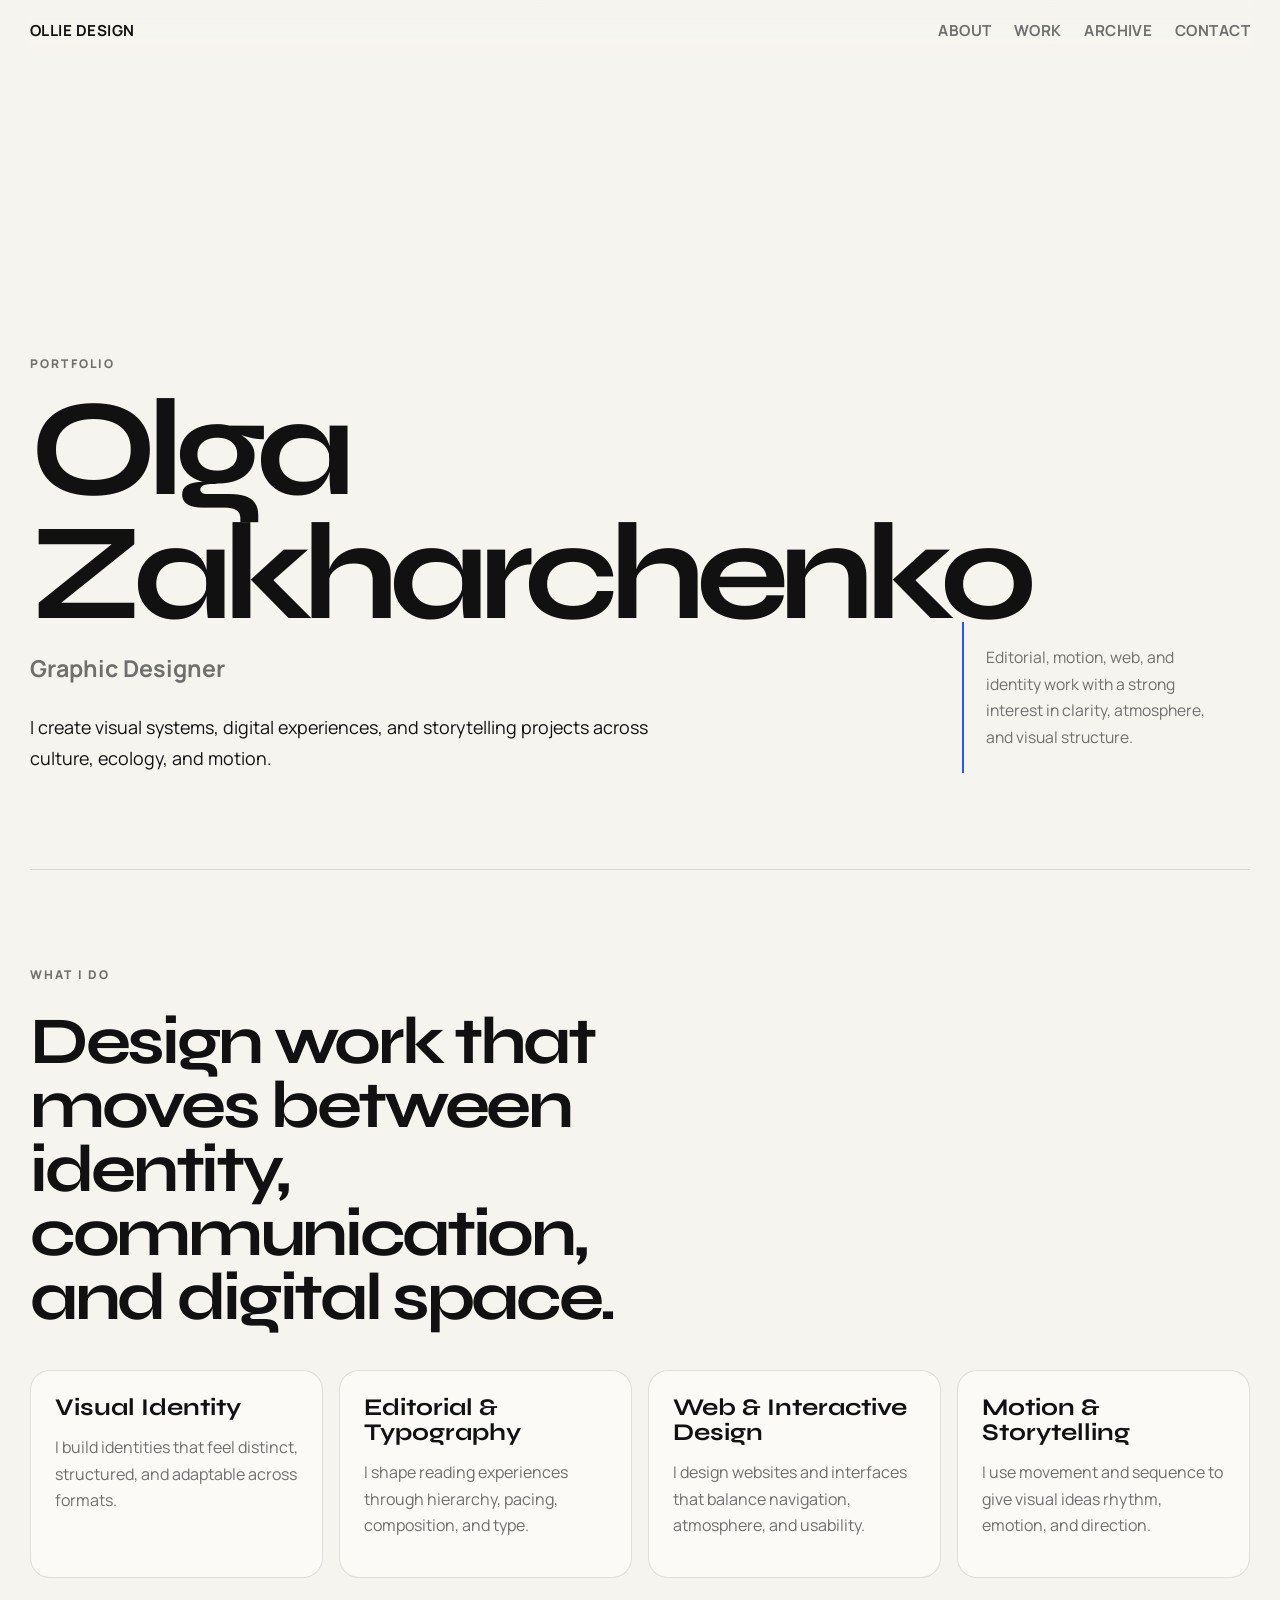
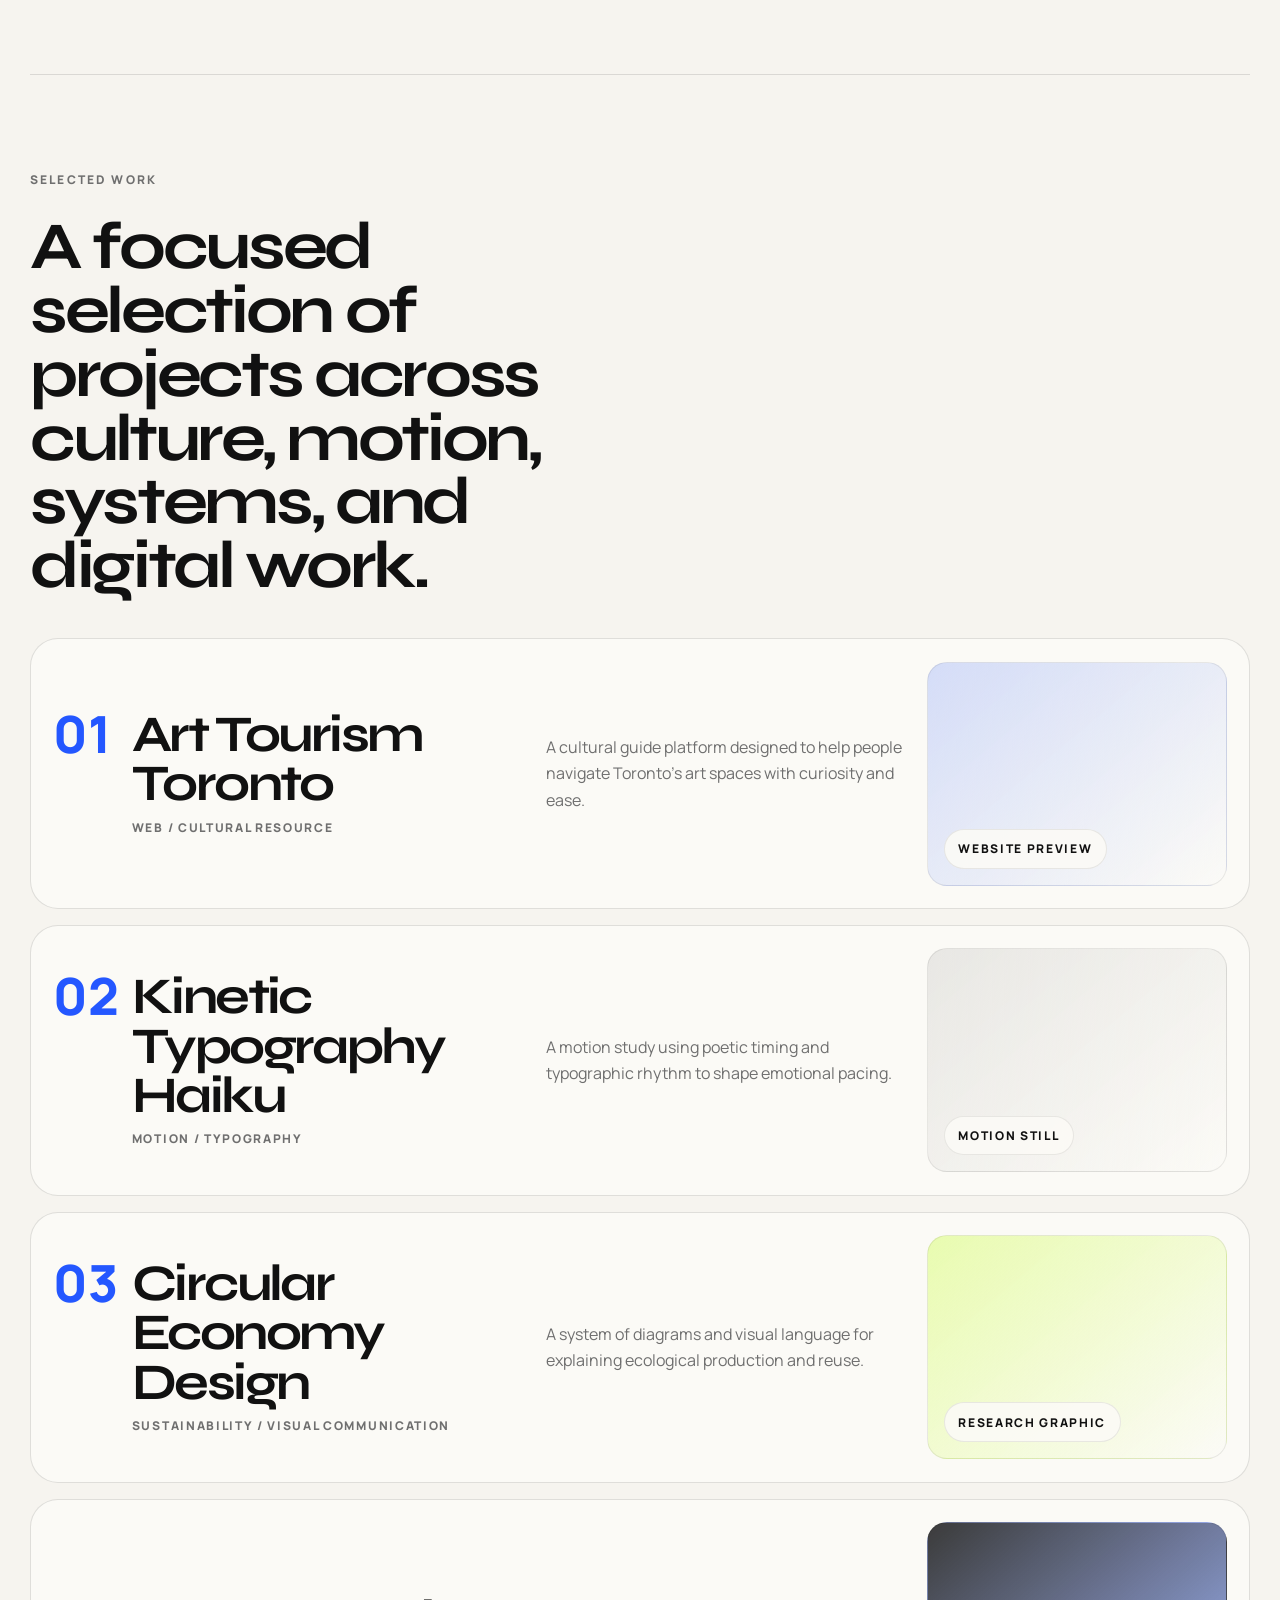
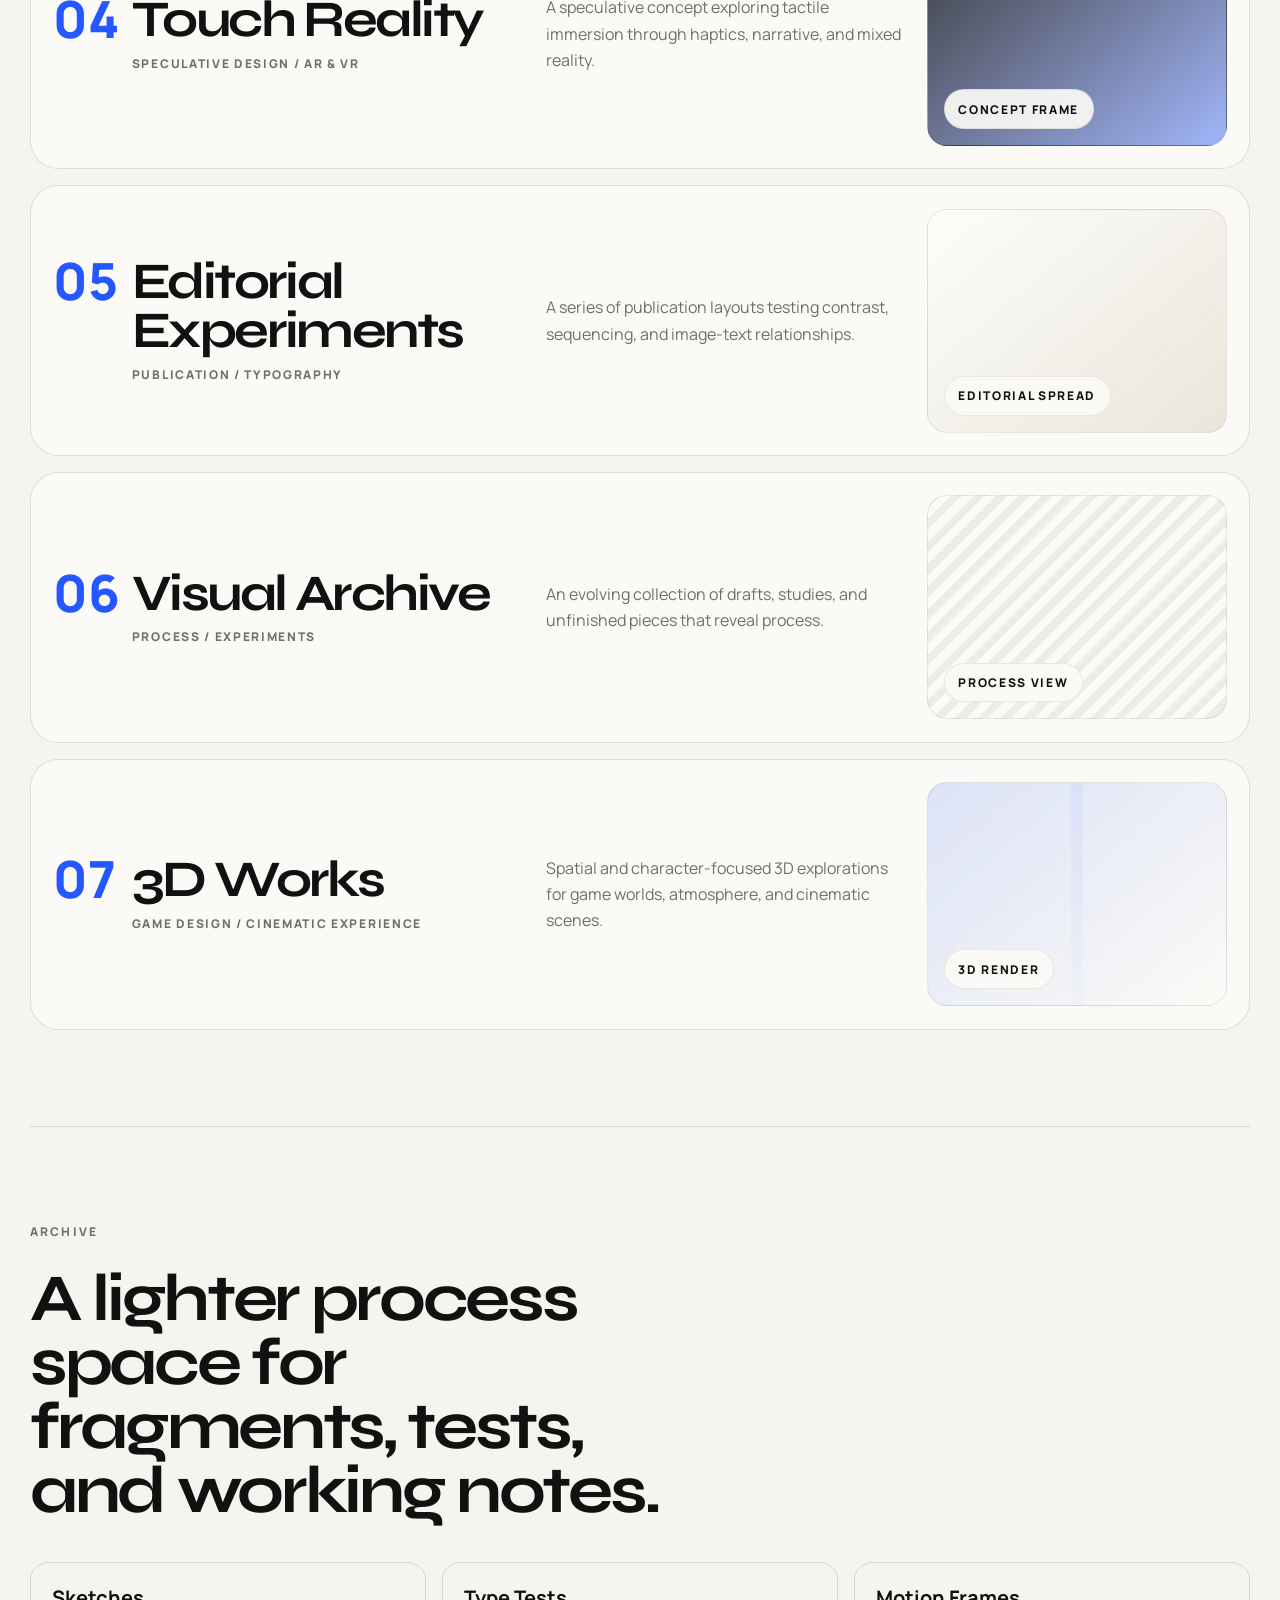
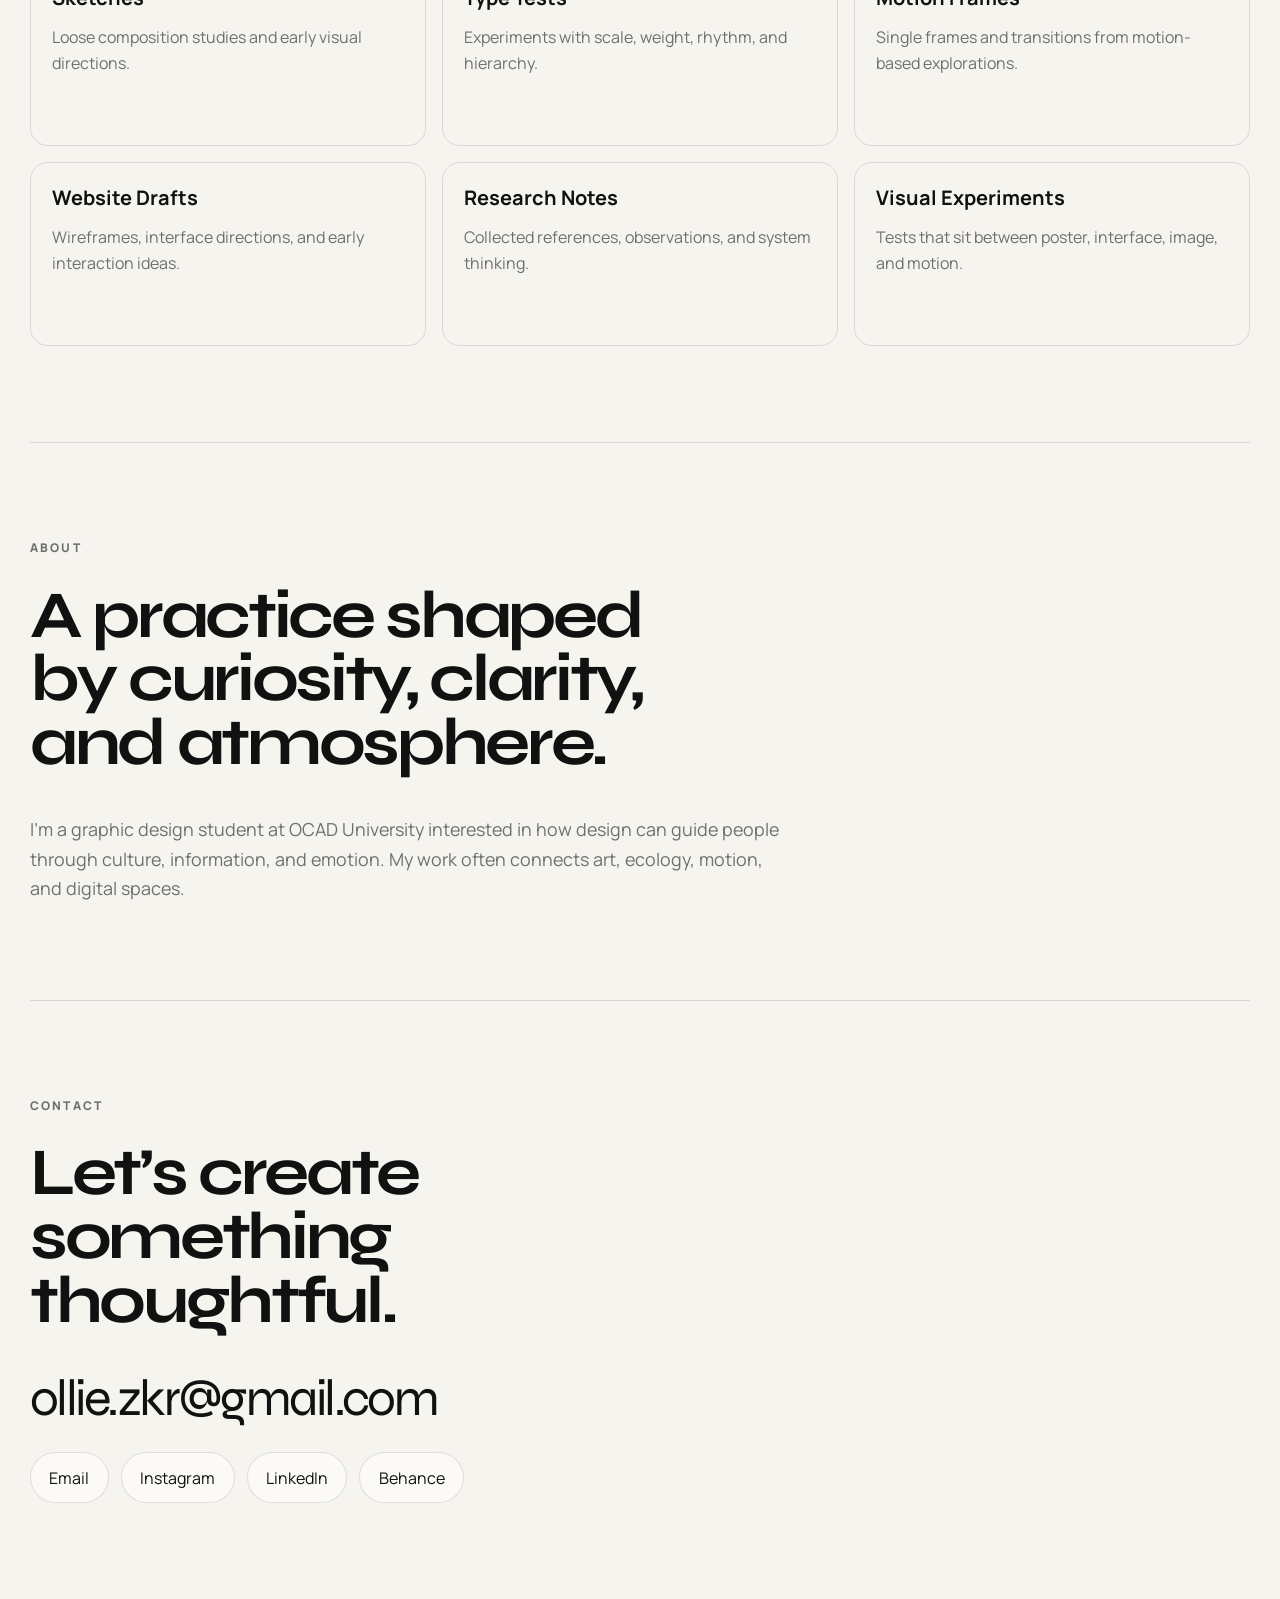
==== index.html @ 3bfe2935 "Refine portfolio layout and simplify site interactions" ====
<!DOCTYPE html>
<html lang="en">
<head>
  <meta charset="UTF-8" />
  <meta name="viewport" content="width=device-width, initial-scale=1.0" />
  <title>Olga Zakharchenko | Graphic Designer</title>
  <meta
    name="description"
    content="Portfolio website for Olga Zakharchenko, a graphic designer creating visual systems, digital experiences, and storytelling work."
  />
  <link rel="preconnect" href="https://fonts.googleapis.com" />
  <link rel="preconnect" href="https://fonts.gstatic.com" crossorigin />
  <link
    href="https://fonts.googleapis.com/css2?family=Manrope:wght@400;500;700;800&family=Syne:wght@700;800&display=swap"
    rel="stylesheet"
  />
  <link rel="stylesheet" href="styles.css" />
</head>
<body>
  <header class="site-header">
    <a class="site-name" href="#top">Ollie Design</a>

    <button class="nav-toggle" type="button" aria-expanded="false" aria-controls="site-nav">
      Menu
    </button>

    <nav class="site-nav" id="site-nav" aria-label="Primary navigation">
      <a href="#about">About</a>
      <a href="#work">Work</a>
      <a href="#archive">Archive</a>
      <a href="#contact">Contact</a>
    </nav>
  </header>

  <main id="top">
    <section class="hero section">
      <div class="hero-main reveal">
        <p class="eyebrow">Portfolio</p>
        <h1>Olga Zakharchenko</h1>
        <p class="hero-role">Graphic Designer</p>
        <p class="hero-intro">
          I create visual systems, digital experiences, and storytelling projects across
          culture, ecology, and motion.
        </p>
      </div>

      <div class="hero-side reveal">
        <p class="hero-note">
          Editorial, motion, web, and identity work with a strong interest in clarity,
          atmosphere, and visual structure.
        </p>
      </div>
    </section>

    <section class="services section" id="services">
      <div class="section-heading reveal">
        <p class="eyebrow">What I do</p>
        <h2>Design work that moves between identity, communication, and digital space.</h2>
      </div>

      <div class="services-grid">
        <article class="service-card reveal">
          <h3>Visual Identity</h3>
          <p>I build identities that feel distinct, structured, and adaptable across formats.</p>
        </article>

        <article class="service-card reveal">
          <h3>Editorial &amp; Typography</h3>
          <p>I shape reading experiences through hierarchy, pacing, composition, and type.</p>
        </article>

        <article class="service-card reveal">
          <h3>Web &amp; Interactive Design</h3>
          <p>I design websites and interfaces that balance navigation, atmosphere, and usability.</p>
        </article>

        <article class="service-card reveal">
          <h3>Motion &amp; Storytelling</h3>
          <p>I use movement and sequence to give visual ideas rhythm, emotion, and direction.</p>
        </article>
      </div>
    </section>

    <section class="work section" id="work">
      <div class="section-heading reveal">
        <p class="eyebrow">Selected Work</p>
        <h2>A focused selection of projects across culture, motion, systems, and digital work.</h2>
      </div>

      <div class="projects-list">
        <!-- Edit project titles, categories, descriptions, and placeholder labels here -->
        <article class="project-card reveal">
          <div class="project-meta">
            <p class="project-number">01</p>
            <div>
              <h3>Art Tourism Toronto</h3>
              <p class="project-category">Web / Cultural Resource</p>
            </div>
          </div>
          <p class="project-description">
            A cultural guide platform designed to help people navigate Toronto’s art spaces
            with curiosity and ease.
          </p>
          <div class="project-visual visual-blue">
            <div class="placeholder-label">Website Preview</div>
          </div>
        </article>

        <article class="project-card reveal">
          <div class="project-meta">
            <p class="project-number">02</p>
            <div>
              <h3>Kinetic Typography Haiku</h3>
              <p class="project-category">Motion / Typography</p>
            </div>
          </div>
          <p class="project-description">
            A motion study using poetic timing and typographic rhythm to shape emotional pacing.
          </p>
          <div class="project-visual visual-neutral">
            <div class="placeholder-label">Motion Still</div>
          </div>
        </article>

        <article class="project-card reveal">
          <div class="project-meta">
            <p class="project-number">03</p>
            <div>
              <h3>Circular Economy Design</h3>
              <p class="project-category">Sustainability / Visual Communication</p>
            </div>
          </div>
          <p class="project-description">
            A system of diagrams and visual language for explaining ecological production and reuse.
          </p>
          <div class="project-visual visual-green">
            <div class="placeholder-label">Research Graphic</div>
          </div>
        </article>

        <article class="project-card reveal">
          <div class="project-meta">
            <p class="project-number">04</p>
            <div>
              <h3>Touch Reality</h3>
              <p class="project-category">Speculative Design / AR &amp; VR</p>
            </div>
          </div>
          <p class="project-description">
            A speculative concept exploring tactile immersion through haptics, narrative, and mixed reality.
          </p>
          <div class="project-visual visual-dark">
            <div class="placeholder-label">Concept Frame</div>
          </div>
        </article>

        <article class="project-card reveal">
          <div class="project-meta">
            <p class="project-number">05</p>
            <div>
              <h3>Editorial Experiments</h3>
              <p class="project-category">Publication / Typography</p>
            </div>
          </div>
          <p class="project-description">
            A series of publication layouts testing contrast, sequencing, and image-text relationships.
          </p>
          <div class="project-visual visual-pearl">
            <div class="placeholder-label">Editorial Spread</div>
          </div>
        </article>

        <article class="project-card reveal">
          <div class="project-meta">
            <p class="project-number">06</p>
            <div>
              <h3>Visual Archive</h3>
              <p class="project-category">Process / Experiments</p>
            </div>
          </div>
          <p class="project-description">
            An evolving collection of drafts, studies, and unfinished pieces that reveal process.
          </p>
          <div class="project-visual visual-line">
            <div class="placeholder-label">Process View</div>
          </div>
        </article>

        <article class="project-card reveal">
          <div class="project-meta">
            <p class="project-number">07</p>
            <div>
              <h3>3D Works</h3>
              <p class="project-category">Game Design / Cinematic Experience</p>
            </div>
          </div>
          <p class="project-description">
            Spatial and character-focused 3D explorations for game worlds, atmosphere, and cinematic scenes.
          </p>
          <div class="project-visual visual-blueprint">
            <div class="placeholder-label">3D Render</div>
          </div>
        </article>
      </div>
    </section>

    <section class="archive section" id="archive">
      <div class="section-heading reveal">
        <p class="eyebrow">Archive</p>
        <h2>A lighter process space for fragments, tests, and working notes.</h2>
      </div>

      <div class="archive-grid">
        <article class="archive-card reveal">
          <h3>Sketches</h3>
          <p>Loose composition studies and early visual directions.</p>
        </article>
        <article class="archive-card reveal">
          <h3>Type Tests</h3>
          <p>Experiments with scale, weight, rhythm, and hierarchy.</p>
        </article>
        <article class="archive-card reveal">
          <h3>Motion Frames</h3>
          <p>Single frames and transitions from motion-based explorations.</p>
        </article>
        <article class="archive-card reveal">
          <h3>Website Drafts</h3>
          <p>Wireframes, interface directions, and early interaction ideas.</p>
        </article>
        <article class="archive-card reveal">
          <h3>Research Notes</h3>
          <p>Collected references, observations, and system thinking.</p>
        </article>
        <article class="archive-card reveal">
          <h3>Visual Experiments</h3>
          <p>Tests that sit between poster, interface, image, and motion.</p>
        </article>
      </div>
    </section>

    <section class="about section" id="about">
      <div class="section-heading reveal">
        <p class="eyebrow">About</p>
        <h2>A practice shaped by curiosity, clarity, and atmosphere.</h2>
      </div>

      <div class="about-layout reveal">
        <p class="about-text">
          I’m a graphic design student at OCAD University interested in how design can guide
          people through culture, information, and emotion. My work often connects art,
          ecology, motion, and digital spaces.
        </p>
      </div>
    </section>

    <section class="contact section" id="contact">
      <div class="section-heading reveal">
        <p class="eyebrow">Contact</p>
        <h2>Let’s create something thoughtful.</h2>
      </div>

      <div class="contact-layout reveal">
        <a class="contact-email" href="mailto:ollie.zkr@gmail.com">ollie.zkr@gmail.com</a>
        <div class="contact-links">
          <a href="mailto:ollie.zkr@gmail.com">Email</a>
          <a href="https://www.instagram.com/" target="_blank" rel="noreferrer">Instagram</a>
          <a href="https://www.linkedin.com/" target="_blank" rel="noreferrer">LinkedIn</a>
          <a href="https://www.behance.net/" target="_blank" rel="noreferrer">Behance</a>
        </div>
      </div>
    </section>
  </main>

  <script src="script.js"></script>
</body>
</html>
---- styles.css ----
:root {
  /* Main palette: update these values to change the whole site quickly */
  --bg: #f6f4ef;
  --ink: #111111;
  --muted: #6f6f6f;
  --accent-blue: #2457ff;
  --accent-green: #c7ff2e;
  --surface: #fbfaf6;
  --surface-strong: #f1efe8;
  --border: rgba(17, 17, 17, 0.12);
  --border-strong: rgba(17, 17, 17, 0.2);
  --shadow: 0 18px 44px rgba(17, 17, 17, 0.05);
  --content-width: 1220px;
  --radius-large: 28px;
  --radius-medium: 20px;
}

* {
  box-sizing: border-box;
}

html {
  scroll-behavior: smooth;
}

body {
  margin: 0;
  background: var(--bg);
  color: var(--ink);
  font-family: "Manrope", sans-serif;
  overflow-x: hidden;
}

body.menu-open {
  overflow: hidden;
}

a {
  color: inherit;
}

button {
  font: inherit;
}

.site-header,
.section {
  width: min(calc(100% - 2rem), var(--content-width));
  margin: 0 auto;
}

.section {
  padding: 6rem 0;
  border-top: 1px solid var(--border);
}

.site-header {
  position: sticky;
  top: 0;
  z-index: 30;
  display: flex;
  align-items: center;
  justify-content: space-between;
  gap: 1rem;
  padding: 1.25rem 0 1rem;
  background: linear-gradient(to bottom, rgba(246, 244, 239, 0.98), rgba(246, 244, 239, 0.9));
}

.site-name,
.site-nav a,
.nav-toggle {
  text-decoration: none;
  font-size: 0.95rem;
  font-weight: 700;
  letter-spacing: 0.03em;
  text-transform: uppercase;
}

.site-name {
  transition: color 0.2s ease;
}

.site-name:hover {
  color: var(--accent-blue);
}

.site-nav {
  display: flex;
  align-items: center;
  gap: 1.4rem;
}

.site-nav a {
  color: var(--muted);
  transition: color 0.2s ease;
}

.site-nav a:hover,
.site-nav a:focus-visible {
  color: var(--ink);
}

.nav-toggle {
  display: none;
  border: 1px solid var(--border);
  border-radius: 999px;
  background: var(--surface);
  color: var(--ink);
  padding: 0.8rem 1rem;
  cursor: pointer;
}

.hero {
  min-height: calc(100vh - 5.5rem);
  display: grid;
  grid-template-columns: minmax(0, 1.35fr) minmax(260px, 0.65fr);
  gap: 2rem;
  align-items: end;
  border-top: 0;
  padding-top: 4rem;
}

.eyebrow {
  margin: 0 0 1rem;
  color: var(--muted);
  font-size: 0.75rem;
  font-weight: 800;
  letter-spacing: 0.18em;
  text-transform: uppercase;
}

.hero h1,
.section-heading h2,
.service-card h3,
.project-card h3,
.contact-email {
  font-family: "Syne", sans-serif;
}

.hero h1 {
  margin: 0;
  font-size: clamp(4.6rem, 11vw, 8.6rem);
  line-height: 0.9;
  letter-spacing: -0.07em;
}

.hero-role {
  margin: 1rem 0 0;
  font-size: clamp(1.15rem, 2vw, 1.45rem);
  font-weight: 700;
  color: var(--muted);
}

.hero-intro {
  max-width: 42rem;
  margin: 1.75rem 0 0;
  font-size: 1.12rem;
  line-height: 1.7;
}

.hero-side {
  display: flex;
  justify-content: flex-end;
  align-items: end;
}

.hero-note {
  margin: 0;
  max-width: 18rem;
  padding: 1.4rem;
  border-left: 2px solid var(--accent-blue);
  color: var(--muted);
  font-size: 0.98rem;
  line-height: 1.7;
}

.section-heading {
  display: grid;
  gap: 0.7rem;
  margin-bottom: 2.5rem;
}

.section-heading h2 {
  margin: 0;
  max-width: 13ch;
  font-size: clamp(2.5rem, 5.2vw, 4.8rem);
  line-height: 0.96;
  letter-spacing: -0.05em;
}

.services-grid {
  display: grid;
  grid-template-columns: repeat(4, minmax(0, 1fr));
  gap: 1rem;
}

.service-card {
  min-height: 13rem;
  padding: 1.5rem;
  background: var(--surface);
  border: 1px solid var(--border);
  border-radius: var(--radius-medium);
  transition: border-color 0.25s ease, transform 0.25s ease, box-shadow 0.25s ease;
}

.service-card:hover {
  transform: translateY(-4px);
  border-color: var(--border-strong);
  box-shadow: var(--shadow);
}

.service-card h3 {
  margin: 0 0 0.9rem;
  font-size: 1.5rem;
  line-height: 1.05;
}

.service-card p,
.project-description,
.archive-card p,
.about-text {
  margin: 0;
  color: var(--muted);
  line-height: 1.65;
}

.projects-list {
  display: grid;
  gap: 1rem;
}

.project-card {
  display: grid;
  grid-template-columns: minmax(0, 1.05fr) minmax(0, 0.8fr) minmax(220px, 300px);
  gap: 1.5rem;
  align-items: center;
  padding: 1.4rem;
  background: var(--surface);
  border: 1px solid var(--border);
  border-radius: var(--radius-large);
  transition: transform 0.28s ease, border-color 0.28s ease, box-shadow 0.28s ease;
}

.project-card:hover {
  transform: translateY(-5px);
  border-color: rgba(36, 87, 255, 0.26);
  box-shadow: var(--shadow);
}

.project-meta {
  display: grid;
  grid-template-columns: 3.9rem 1fr;
  gap: 1rem;
  align-items: start;
}

.project-number {
  margin: 0;
  color: var(--accent-blue);
  font-size: clamp(1.9rem, 4vw, 3.2rem);
  font-weight: 800;
  line-height: 0.9;
}

.project-card h3 {
  margin: 0 0 0.4rem;
  font-size: clamp(1.9rem, 4vw, 3.3rem);
  line-height: 0.96;
  letter-spacing: -0.05em;
}

.project-category,
.placeholder-label {
  display: inline-block;
  font-size: 0.75rem;
  font-weight: 800;
  letter-spacing: 0.14em;
  text-transform: uppercase;
}

.project-category {
  margin: 0;
  color: var(--muted);
}

.project-visual {
  min-height: 14rem;
  display: flex;
  align-items: end;
  padding: 1rem;
  border-radius: 20px;
  border: 1px solid rgba(17, 17, 17, 0.08);
  transition: transform 0.3s ease;
}

.project-card:hover .project-visual {
  transform: scale(1.02);
}

.visual-blue {
  background: linear-gradient(140deg, rgba(36, 87, 255, 0.18), rgba(251, 250, 246, 0.95));
}

.visual-neutral {
  background: linear-gradient(140deg, rgba(17, 17, 17, 0.08), rgba(251, 250, 246, 0.95));
}

.visual-green {
  background: linear-gradient(140deg, rgba(199, 255, 46, 0.35), rgba(251, 250, 246, 0.95));
}

.visual-dark {
  background: linear-gradient(140deg, rgba(17, 17, 17, 0.82), rgba(36, 87, 255, 0.42));
}

.visual-pearl {
  background: linear-gradient(140deg, rgba(255, 255, 255, 0.55), rgba(232, 228, 216, 0.95));
}

.visual-line {
  background:
    repeating-linear-gradient(
      135deg,
      rgba(17, 17, 17, 0.06),
      rgba(17, 17, 17, 0.06) 8px,
      rgba(251, 250, 246, 0.9) 8px,
      rgba(251, 250, 246, 0.9) 16px
    );
}

.visual-blueprint {
  background:
    linear-gradient(140deg, rgba(36, 87, 255, 0.14), rgba(251, 250, 246, 0.96)),
    linear-gradient(90deg, transparent 48%, rgba(36, 87, 255, 0.08) 48%, rgba(36, 87, 255, 0.08) 52%, transparent 52%);
}

.placeholder-label {
  padding: 0.65rem 0.85rem;
  background: rgba(251, 250, 246, 0.92);
  border: 1px solid rgba(17, 17, 17, 0.08);
  border-radius: 999px;
  color: var(--ink);
}

.archive-grid {
  display: grid;
  grid-template-columns: repeat(3, minmax(0, 1fr));
  gap: 1rem;
}

.archive-card {
  min-height: 11.5rem;
  padding: 1.3rem;
  background: transparent;
  border: 1px solid var(--border);
  border-radius: 18px;
  transition: border-color 0.25s ease, background-color 0.25s ease;
}

.archive-card:hover {
  background: rgba(199, 255, 46, 0.14);
  border-color: rgba(17, 17, 17, 0.18);
}

.archive-card h3 {
  margin: 0 0 0.8rem;
  font-size: 1.25rem;
}

.about-layout {
  max-width: 48rem;
}

.about-text {
  font-size: 1.12rem;
}

.contact-layout {
  display: grid;
  gap: 1.75rem;
}

.contact-email {
  width: fit-content;
  text-decoration: none;
  font-size: clamp(1.9rem, 4vw, 3.4rem);
  line-height: 1;
  letter-spacing: -0.05em;
}

.contact-email:hover {
  color: var(--accent-blue);
}

.contact-links {
  display: flex;
  flex-wrap: wrap;
  gap: 0.75rem;
}

.contact-links a {
  display: inline-flex;
  align-items: center;
  justify-content: center;
  min-height: 3rem;
  padding: 0.85rem 1.15rem;
  border: 1px solid var(--border);
  border-radius: 999px;
  background: var(--surface);
  text-decoration: none;
  transition: border-color 0.2s ease, color 0.2s ease, background-color 0.2s ease;
}

.contact-links a:hover {
  color: var(--accent-blue);
  border-color: rgba(36, 87, 255, 0.28);
  background: rgba(36, 87, 255, 0.04);
}

.reveal {
  opacity: 0;
  transform: translateY(24px);
  transition: opacity 0.55s ease, transform 0.55s ease;
}

.reveal.is-visible {
  opacity: 1;
  transform: translateY(0);
}

@media (max-width: 1024px) {
  .hero,
  .project-card {
    grid-template-columns: 1fr;
  }

  .hero {
    min-height: auto;
  }

  .hero-side {
    justify-content: flex-start;
  }

  .services-grid {
    grid-template-columns: repeat(2, minmax(0, 1fr));
  }

  .archive-grid {
    grid-template-columns: repeat(2, minmax(0, 1fr));
  }
}

@media (max-width: 760px) {
  .site-header {
    padding: 1rem 0 0.8rem;
    align-items: flex-start;
    flex-wrap: wrap;
  }

  .nav-toggle {
    display: inline-flex;
  }

  .site-nav {
    display: none;
    width: 100%;
    flex-direction: column;
    align-items: flex-start;
    gap: 0.8rem;
    padding-top: 0.75rem;
  }

  .site-nav.is-open {
    display: flex;
  }

  .section {
    padding: 4.5rem 0;
  }

  .hero {
    padding-top: 2.8rem;
  }

  .hero h1 {
    font-size: clamp(3.5rem, 16vw, 5.3rem);
  }

  .hero-intro,
  .about-text {
    font-size: 1rem;
  }

  .services-grid,
  .archive-grid {
    grid-template-columns: 1fr;
  }

  .project-card {
    padding: 1.2rem;
  }

  .project-meta {
    grid-template-columns: 3.3rem 1fr;
  }

  .project-visual {
    min-height: 11rem;
  }
}

@media (prefers-reduced-motion: reduce) {
  html {
    scroll-behavior: auto;
  }

  .reveal,
  .service-card,
  .project-card,
  .project-visual,
  .archive-card,
  .site-name,
  .site-nav a,
  .contact-links a,
  .contact-email {
    transition: none !important;
  }

  .reveal {
    opacity: 1;
    transform: none;
  }
}
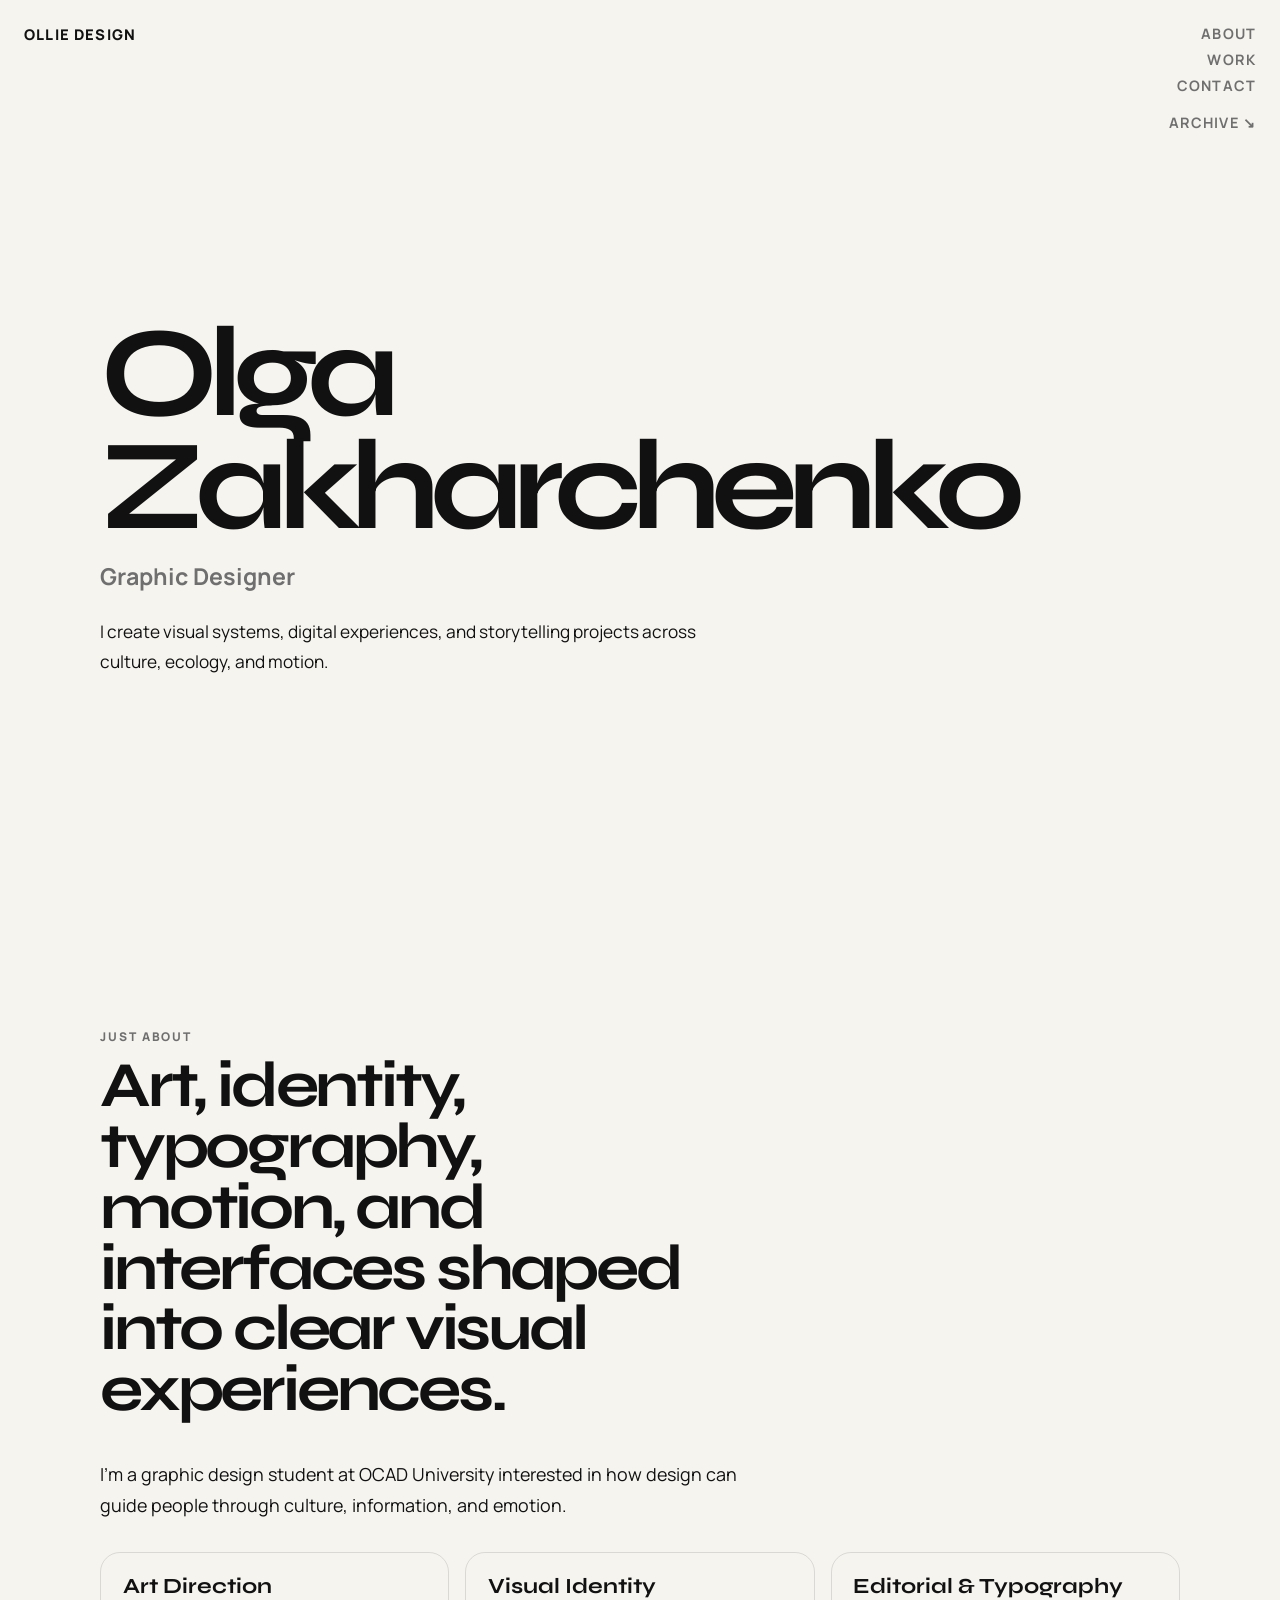
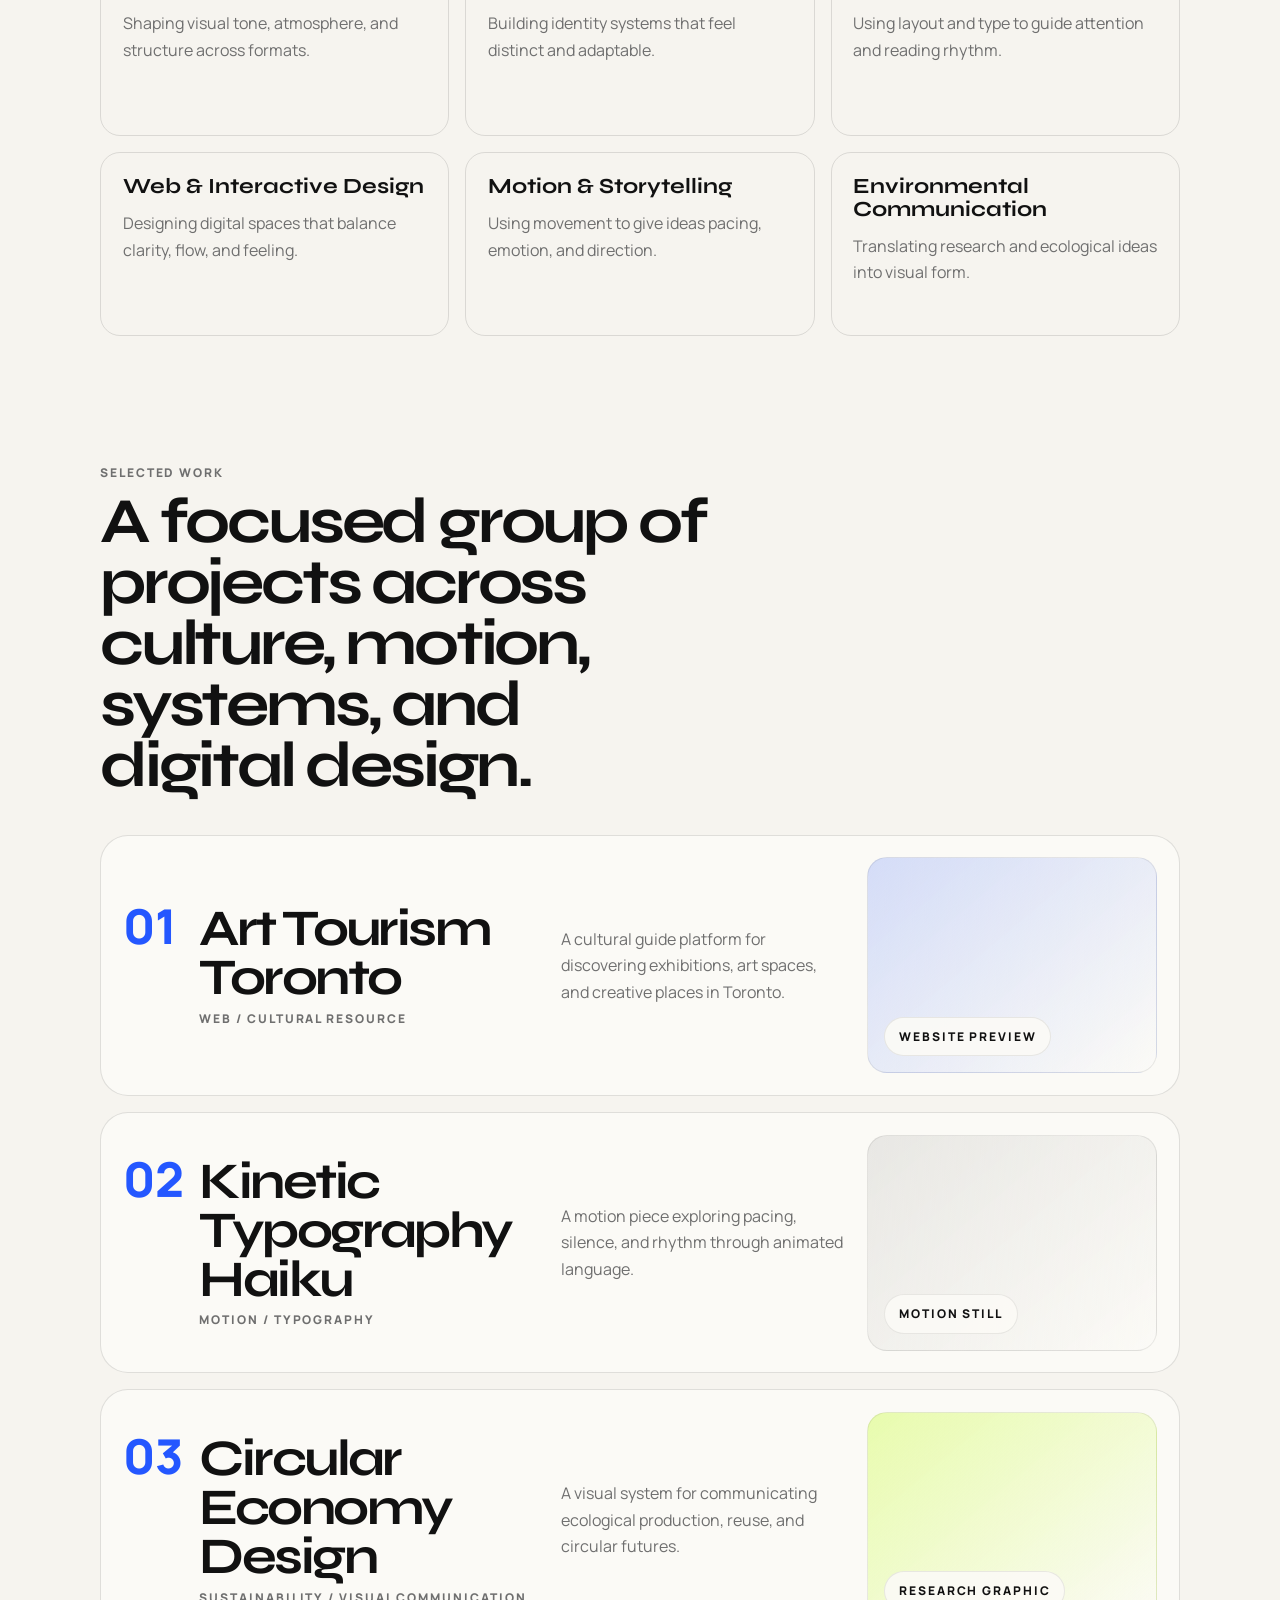
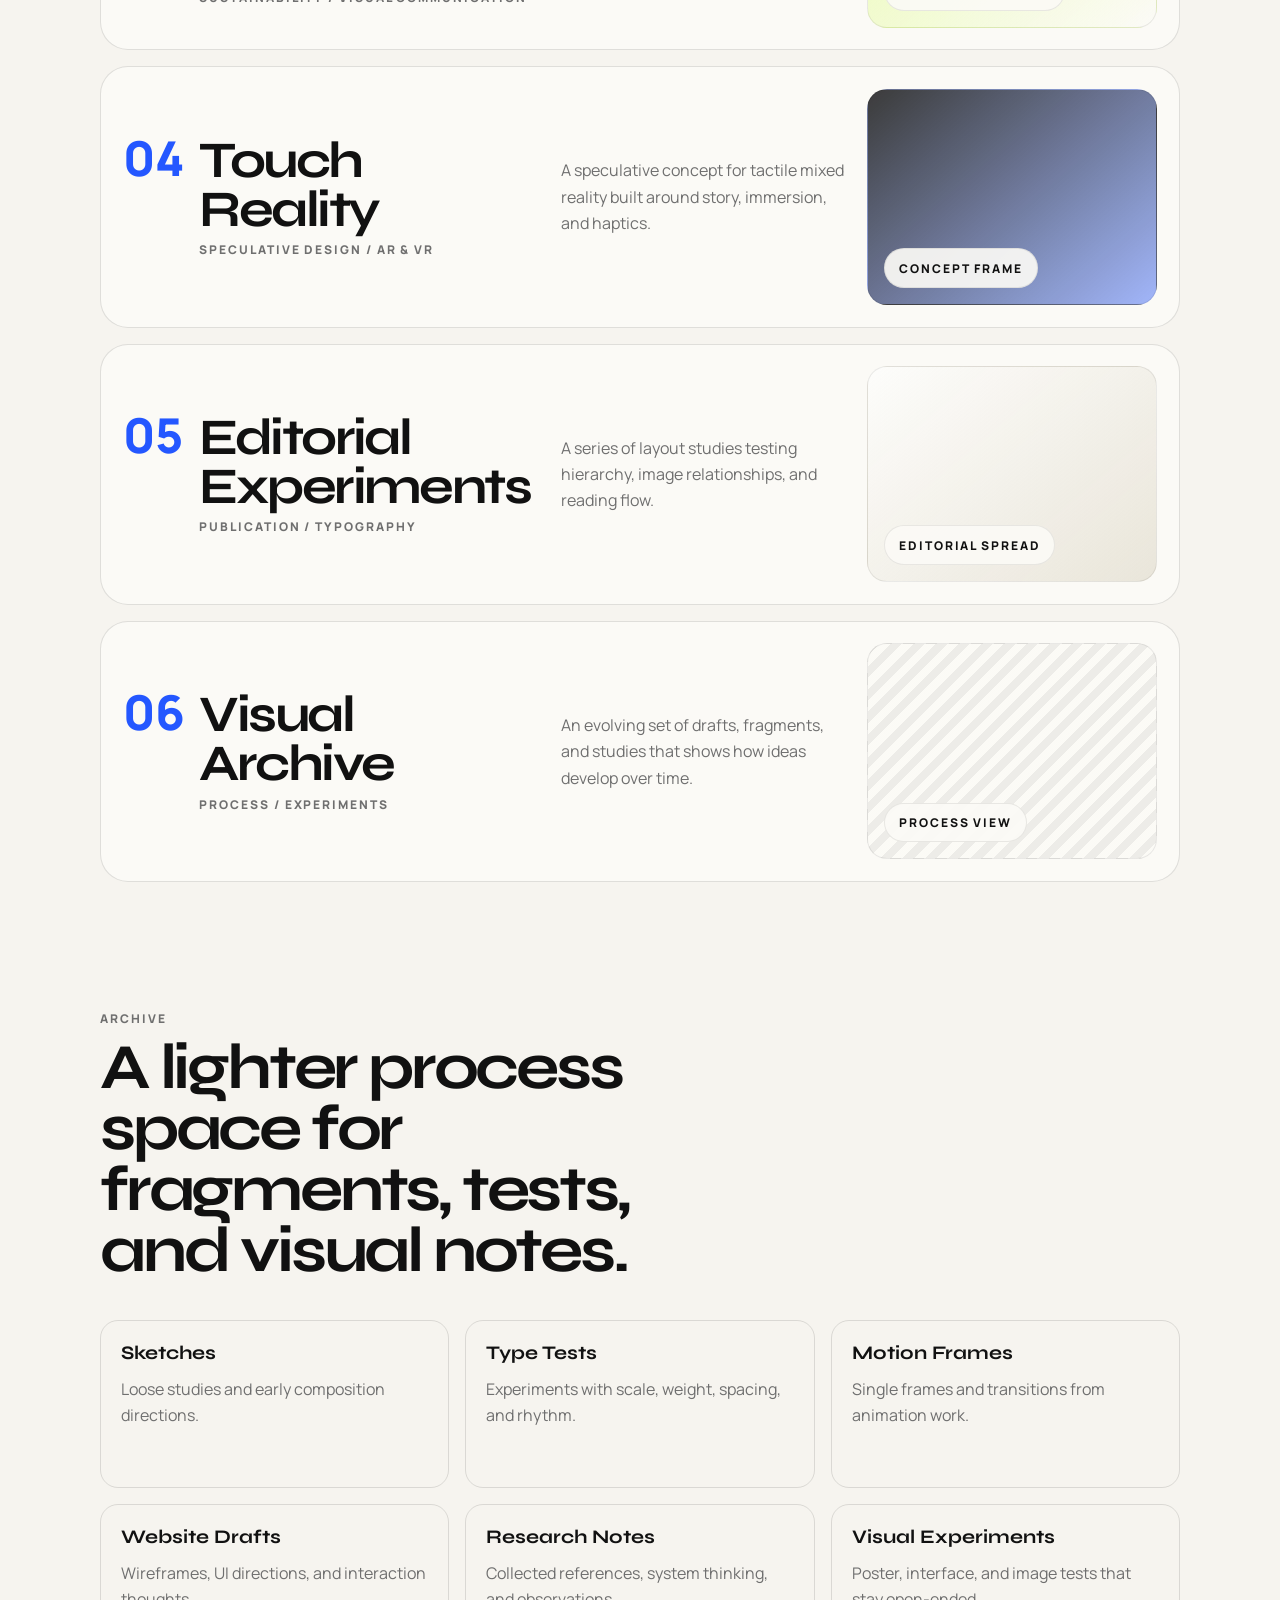
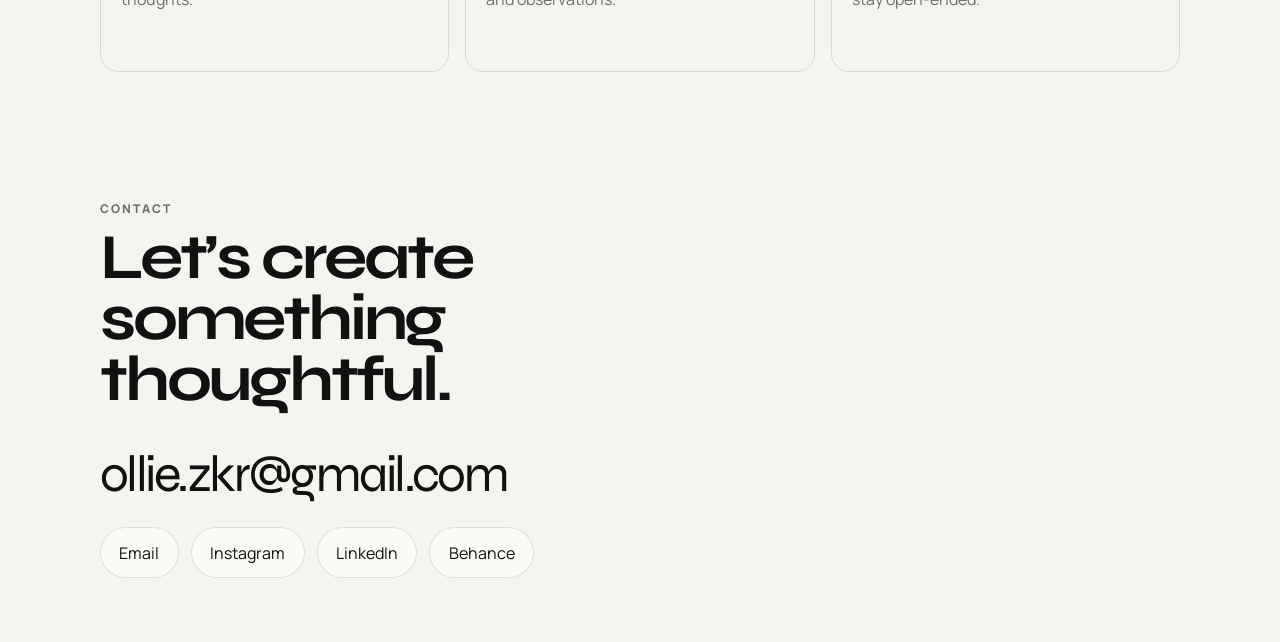
==== commit 77a6aa92: "Refine portfolio layout with fixed side navigation" ====
--- a/index.html
+++ b/index.html
@@ -6,7 +6,7 @@
   <title>Olga Zakharchenko | Graphic Designer</title>
   <meta
     name="description"
-    content="Portfolio website for Olga Zakharchenko, a graphic designer creating visual systems, digital experiences, and storytelling work."
+    content="Olga Zakharchenko is a graphic designer creating visual systems, digital experiences, and storytelling work."
   />
   <link rel="preconnect" href="https://fonts.googleapis.com" />
   <link rel="preconnect" href="https://fonts.gstatic.com" crossorigin />
@@ -17,25 +17,22 @@
   <link rel="stylesheet" href="styles.css" />
 </head>
 <body>
-  <header class="site-header">
-    <a class="site-name" href="#top">Ollie Design</a>
-
-    <button class="nav-toggle" type="button" aria-expanded="false" aria-controls="site-nav">
-      Menu
-    </button>
-
-    <nav class="site-nav" id="site-nav" aria-label="Primary navigation">
-      <a href="#about">About</a>
-      <a href="#work">Work</a>
-      <a href="#archive">Archive</a>
-      <a href="#contact">Contact</a>
-    </nav>
-  </header>
+  <a class="site-name" href="#top">Ollie Design</a>
+
+  <button class="nav-toggle" type="button" aria-expanded="false" aria-controls="site-nav">
+    Menu
+  </button>
+
+  <nav class="side-nav" id="site-nav" aria-label="Primary navigation">
+    <a href="#about" data-section="about">About</a>
+    <a href="#work" data-section="work">Work</a>
+    <a href="#contact" data-section="contact">Contact</a>
+    <a class="archive-link" href="#archive" data-section="archive">Archive ↘</a>
+  </nav>
 
   <main id="top">
-    <section class="hero section">
+    <section class="hero section" id="hero" data-section="hero">
       <div class="hero-main reveal">
-        <p class="eyebrow">Portfolio</p>
         <h1>Olga Zakharchenko</h1>
         <p class="hero-role">Graphic Designer</p>
         <p class="hero-intro">
@@ -43,52 +40,57 @@
           culture, ecology, and motion.
         </p>
       </div>
-
-      <div class="hero-side reveal">
-        <p class="hero-note">
-          Editorial, motion, web, and identity work with a strong interest in clarity,
-          atmosphere, and visual structure.
+    </section>
+
+    <section class="about section" id="about" data-section="about">
+      <div class="section-heading reveal">
+        <p class="eyebrow">Just About</p>
+        <h2>Art, identity, typography, motion, and interfaces shaped into clear visual experiences.</h2>
+      </div>
+
+      <div class="about-layout">
+        <p class="about-text reveal">
+          I’m a graphic design student at OCAD University interested in how design can guide
+          people through culture, information, and emotion.
         </p>
-      </div>
-    </section>
-
-    <section class="services section" id="services">
-      <div class="section-heading reveal">
-        <p class="eyebrow">What I do</p>
-        <h2>Design work that moves between identity, communication, and digital space.</h2>
-      </div>
-
-      <div class="services-grid">
-        <article class="service-card reveal">
-          <h3>Visual Identity</h3>
-          <p>I build identities that feel distinct, structured, and adaptable across formats.</p>
-        </article>
-
-        <article class="service-card reveal">
-          <h3>Editorial &amp; Typography</h3>
-          <p>I shape reading experiences through hierarchy, pacing, composition, and type.</p>
-        </article>
-
-        <article class="service-card reveal">
-          <h3>Web &amp; Interactive Design</h3>
-          <p>I design websites and interfaces that balance navigation, atmosphere, and usability.</p>
-        </article>
-
-        <article class="service-card reveal">
-          <h3>Motion &amp; Storytelling</h3>
-          <p>I use movement and sequence to give visual ideas rhythm, emotion, and direction.</p>
-        </article>
-      </div>
-    </section>
-
-    <section class="work section" id="work">
+
+        <div class="focus-grid">
+          <article class="focus-card reveal">
+            <h3>Art Direction</h3>
+            <p>Shaping visual tone, atmosphere, and structure across formats.</p>
+          </article>
+          <article class="focus-card reveal">
+            <h3>Visual Identity</h3>
+            <p>Building identity systems that feel distinct and adaptable.</p>
+          </article>
+          <article class="focus-card reveal">
+            <h3>Editorial &amp; Typography</h3>
+            <p>Using layout and type to guide attention and reading rhythm.</p>
+          </article>
+          <article class="focus-card reveal">
+            <h3>Web &amp; Interactive Design</h3>
+            <p>Designing digital spaces that balance clarity, flow, and feeling.</p>
+          </article>
+          <article class="focus-card reveal">
+            <h3>Motion &amp; Storytelling</h3>
+            <p>Using movement to give ideas pacing, emotion, and direction.</p>
+          </article>
+          <article class="focus-card reveal">
+            <h3>Environmental Communication</h3>
+            <p>Translating research and ecological ideas into visual form.</p>
+          </article>
+        </div>
+      </div>
+    </section>
+
+    <section class="work section" id="work" data-section="work">
       <div class="section-heading reveal">
         <p class="eyebrow">Selected Work</p>
-        <h2>A focused selection of projects across culture, motion, systems, and digital work.</h2>
+        <h2>A focused group of projects across culture, motion, systems, and digital design.</h2>
       </div>
 
       <div class="projects-list">
-        <!-- Edit project titles, categories, descriptions, and placeholder labels here -->
+        <!-- Edit titles, categories, descriptions, and placeholder labels here -->
         <article class="project-card reveal">
           <div class="project-meta">
             <p class="project-number">01</p>
@@ -98,8 +100,7 @@
             </div>
           </div>
           <p class="project-description">
-            A cultural guide platform designed to help people navigate Toronto’s art spaces
-            with curiosity and ease.
+            A cultural guide platform for discovering exhibitions, art spaces, and creative places in Toronto.
           </p>
           <div class="project-visual visual-blue">
             <div class="placeholder-label">Website Preview</div>
@@ -115,7 +116,7 @@
             </div>
           </div>
           <p class="project-description">
-            A motion study using poetic timing and typographic rhythm to shape emotional pacing.
+            A motion piece exploring pacing, silence, and rhythm through animated language.
           </p>
           <div class="project-visual visual-neutral">
             <div class="placeholder-label">Motion Still</div>
@@ -131,7 +132,7 @@
             </div>
           </div>
           <p class="project-description">
-            A system of diagrams and visual language for explaining ecological production and reuse.
+            A visual system for communicating ecological production, reuse, and circular futures.
           </p>
           <div class="project-visual visual-green">
             <div class="placeholder-label">Research Graphic</div>
@@ -147,7 +148,7 @@
             </div>
           </div>
           <p class="project-description">
-            A speculative concept exploring tactile immersion through haptics, narrative, and mixed reality.
+            A speculative concept for tactile mixed reality built around story, immersion, and haptics.
           </p>
           <div class="project-visual visual-dark">
             <div class="placeholder-label">Concept Frame</div>
@@ -163,7 +164,7 @@
             </div>
           </div>
           <p class="project-description">
-            A series of publication layouts testing contrast, sequencing, and image-text relationships.
+            A series of layout studies testing hierarchy, image relationships, and reading flow.
           </p>
           <div class="project-visual visual-pearl">
             <div class="placeholder-label">Editorial Spread</div>
@@ -179,81 +180,50 @@
             </div>
           </div>
           <p class="project-description">
-            An evolving collection of drafts, studies, and unfinished pieces that reveal process.
+            An evolving set of drafts, fragments, and studies that shows how ideas develop over time.
           </p>
           <div class="project-visual visual-line">
             <div class="placeholder-label">Process View</div>
           </div>
         </article>
-
-        <article class="project-card reveal">
-          <div class="project-meta">
-            <p class="project-number">07</p>
-            <div>
-              <h3>3D Works</h3>
-              <p class="project-category">Game Design / Cinematic Experience</p>
-            </div>
-          </div>
-          <p class="project-description">
-            Spatial and character-focused 3D explorations for game worlds, atmosphere, and cinematic scenes.
-          </p>
-          <div class="project-visual visual-blueprint">
-            <div class="placeholder-label">3D Render</div>
-          </div>
-        </article>
-      </div>
-    </section>
-
-    <section class="archive section" id="archive">
+      </div>
+    </section>
+
+    <section class="archive section" id="archive" data-section="archive">
       <div class="section-heading reveal">
         <p class="eyebrow">Archive</p>
-        <h2>A lighter process space for fragments, tests, and working notes.</h2>
+        <h2>A lighter process space for fragments, tests, and visual notes.</h2>
       </div>
 
       <div class="archive-grid">
         <article class="archive-card reveal">
           <h3>Sketches</h3>
-          <p>Loose composition studies and early visual directions.</p>
+          <p>Loose studies and early composition directions.</p>
         </article>
         <article class="archive-card reveal">
           <h3>Type Tests</h3>
-          <p>Experiments with scale, weight, rhythm, and hierarchy.</p>
+          <p>Experiments with scale, weight, spacing, and rhythm.</p>
         </article>
         <article class="archive-card reveal">
           <h3>Motion Frames</h3>
-          <p>Single frames and transitions from motion-based explorations.</p>
+          <p>Single frames and transitions from animation work.</p>
         </article>
         <article class="archive-card reveal">
           <h3>Website Drafts</h3>
-          <p>Wireframes, interface directions, and early interaction ideas.</p>
+          <p>Wireframes, UI directions, and interaction thoughts.</p>
         </article>
         <article class="archive-card reveal">
           <h3>Research Notes</h3>
-          <p>Collected references, observations, and system thinking.</p>
+          <p>Collected references, system thinking, and observations.</p>
         </article>
         <article class="archive-card reveal">
           <h3>Visual Experiments</h3>
-          <p>Tests that sit between poster, interface, image, and motion.</p>
-        </article>
-      </div>
-    </section>
-
-    <section class="about section" id="about">
-      <div class="section-heading reveal">
-        <p class="eyebrow">About</p>
-        <h2>A practice shaped by curiosity, clarity, and atmosphere.</h2>
-      </div>
-
-      <div class="about-layout reveal">
-        <p class="about-text">
-          I’m a graphic design student at OCAD University interested in how design can guide
-          people through culture, information, and emotion. My work often connects art,
-          ecology, motion, and digital spaces.
-        </p>
-      </div>
-    </section>
-
-    <section class="contact section" id="contact">
+          <p>Poster, interface, and image tests that stay open-ended.</p>
+        </article>
+      </div>
+    </section>
+
+    <section class="contact section" id="contact" data-section="contact">
       <div class="section-heading reveal">
         <p class="eyebrow">Contact</p>
         <h2>Let’s create something thoughtful.</h2>
--- a/styles.css
+++ b/styles.css
@@ -1,16 +1,14 @@
 :root {
-  /* Main palette: update these values to change the whole site quickly */
   --bg: #f6f4ef;
   --ink: #111111;
   --muted: #6f6f6f;
   --accent-blue: #2457ff;
   --accent-green: #c7ff2e;
   --surface: #fbfaf6;
-  --surface-strong: #f1efe8;
   --border: rgba(17, 17, 17, 0.12);
   --border-strong: rgba(17, 17, 17, 0.2);
-  --shadow: 0 18px 44px rgba(17, 17, 17, 0.05);
-  --content-width: 1220px;
+  --shadow: 0 18px 40px rgba(17, 17, 17, 0.05);
+  --content-width: 1080px;
   --radius-large: 28px;
   --radius-medium: 20px;
 }
@@ -28,7 +26,6 @@
   background: var(--bg);
   color: var(--ink);
   font-family: "Manrope", sans-serif;
-  overflow-x: hidden;
 }
 
 body.menu-open {
@@ -43,40 +40,21 @@
   font: inherit;
 }
 
-.site-header,
-.section {
-  width: min(calc(100% - 2rem), var(--content-width));
-  margin: 0 auto;
-}
-
-.section {
-  padding: 6rem 0;
-  border-top: 1px solid var(--border);
-}
-
-.site-header {
-  position: sticky;
-  top: 0;
-  z-index: 30;
-  display: flex;
-  align-items: center;
-  justify-content: space-between;
-  gap: 1rem;
-  padding: 1.25rem 0 1rem;
-  background: linear-gradient(to bottom, rgba(246, 244, 239, 0.98), rgba(246, 244, 239, 0.9));
-}
-
 .site-name,
-.site-nav a,
+.side-nav,
 .nav-toggle {
+  position: fixed;
+  z-index: 20;
+}
+
+.site-name {
+  top: 1.5rem;
+  left: 1.5rem;
   text-decoration: none;
-  font-size: 0.95rem;
-  font-weight: 700;
-  letter-spacing: 0.03em;
+  font-size: 0.92rem;
+  font-weight: 800;
+  letter-spacing: 0.08em;
   text-transform: uppercase;
-}
-
-.site-name {
   transition: color 0.2s ease;
 }
 
@@ -84,141 +62,171 @@
   color: var(--accent-blue);
 }
 
-.site-nav {
-  display: flex;
-  align-items: center;
-  gap: 1.4rem;
-}
-
-.site-nav a {
-  color: var(--muted);
-  transition: color 0.2s ease;
-}
-
-.site-nav a:hover,
-.site-nav a:focus-visible {
-  color: var(--ink);
-}
-
 .nav-toggle {
   display: none;
+  top: 1.2rem;
+  right: 1rem;
   border: 1px solid var(--border);
   border-radius: 999px;
-  background: var(--surface);
+  background: rgba(251, 250, 246, 0.96);
+  padding: 0.75rem 1rem;
+  cursor: pointer;
+}
+
+.side-nav {
+  top: 1.5rem;
+  right: 1.5rem;
+  display: grid;
+  justify-items: end;
+  gap: 0.45rem;
+  text-align: right;
+}
+
+.side-nav a {
+  color: var(--muted);
+  text-decoration: none;
+  font-size: 0.9rem;
+  font-weight: 700;
+  letter-spacing: 0.08em;
+  text-transform: uppercase;
+  transition: color 0.2s ease, transform 0.2s ease;
+}
+
+.side-nav a:hover {
   color: var(--ink);
-  padding: 0.8rem 1rem;
-  cursor: pointer;
+  transform: translateX(-2px);
+}
+
+.side-nav a.is-active {
+  color: var(--accent-blue);
+}
+
+.archive-link {
+  margin-top: 0.65rem;
+}
+
+main {
+  padding: 0 1.5rem 4rem;
+}
+
+.section {
+  width: min(100%, var(--content-width));
+  margin: 0 auto;
+  padding: 8rem 0 0;
 }
 
 .hero {
-  min-height: calc(100vh - 5.5rem);
-  display: grid;
-  grid-template-columns: minmax(0, 1.35fr) minmax(260px, 0.65fr);
-  gap: 2rem;
-  align-items: end;
-  border-top: 0;
-  padding-top: 4rem;
-}
-
-.eyebrow {
-  margin: 0 0 1rem;
-  color: var(--muted);
+  min-height: 100vh;
+  display: grid;
+  align-items: center;
+  padding-top: 6rem;
+}
+
+.eyebrow,
+.project-category,
+.placeholder-label {
   font-size: 0.75rem;
   font-weight: 800;
-  letter-spacing: 0.18em;
+  letter-spacing: 0.16em;
   text-transform: uppercase;
+}
+
+.eyebrow,
+.project-category {
+  color: var(--muted);
 }
 
 .hero h1,
 .section-heading h2,
-.service-card h3,
+.focus-card h3,
 .project-card h3,
+.archive-card h3,
 .contact-email {
   font-family: "Syne", sans-serif;
 }
 
 .hero h1 {
   margin: 0;
-  font-size: clamp(4.6rem, 11vw, 8.6rem);
-  line-height: 0.9;
-  letter-spacing: -0.07em;
+  max-width: 8ch;
+  font-size: clamp(4.6rem, 10vw, 8.8rem);
+  line-height: 0.88;
+  letter-spacing: -0.08em;
 }
 
 .hero-role {
   margin: 1rem 0 0;
+  color: var(--muted);
   font-size: clamp(1.15rem, 2vw, 1.45rem);
   font-weight: 700;
-  color: var(--muted);
 }
 
 .hero-intro {
-  max-width: 42rem;
-  margin: 1.75rem 0 0;
+  max-width: 38rem;
+  margin: 1.6rem 0 0;
+  font-size: 1.08rem;
+  line-height: 1.75;
+}
+
+.section-heading {
+  display: grid;
+  gap: 0.7rem;
+  margin-bottom: 2.4rem;
+}
+
+.eyebrow {
+  margin: 0;
+}
+
+.section-heading h2 {
+  margin: 0;
+  max-width: 13ch;
+  font-size: clamp(2.4rem, 5vw, 4.8rem);
+  line-height: 0.95;
+  letter-spacing: -0.05em;
+}
+
+.about-layout {
+  display: grid;
+  gap: 2rem;
+}
+
+.about-text {
+  max-width: 40rem;
+  margin: 0;
   font-size: 1.12rem;
   line-height: 1.7;
 }
 
-.hero-side {
-  display: flex;
-  justify-content: flex-end;
-  align-items: end;
-}
-
-.hero-note {
-  margin: 0;
-  max-width: 18rem;
-  padding: 1.4rem;
-  border-left: 2px solid var(--accent-blue);
-  color: var(--muted);
-  font-size: 0.98rem;
-  line-height: 1.7;
-}
-
-.section-heading {
-  display: grid;
-  gap: 0.7rem;
-  margin-bottom: 2.5rem;
-}
-
-.section-heading h2 {
-  margin: 0;
-  max-width: 13ch;
-  font-size: clamp(2.5rem, 5.2vw, 4.8rem);
-  line-height: 0.96;
-  letter-spacing: -0.05em;
-}
-
-.services-grid {
-  display: grid;
-  grid-template-columns: repeat(4, minmax(0, 1fr));
+.focus-grid {
+  display: grid;
+  grid-template-columns: repeat(3, minmax(0, 1fr));
   gap: 1rem;
 }
 
-.service-card {
-  min-height: 13rem;
-  padding: 1.5rem;
-  background: var(--surface);
+.focus-card {
+  min-height: 11.5rem;
+  padding: 1.35rem;
+  background: transparent;
   border: 1px solid var(--border);
   border-radius: var(--radius-medium);
-  transition: border-color 0.25s ease, transform 0.25s ease, box-shadow 0.25s ease;
-}
-
-.service-card:hover {
+  transition: border-color 0.25s ease, transform 0.25s ease, background-color 0.25s ease;
+}
+
+.focus-card:hover {
   transform: translateY(-4px);
   border-color: var(--border-strong);
-  box-shadow: var(--shadow);
-}
-
-.service-card h3 {
-  margin: 0 0 0.9rem;
-  font-size: 1.5rem;
+  background: rgba(36, 87, 255, 0.03);
+}
+
+.focus-card h3 {
+  margin: 0 0 0.8rem;
+  font-size: 1.35rem;
   line-height: 1.05;
 }
 
-.service-card p,
+.focus-card p,
 .project-description,
-.archive-card p,
-.about-text {
+.archive-card p {
   margin: 0;
   color: var(--muted);
   line-height: 1.65;
@@ -231,10 +239,10 @@
 
 .project-card {
   display: grid;
-  grid-template-columns: minmax(0, 1.05fr) minmax(0, 0.8fr) minmax(220px, 300px);
-  gap: 1.5rem;
+  grid-template-columns: minmax(0, 1.1fr) minmax(0, 0.75fr) minmax(220px, 290px);
+  gap: 1.4rem;
   align-items: center;
-  padding: 1.4rem;
+  padding: 1.35rem;
   background: var(--surface);
   border: 1px solid var(--border);
   border-radius: var(--radius-large);
@@ -242,14 +250,14 @@
 }
 
 .project-card:hover {
-  transform: translateY(-5px);
+  transform: translateY(-4px);
   border-color: rgba(36, 87, 255, 0.26);
   box-shadow: var(--shadow);
 }
 
 .project-meta {
   display: grid;
-  grid-template-columns: 3.9rem 1fr;
+  grid-template-columns: 3.8rem 1fr;
   gap: 1rem;
   align-items: start;
 }
@@ -257,40 +265,30 @@
 .project-number {
   margin: 0;
   color: var(--accent-blue);
-  font-size: clamp(1.9rem, 4vw, 3.2rem);
+  font-size: clamp(1.8rem, 4vw, 3rem);
   font-weight: 800;
   line-height: 0.9;
 }
 
 .project-card h3 {
-  margin: 0 0 0.4rem;
-  font-size: clamp(1.9rem, 4vw, 3.3rem);
+  margin: 0 0 0.45rem;
+  font-size: clamp(1.9rem, 4vw, 3.25rem);
   line-height: 0.96;
   letter-spacing: -0.05em;
 }
 
-.project-category,
-.placeholder-label {
-  display: inline-block;
-  font-size: 0.75rem;
-  font-weight: 800;
-  letter-spacing: 0.14em;
-  text-transform: uppercase;
-}
-
 .project-category {
   margin: 0;
-  color: var(--muted);
 }
 
 .project-visual {
-  min-height: 14rem;
+  min-height: 13.5rem;
   display: flex;
   align-items: end;
   padding: 1rem;
   border-radius: 20px;
   border: 1px solid rgba(17, 17, 17, 0.08);
-  transition: transform 0.3s ease;
+  transition: transform 0.28s ease;
 }
 
 .project-card:hover .project-visual {
@@ -298,7 +296,7 @@
 }
 
 .visual-blue {
-  background: linear-gradient(140deg, rgba(36, 87, 255, 0.18), rgba(251, 250, 246, 0.95));
+  background: linear-gradient(140deg, rgba(36, 87, 255, 0.18), rgba(251, 250, 246, 0.94));
 }
 
 .visual-neutral {
@@ -306,7 +304,7 @@
 }
 
 .visual-green {
-  background: linear-gradient(140deg, rgba(199, 255, 46, 0.35), rgba(251, 250, 246, 0.95));
+  background: linear-gradient(140deg, rgba(199, 255, 46, 0.36), rgba(251, 250, 246, 0.94));
 }
 
 .visual-dark {
@@ -314,7 +312,7 @@
 }
 
 .visual-pearl {
-  background: linear-gradient(140deg, rgba(255, 255, 255, 0.55), rgba(232, 228, 216, 0.95));
+  background: linear-gradient(140deg, rgba(255, 255, 255, 0.5), rgba(232, 228, 216, 0.95));
 }
 
 .visual-line {
@@ -328,18 +326,12 @@
     );
 }
 
-.visual-blueprint {
-  background:
-    linear-gradient(140deg, rgba(36, 87, 255, 0.14), rgba(251, 250, 246, 0.96)),
-    linear-gradient(90deg, transparent 48%, rgba(36, 87, 255, 0.08) 48%, rgba(36, 87, 255, 0.08) 52%, transparent 52%);
-}
-
 .placeholder-label {
+  display: inline-block;
   padding: 0.65rem 0.85rem;
   background: rgba(251, 250, 246, 0.92);
   border: 1px solid rgba(17, 17, 17, 0.08);
   border-radius: 999px;
-  color: var(--ink);
 }
 
 .archive-grid {
@@ -349,35 +341,26 @@
 }
 
 .archive-card {
-  min-height: 11.5rem;
-  padding: 1.3rem;
-  background: transparent;
+  min-height: 10.5rem;
+  padding: 1.25rem;
   border: 1px solid var(--border);
   border-radius: 18px;
-  transition: border-color 0.25s ease, background-color 0.25s ease;
+  transition: background-color 0.25s ease, border-color 0.25s ease;
 }
 
 .archive-card:hover {
-  background: rgba(199, 255, 46, 0.14);
+  background: rgba(199, 255, 46, 0.12);
   border-color: rgba(17, 17, 17, 0.18);
 }
 
 .archive-card h3 {
-  margin: 0 0 0.8rem;
-  font-size: 1.25rem;
-}
-
-.about-layout {
-  max-width: 48rem;
-}
-
-.about-text {
-  font-size: 1.12rem;
+  margin: 0 0 0.75rem;
+  font-size: 1.2rem;
 }
 
 .contact-layout {
   display: grid;
-  gap: 1.75rem;
+  gap: 1.7rem;
 }
 
 .contact-email {
@@ -386,6 +369,7 @@
   font-size: clamp(1.9rem, 4vw, 3.4rem);
   line-height: 1;
   letter-spacing: -0.05em;
+  transition: color 0.2s ease;
 }
 
 .contact-email:hover {
@@ -408,7 +392,7 @@
   border-radius: 999px;
   background: var(--surface);
   text-decoration: none;
-  transition: border-color 0.2s ease, color 0.2s ease, background-color 0.2s ease;
+  transition: color 0.2s ease, border-color 0.2s ease, background-color 0.2s ease;
 }
 
 .contact-links a:hover {
@@ -429,62 +413,60 @@
 }
 
 @media (max-width: 1024px) {
-  .hero,
+  .focus-grid,
+  .archive-grid {
+    grid-template-columns: repeat(2, minmax(0, 1fr));
+  }
+
   .project-card {
     grid-template-columns: 1fr;
   }
+}
+
+@media (max-width: 760px) {
+  .site-name {
+    top: 1rem;
+    left: 1rem;
+  }
+
+  .nav-toggle {
+    display: inline-flex;
+  }
+
+  .side-nav {
+    top: 4.2rem;
+    right: 1rem;
+    display: none;
+    justify-items: start;
+    text-align: left;
+    padding: 1rem;
+    min-width: 12rem;
+    background: rgba(251, 250, 246, 0.97);
+    border: 1px solid var(--border);
+    border-radius: 18px;
+    box-shadow: var(--shadow);
+  }
+
+  .side-nav.is-open {
+    display: grid;
+  }
+
+  main {
+    padding: 0 1rem 3.5rem;
+  }
+
+  .section {
+    padding-top: 5.5rem;
+  }
 
   .hero {
     min-height: auto;
-  }
-
-  .hero-side {
-    justify-content: flex-start;
-  }
-
-  .services-grid {
-    grid-template-columns: repeat(2, minmax(0, 1fr));
-  }
-
-  .archive-grid {
-    grid-template-columns: repeat(2, minmax(0, 1fr));
-  }
-}
-
-@media (max-width: 760px) {
-  .site-header {
-    padding: 1rem 0 0.8rem;
-    align-items: flex-start;
-    flex-wrap: wrap;
-  }
-
-  .nav-toggle {
-    display: inline-flex;
-  }
-
-  .site-nav {
-    display: none;
-    width: 100%;
-    flex-direction: column;
-    align-items: flex-start;
-    gap: 0.8rem;
-    padding-top: 0.75rem;
-  }
-
-  .site-nav.is-open {
-    display: flex;
-  }
-
-  .section {
-    padding: 4.5rem 0;
-  }
-
-  .hero {
-    padding-top: 2.8rem;
+    padding-top: 7rem;
+    padding-bottom: 1rem;
   }
 
   .hero h1 {
-    font-size: clamp(3.5rem, 16vw, 5.3rem);
+    font-size: clamp(3.5rem, 16vw, 5.2rem);
   }
 
   .hero-intro,
@@ -492,17 +474,13 @@
     font-size: 1rem;
   }
 
-  .services-grid,
+  .focus-grid,
   .archive-grid {
     grid-template-columns: 1fr;
   }
 
-  .project-card {
-    padding: 1.2rem;
-  }
-
   .project-meta {
-    grid-template-columns: 3.3rem 1fr;
+    grid-template-columns: 3.2rem 1fr;
   }
 
   .project-visual {
@@ -515,15 +493,15 @@
     scroll-behavior: auto;
   }
 
-  .reveal,
-  .service-card,
+  .site-name,
+  .side-nav a,
+  .focus-card,
   .project-card,
   .project-visual,
   .archive-card,
-  .site-name,
-  .site-nav a,
+  .contact-email,
   .contact-links a,
-  .contact-email {
+  .reveal {
     transition: none !important;
   }
 
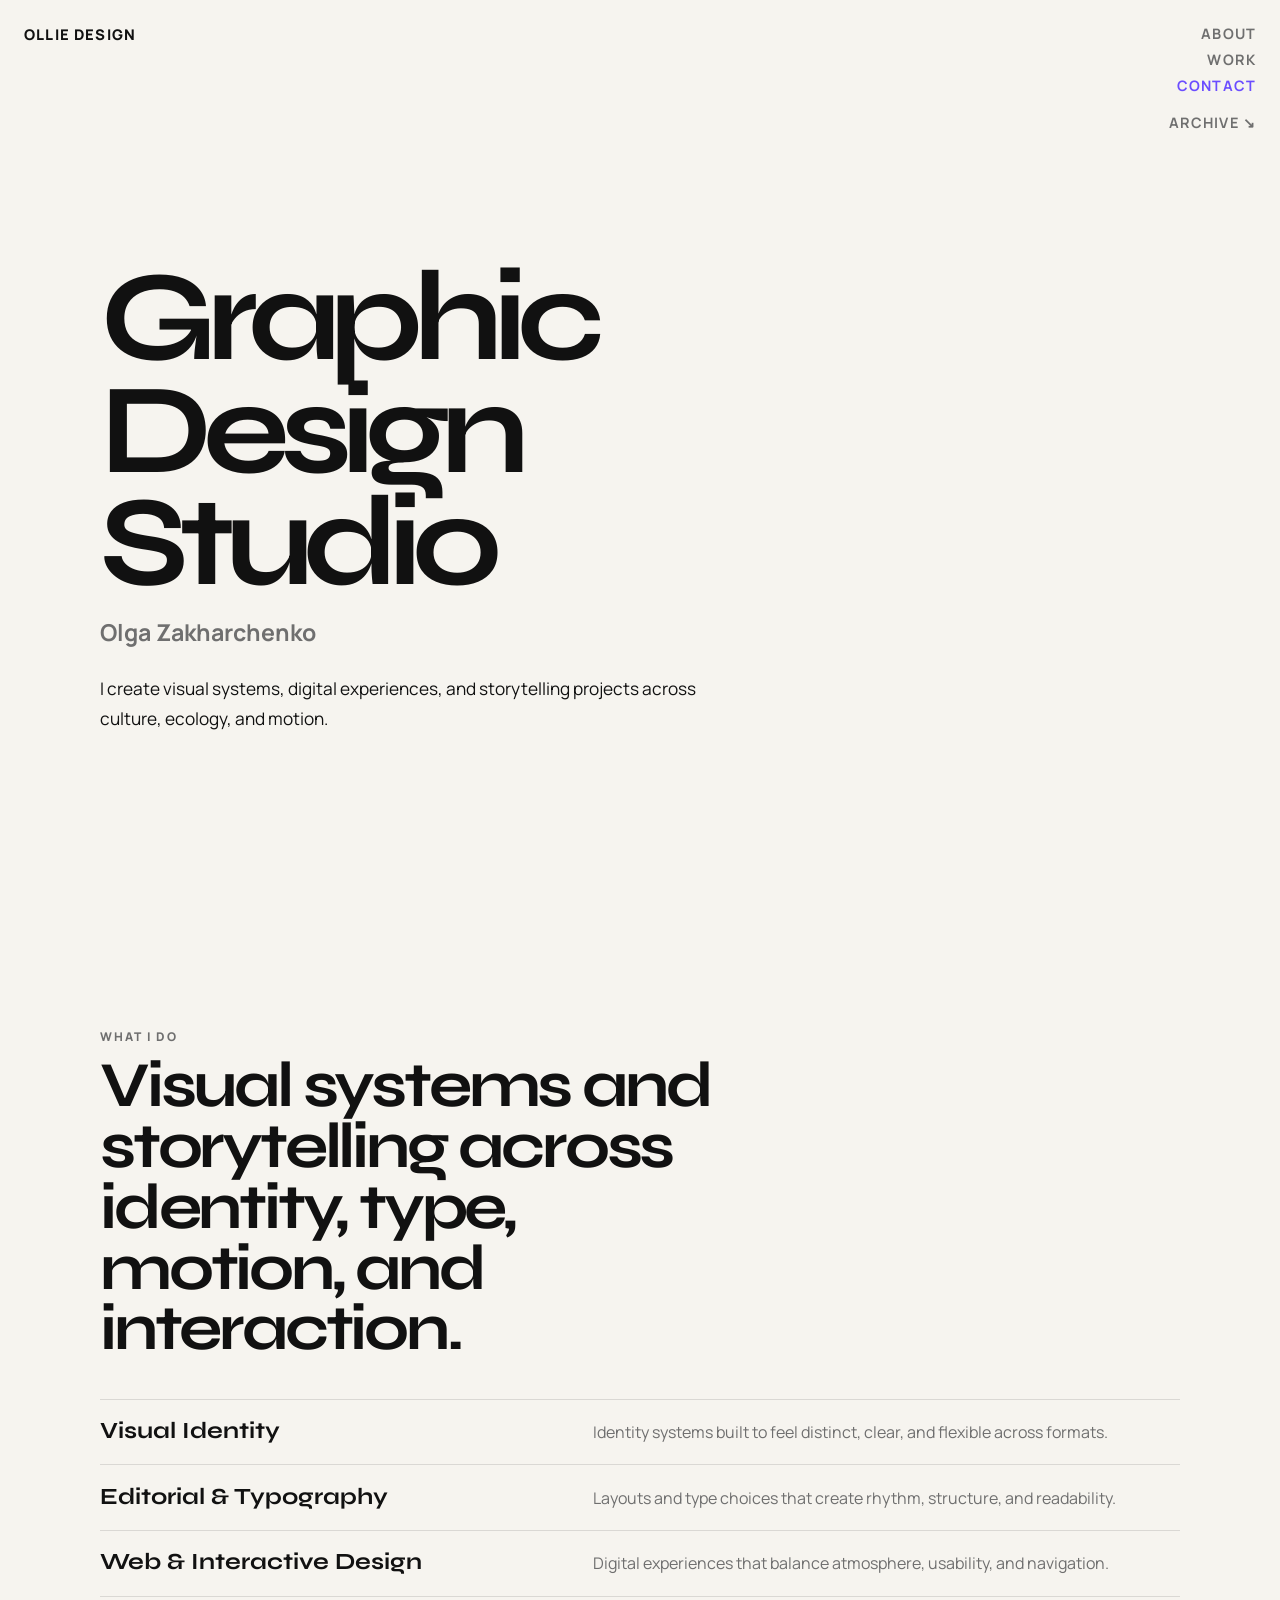
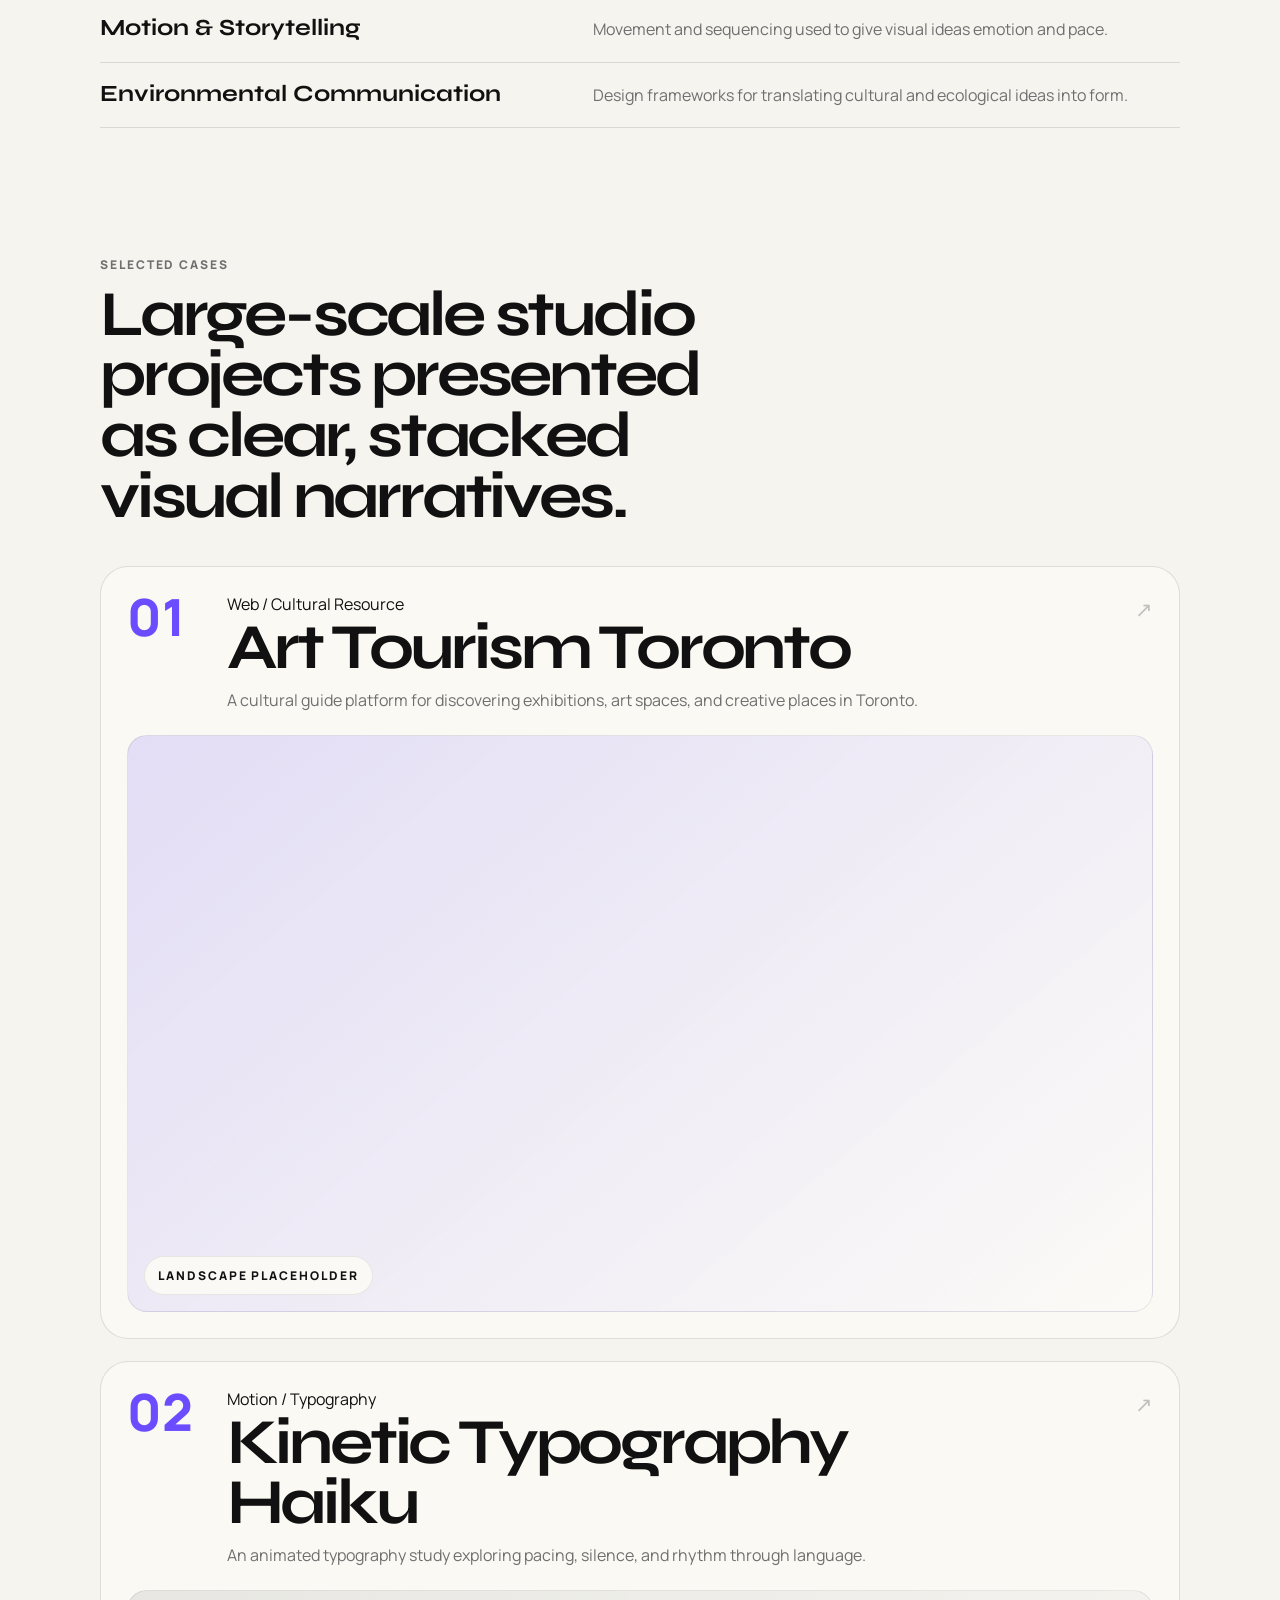
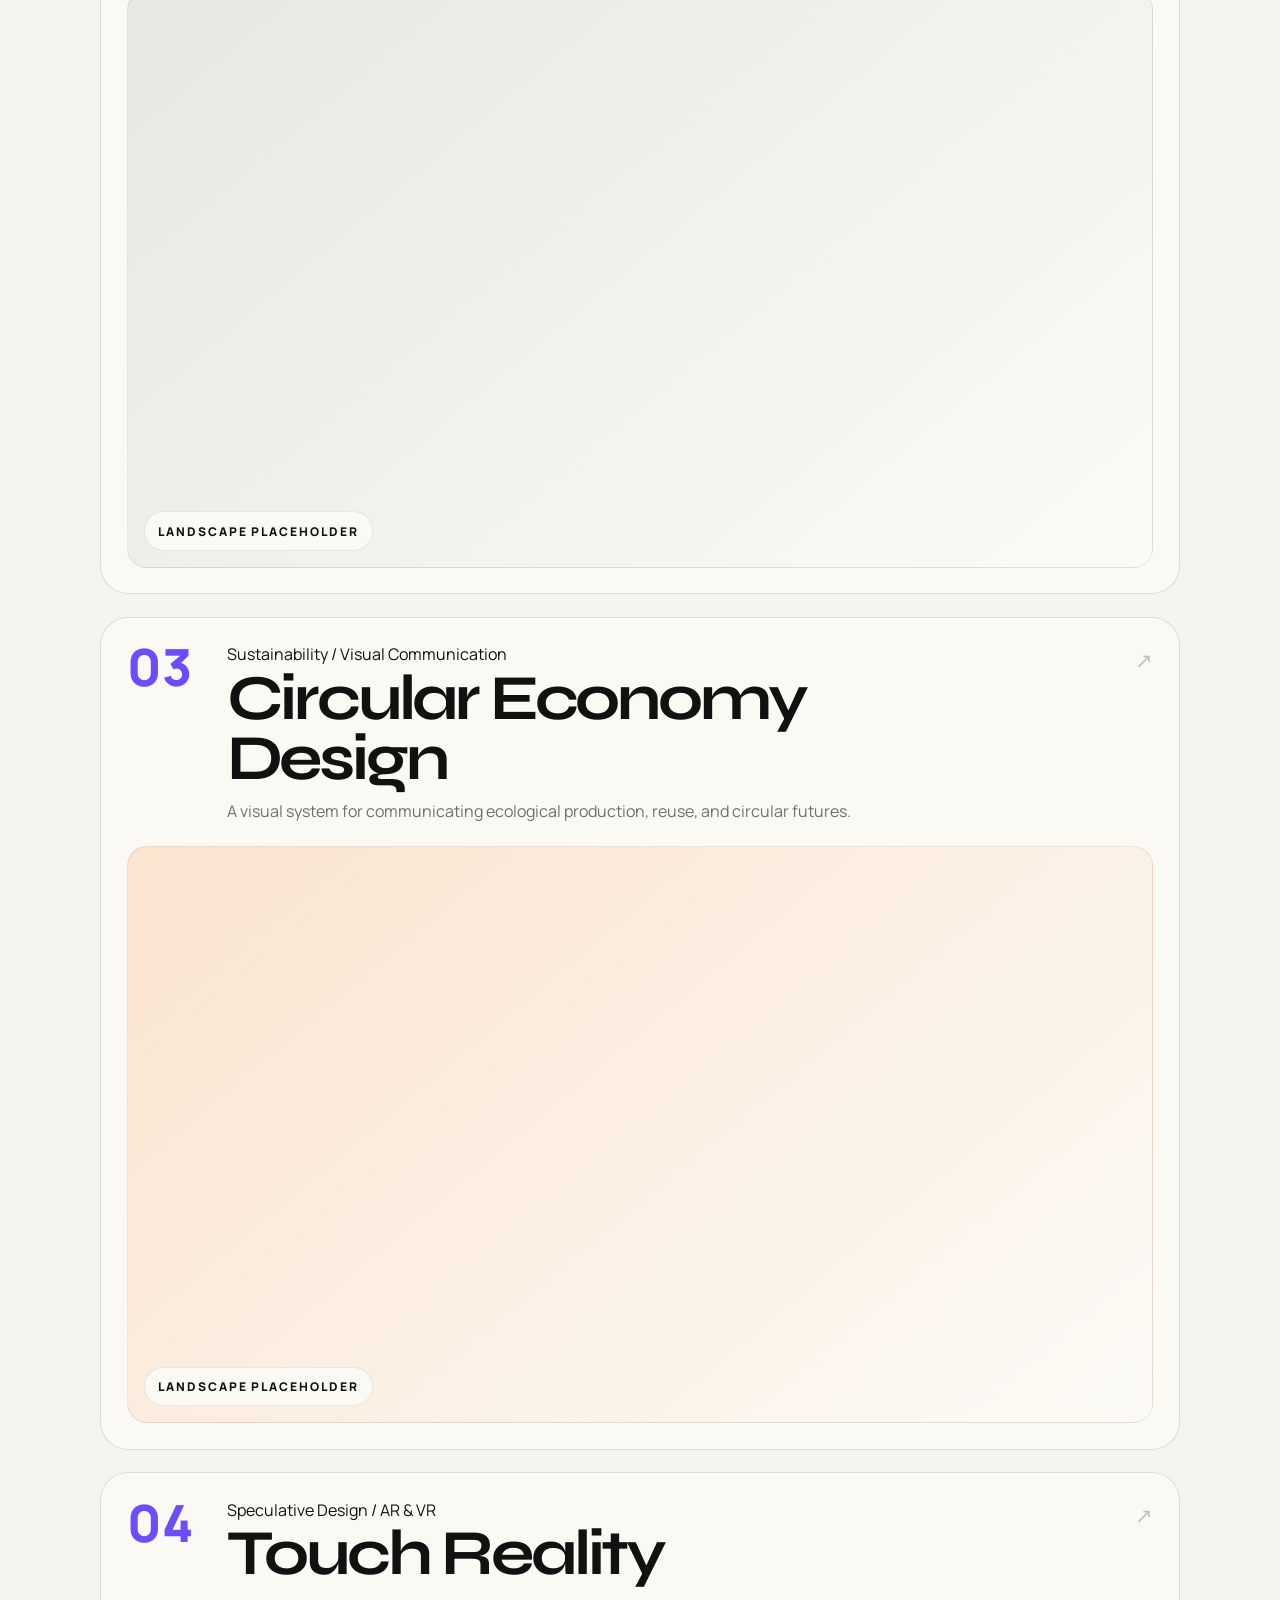
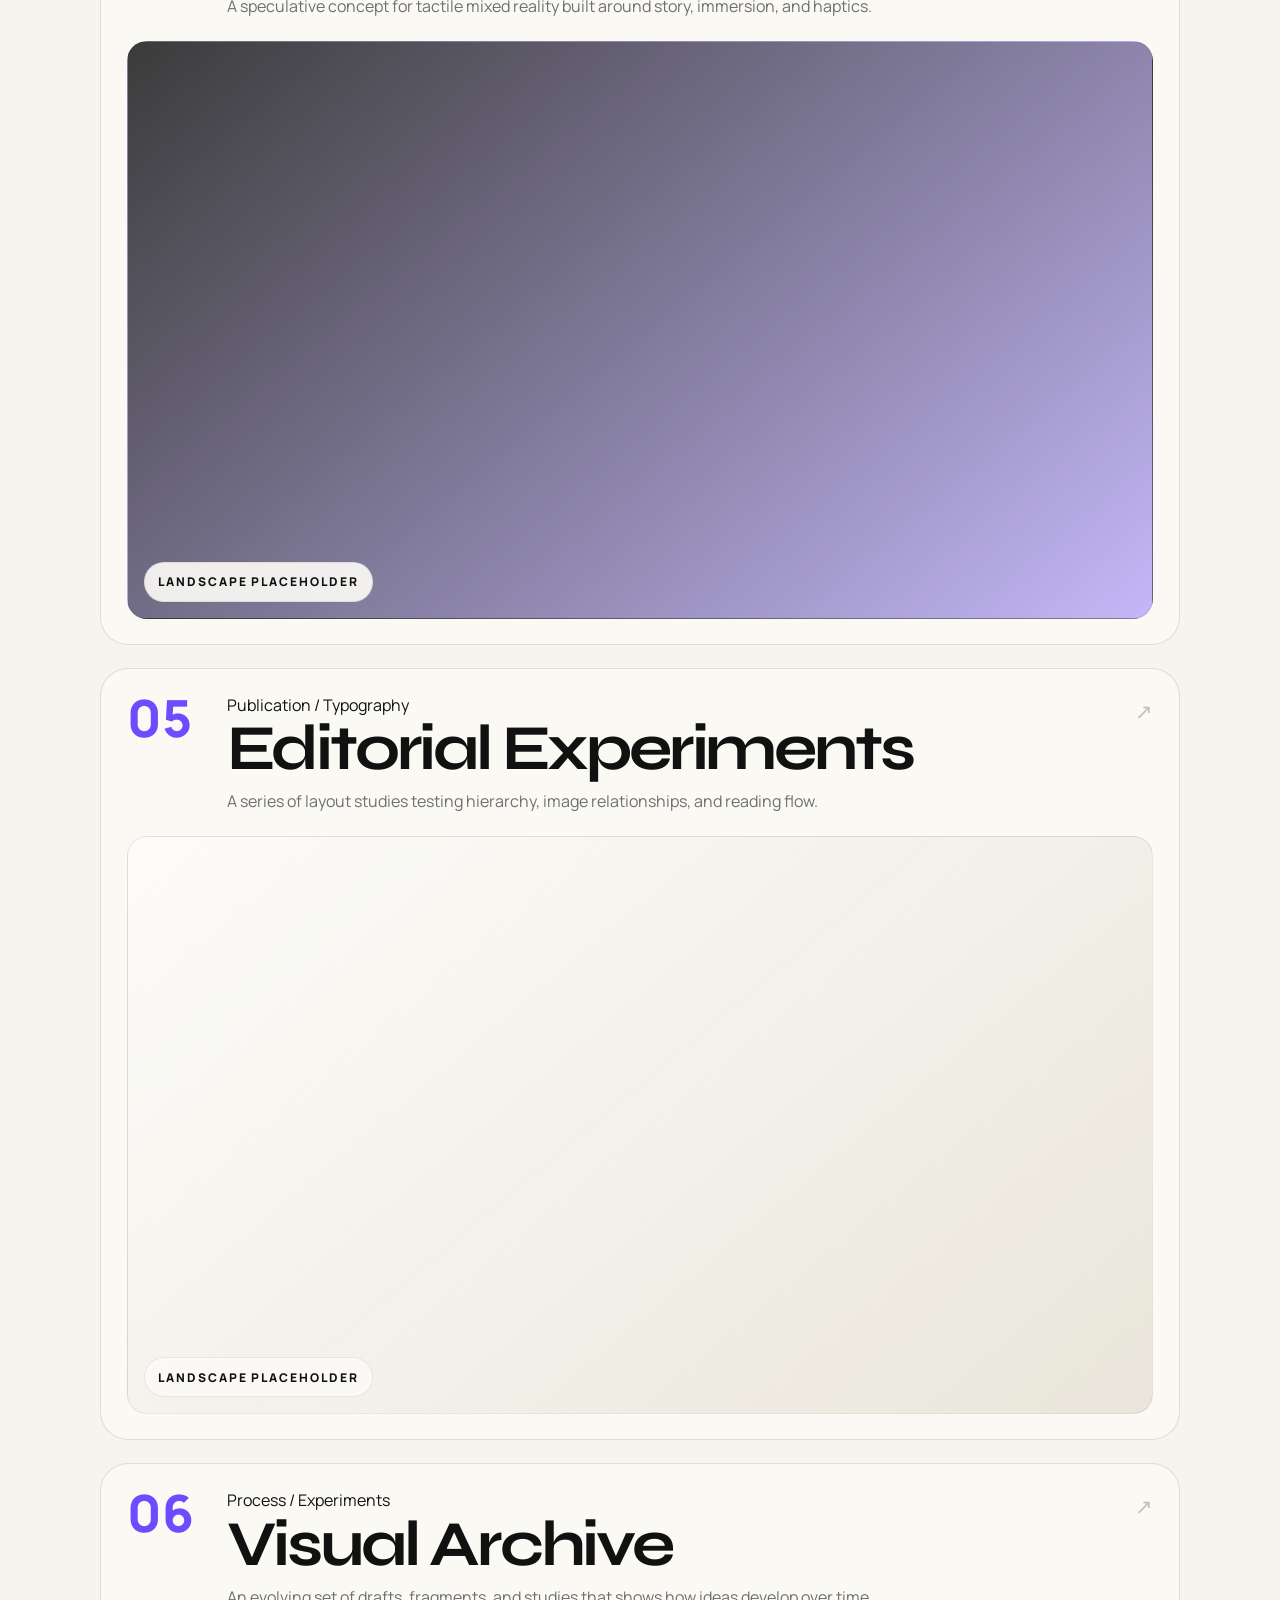
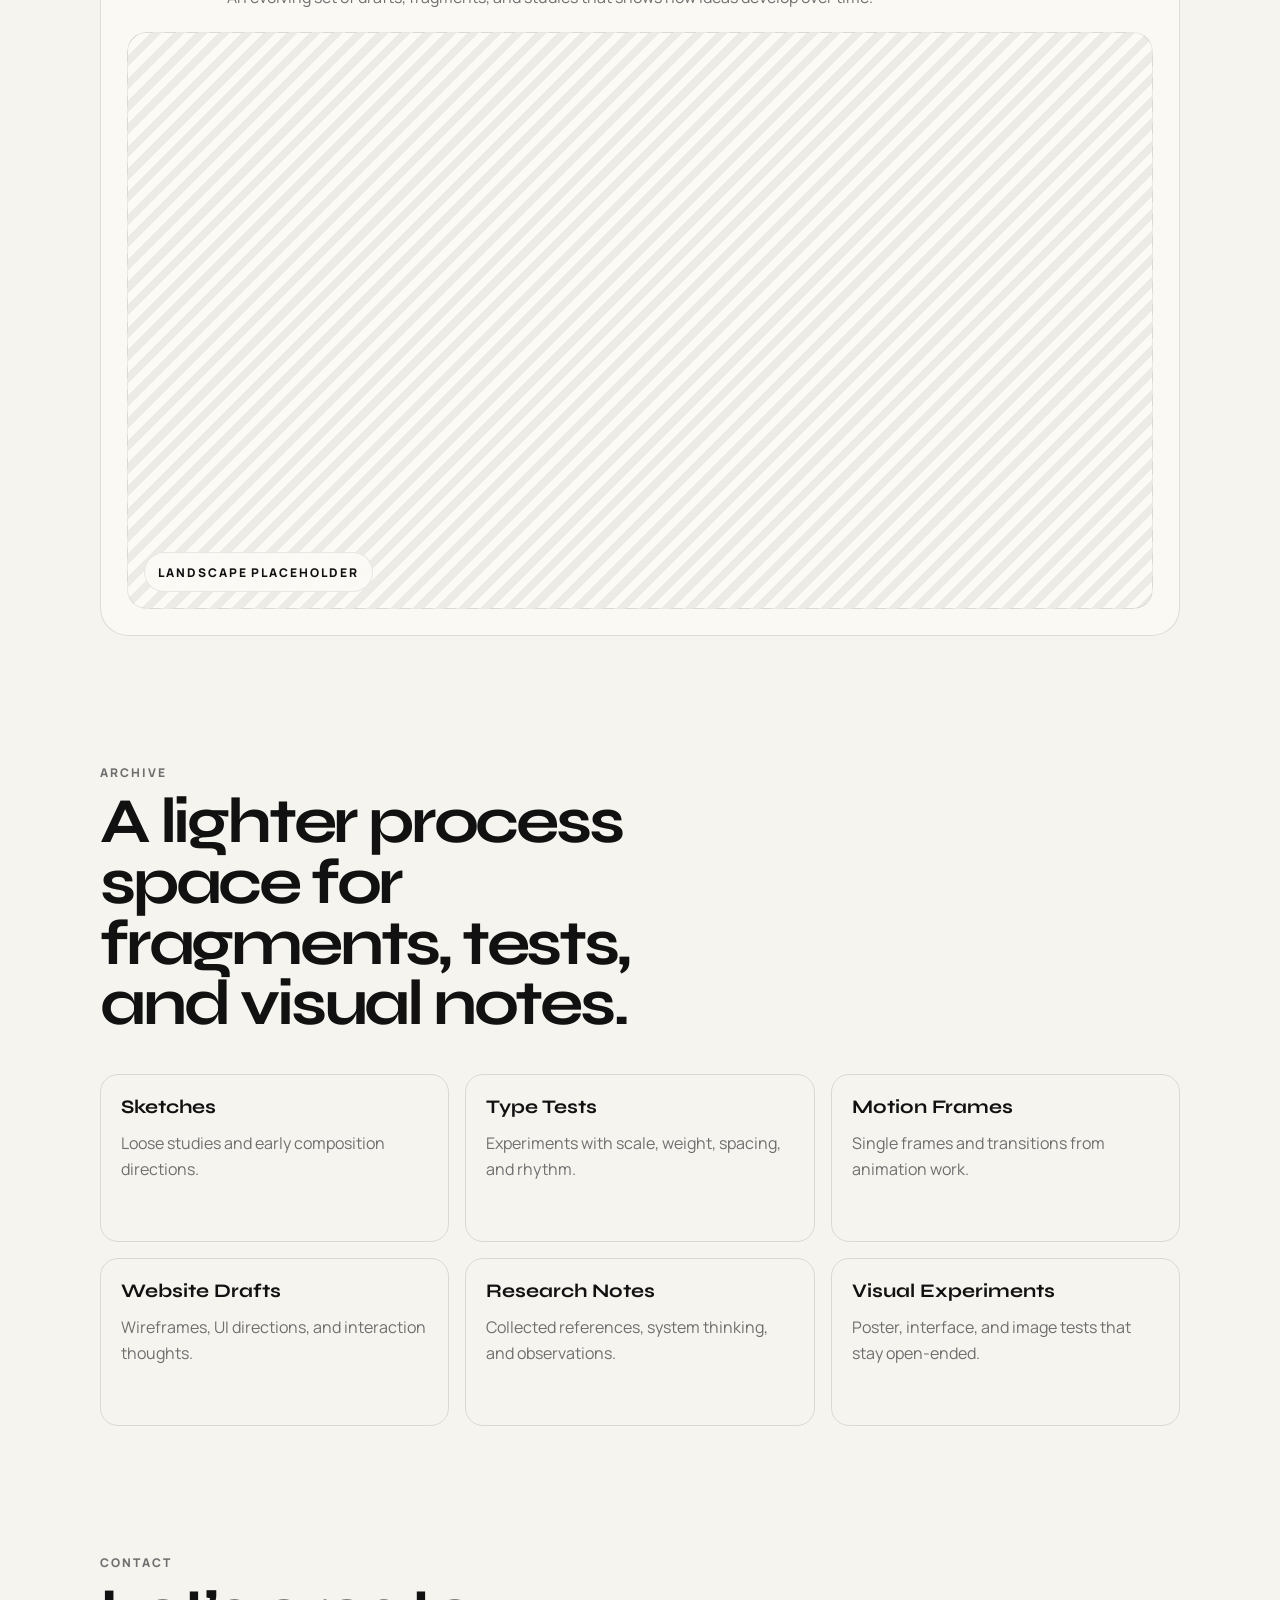
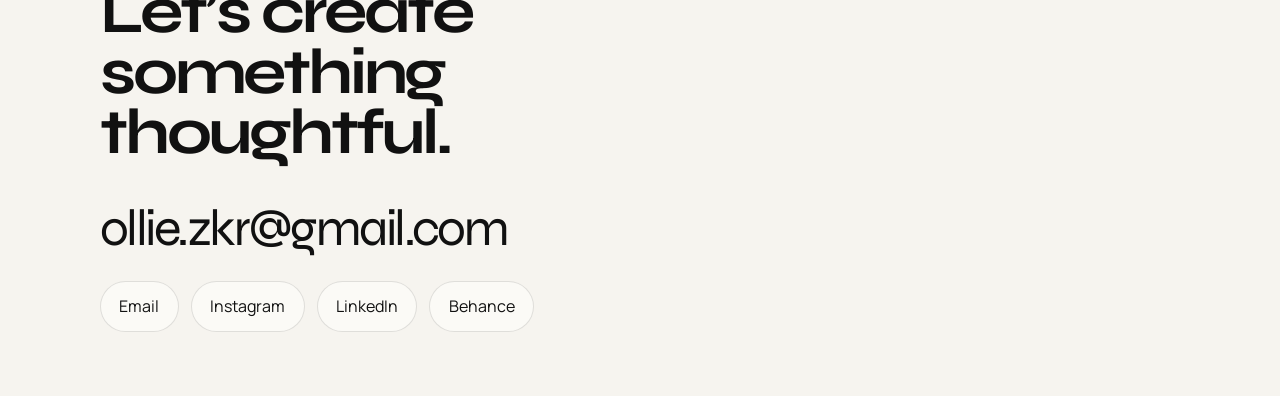
==== commit bab9d9de: "Redesign selected cases with stacked blocks and touch hover states" ====
--- a/index.html
+++ b/index.html
@@ -31,10 +31,10 @@
   </nav>
 
   <main id="top">
-    <section class="hero section" id="hero" data-section="hero">
+    <section class="hero section" id="hero">
       <div class="hero-main reveal">
-        <h1>Olga Zakharchenko</h1>
-        <p class="hero-role">Graphic Designer</p>
+        <h1>Graphic Design Studio</h1>
+        <p class="hero-role">Olga Zakharchenko</p>
         <p class="hero-intro">
           I create visual systems, digital experiences, and storytelling projects across
           culture, ecology, and motion.
@@ -42,148 +42,145 @@
       </div>
     </section>
 
-    <section class="about section" id="about" data-section="about">
-      <div class="section-heading reveal">
-        <p class="eyebrow">Just About</p>
-        <h2>Art, identity, typography, motion, and interfaces shaped into clear visual experiences.</h2>
-      </div>
-
-      <div class="about-layout">
-        <p class="about-text reveal">
-          I’m a graphic design student at OCAD University interested in how design can guide
-          people through culture, information, and emotion.
-        </p>
-
-        <div class="focus-grid">
-          <article class="focus-card reveal">
-            <h3>Art Direction</h3>
-            <p>Shaping visual tone, atmosphere, and structure across formats.</p>
-          </article>
-          <article class="focus-card reveal">
-            <h3>Visual Identity</h3>
-            <p>Building identity systems that feel distinct and adaptable.</p>
-          </article>
-          <article class="focus-card reveal">
-            <h3>Editorial &amp; Typography</h3>
-            <p>Using layout and type to guide attention and reading rhythm.</p>
-          </article>
-          <article class="focus-card reveal">
-            <h3>Web &amp; Interactive Design</h3>
-            <p>Designing digital spaces that balance clarity, flow, and feeling.</p>
-          </article>
-          <article class="focus-card reveal">
-            <h3>Motion &amp; Storytelling</h3>
-            <p>Using movement to give ideas pacing, emotion, and direction.</p>
-          </article>
-          <article class="focus-card reveal">
-            <h3>Environmental Communication</h3>
-            <p>Translating research and ecological ideas into visual form.</p>
-          </article>
-        </div>
+
+
+    <section class="services section" id="services">
+      <div class="section-heading reveal">
+        <p class="eyebrow">What I Do</p>
+        <h2>Visual systems and storytelling across identity, type, motion, and interaction.</h2>
+      </div>
+
+      <div class="services-list">
+        <article class="service-row reveal">
+          <h3>Visual Identity</h3>
+          <p>Identity systems built to feel distinct, clear, and flexible across formats.</p>
+        </article>
+        <article class="service-row reveal">
+          <h3>Editorial &amp; Typography</h3>
+          <p>Layouts and type choices that create rhythm, structure, and readability.</p>
+        </article>
+        <article class="service-row reveal">
+          <h3>Web &amp; Interactive Design</h3>
+          <p>Digital experiences that balance atmosphere, usability, and navigation.</p>
+        </article>
+        <article class="service-row reveal">
+          <h3>Motion &amp; Storytelling</h3>
+          <p>Movement and sequencing used to give visual ideas emotion and pace.</p>
+        </article>
+        <article class="service-row reveal">
+          <h3>Environmental Communication</h3>
+          <p>Design frameworks for translating cultural and ecological ideas into form.</p>
+        </article>
       </div>
     </section>
 
     <section class="work section" id="work" data-section="work">
       <div class="section-heading reveal">
-        <p class="eyebrow">Selected Work</p>
-        <h2>A focused group of projects across culture, motion, systems, and digital design.</h2>
-      </div>
-
-      <div class="projects-list">
-        <!-- Edit titles, categories, descriptions, and placeholder labels here -->
-        <article class="project-card reveal">
-          <div class="project-meta">
-            <p class="project-number">01</p>
-            <div>
+        <p class="eyebrow">Selected Cases</p>
+        <h2>Large-scale studio projects presented as clear, stacked visual narratives.</h2>
+      </div>
+
+      <div class="cases-list">
+        <!-- Edit case titles, categories, descriptions, and placeholder labels here -->
+        <article class="case-block reveal">
+          <div class="case-header">
+            <p class="case-number">01</p>
+            <div class="case-copy">
+              <p class="case-category">Web / Cultural Resource</p>
               <h3>Art Tourism Toronto</h3>
-              <p class="project-category">Web / Cultural Resource</p>
-            </div>
-          </div>
-          <p class="project-description">
-            A cultural guide platform for discovering exhibitions, art spaces, and creative places in Toronto.
-          </p>
-          <div class="project-visual visual-blue">
-            <div class="placeholder-label">Website Preview</div>
-          </div>
-        </article>
-
-        <article class="project-card reveal">
-          <div class="project-meta">
-            <p class="project-number">02</p>
-            <div>
+              <p class="case-description">
+                A cultural guide platform for discovering exhibitions, art spaces, and creative places in Toronto.
+              </p>
+            </div>
+            <span class="case-arrow" aria-hidden="true">↗</span>
+          </div>
+          <div class="case-visual visual-blue">
+            <div class="placeholder-label">Landscape Placeholder</div>
+          </div>
+        </article>
+
+        <article class="case-block reveal">
+          <div class="case-header">
+            <p class="case-number">02</p>
+            <div class="case-copy">
+              <p class="case-category">Motion / Typography</p>
               <h3>Kinetic Typography Haiku</h3>
-              <p class="project-category">Motion / Typography</p>
-            </div>
-          </div>
-          <p class="project-description">
-            A motion piece exploring pacing, silence, and rhythm through animated language.
-          </p>
-          <div class="project-visual visual-neutral">
-            <div class="placeholder-label">Motion Still</div>
-          </div>
-        </article>
-
-        <article class="project-card reveal">
-          <div class="project-meta">
-            <p class="project-number">03</p>
-            <div>
+              <p class="case-description">
+                An animated typography study exploring pacing, silence, and rhythm through language.
+              </p>
+            </div>
+            <span class="case-arrow" aria-hidden="true">↗</span>
+          </div>
+          <div class="case-visual visual-neutral">
+            <div class="placeholder-label">Landscape Placeholder</div>
+          </div>
+        </article>
+
+        <article class="case-block reveal">
+          <div class="case-header">
+            <p class="case-number">03</p>
+            <div class="case-copy">
+              <p class="case-category">Sustainability / Visual Communication</p>
               <h3>Circular Economy Design</h3>
-              <p class="project-category">Sustainability / Visual Communication</p>
-            </div>
-          </div>
-          <p class="project-description">
-            A visual system for communicating ecological production, reuse, and circular futures.
-          </p>
-          <div class="project-visual visual-green">
-            <div class="placeholder-label">Research Graphic</div>
-          </div>
-        </article>
-
-        <article class="project-card reveal">
-          <div class="project-meta">
-            <p class="project-number">04</p>
-            <div>
+              <p class="case-description">
+                A visual system for communicating ecological production, reuse, and circular futures.
+              </p>
+            </div>
+            <span class="case-arrow" aria-hidden="true">↗</span>
+          </div>
+          <div class="case-visual visual-green">
+            <div class="placeholder-label">Landscape Placeholder</div>
+          </div>
+        </article>
+
+        <article class="case-block reveal">
+          <div class="case-header">
+            <p class="case-number">04</p>
+            <div class="case-copy">
+              <p class="case-category">Speculative Design / AR &amp; VR</p>
               <h3>Touch Reality</h3>
-              <p class="project-category">Speculative Design / AR &amp; VR</p>
-            </div>
-          </div>
-          <p class="project-description">
-            A speculative concept for tactile mixed reality built around story, immersion, and haptics.
-          </p>
-          <div class="project-visual visual-dark">
-            <div class="placeholder-label">Concept Frame</div>
-          </div>
-        </article>
-
-        <article class="project-card reveal">
-          <div class="project-meta">
-            <p class="project-number">05</p>
-            <div>
+              <p class="case-description">
+                A speculative concept for tactile mixed reality built around story, immersion, and haptics.
+              </p>
+            </div>
+            <span class="case-arrow" aria-hidden="true">↗</span>
+          </div>
+          <div class="case-visual visual-dark">
+            <div class="placeholder-label">Landscape Placeholder</div>
+          </div>
+        </article>
+
+        <article class="case-block reveal">
+          <div class="case-header">
+            <p class="case-number">05</p>
+            <div class="case-copy">
+              <p class="case-category">Publication / Typography</p>
               <h3>Editorial Experiments</h3>
-              <p class="project-category">Publication / Typography</p>
-            </div>
-          </div>
-          <p class="project-description">
-            A series of layout studies testing hierarchy, image relationships, and reading flow.
-          </p>
-          <div class="project-visual visual-pearl">
-            <div class="placeholder-label">Editorial Spread</div>
-          </div>
-        </article>
-
-        <article class="project-card reveal">
-          <div class="project-meta">
-            <p class="project-number">06</p>
-            <div>
+              <p class="case-description">
+                A series of layout studies testing hierarchy, image relationships, and reading flow.
+              </p>
+            </div>
+            <span class="case-arrow" aria-hidden="true">↗</span>
+          </div>
+          <div class="case-visual visual-pearl">
+            <div class="placeholder-label">Landscape Placeholder</div>
+          </div>
+        </article>
+
+        <article class="case-block reveal">
+          <div class="case-header">
+            <p class="case-number">06</p>
+            <div class="case-copy">
+              <p class="case-category">Process / Experiments</p>
               <h3>Visual Archive</h3>
-              <p class="project-category">Process / Experiments</p>
-            </div>
-          </div>
-          <p class="project-description">
-            An evolving set of drafts, fragments, and studies that shows how ideas develop over time.
-          </p>
-          <div class="project-visual visual-line">
-            <div class="placeholder-label">Process View</div>
+              <p class="case-description">
+                An evolving set of drafts, fragments, and studies that shows how ideas develop over time.
+              </p>
+            </div>
+            <span class="case-arrow" aria-hidden="true">↗</span>
+          </div>
+          <div class="case-visual visual-line">
+            <div class="placeholder-label">Landscape Placeholder</div>
           </div>
         </article>
       </div>
--- a/styles.css
+++ b/styles.css
@@ -2,8 +2,8 @@
   --bg: #f6f4ef;
   --ink: #111111;
   --muted: #6f6f6f;
-  --accent-blue: #2457ff;
-  --accent-green: #c7ff2e;
+  --accent-purple: #6b4dff;
+  --accent-orange: #ff7a1a;
   --surface: #fbfaf6;
   --border: rgba(17, 17, 17, 0.12);
   --border-strong: rgba(17, 17, 17, 0.2);
@@ -59,7 +59,7 @@
 }
 
 .site-name:hover {
-  color: var(--accent-blue);
+  color: var(--accent-purple);
 }
 
 .nav-toggle {
@@ -98,7 +98,11 @@
 }
 
 .side-nav a.is-active {
-  color: var(--accent-blue);
+  color: var(--accent-purple);
+}
+
+.side-nav .archive-link.is-active {
+  color: var(--accent-orange);
 }
 
 .archive-link {
@@ -138,8 +142,8 @@
 
 .hero h1,
 .section-heading h2,
-.focus-card h3,
-.project-card h3,
+.service-row h3,
+.case-block h3,
 .archive-card h3,
 .contact-email {
   font-family: "Syne", sans-serif;
@@ -197,106 +201,152 @@
   line-height: 1.7;
 }
 
-.focus-grid {
-  display: grid;
-  grid-template-columns: repeat(3, minmax(0, 1fr));
-  gap: 1rem;
-}
-
-.focus-card {
-  min-height: 11.5rem;
-  padding: 1.35rem;
-  background: transparent;
-  border: 1px solid var(--border);
-  border-radius: var(--radius-medium);
-  transition: border-color 0.25s ease, transform 0.25s ease, background-color 0.25s ease;
-}
-
-.focus-card:hover {
-  transform: translateY(-4px);
-  border-color: var(--border-strong);
-  background: rgba(36, 87, 255, 0.03);
-}
-
-.focus-card h3 {
-  margin: 0 0 0.8rem;
-  font-size: 1.35rem;
+.services-list {
+  display: grid;
+  gap: 0;
+  border-top: 1px solid var(--border);
+}
+
+.service-row {
+  display: grid;
+  grid-template-columns: minmax(220px, 0.8fr) minmax(0, 1fr);
+  gap: 1.5rem;
+  padding: 1.2rem 0;
+  border-bottom: 1px solid var(--border);
+  transition: border-color 0.2s ease, transform 0.2s ease;
+}
+
+.service-row:hover {
+  transform: translateX(4px);
+  border-color: rgba(107, 77, 255, 0.24);
+}
+
+.service-row h3 {
+  margin: 0;
+  font-size: 1.45rem;
   line-height: 1.05;
 }
 
-.focus-card p,
-.project-description,
+.service-row p,
+.case-description,
 .archive-card p {
   margin: 0;
   color: var(--muted);
   line-height: 1.65;
 }
 
-.projects-list {
-  display: grid;
-  gap: 1rem;
-}
-
-.project-card {
-  display: grid;
-  grid-template-columns: minmax(0, 1.1fr) minmax(0, 0.75fr) minmax(220px, 290px);
+.cases-list {
+  display: grid;
   gap: 1.4rem;
-  align-items: center;
-  padding: 1.35rem;
-  background: var(--surface);
+}
+
+.case-block {
+  padding: 1.6rem;
+  background: rgba(251, 250, 246, 0.82);
   border: 1px solid var(--border);
   border-radius: var(--radius-large);
-  transition: transform 0.28s ease, border-color 0.28s ease, box-shadow 0.28s ease;
-}
-
-.project-card:hover {
-  transform: translateY(-4px);
-  border-color: rgba(36, 87, 255, 0.26);
+  transition:
+    background-color 0.38s ease,
+    border-color 0.38s ease,
+    transform 0.38s ease,
+    box-shadow 0.38s ease;
+}
+
+.case-block:hover,
+.case-block.is-tapped,
+.case-block:active {
+  transform: translateY(-3px);
+  border-color: rgba(107, 77, 255, 0.22);
   box-shadow: var(--shadow);
 }
 
-.project-meta {
-  display: grid;
-  grid-template-columns: 3.8rem 1fr;
-  gap: 1rem;
+.case-block:nth-child(odd):hover,
+.case-block:nth-child(odd).is-tapped,
+.case-block:nth-child(odd):active {
+  background: rgba(108, 99, 255, 0.07);
+}
+
+.case-block:nth-child(even):hover,
+.case-block:nth-child(even).is-tapped,
+.case-block:nth-child(even):active {
+  background: rgba(255, 138, 61, 0.08);
+}
+
+.case-header {
+  display: grid;
+  grid-template-columns: 5rem minmax(0, 1fr) auto;
+  gap: 1.25rem;
   align-items: start;
-}
-
-.project-number {
-  margin: 0;
-  color: var(--accent-blue);
-  font-size: clamp(1.8rem, 4vw, 3rem);
+  margin-bottom: 1.35rem;
+}
+
+.case-number {
+  margin: 0;
+  color: var(--accent-purple);
+  font-size: clamp(2.1rem, 4vw, 3.8rem);
   font-weight: 800;
   line-height: 0.9;
 }
 
-.project-card h3 {
-  margin: 0 0 0.45rem;
-  font-size: clamp(1.9rem, 4vw, 3.25rem);
-  line-height: 0.96;
+.case-copy {
+  max-width: 48rem;
+}
+
+.case-block h3 {
+  margin: 0.2rem 0 0.55rem;
+  font-size: clamp(2.2rem, 5vw, 4.4rem);
+  line-height: 0.94;
   letter-spacing: -0.05em;
-}
-
-.project-category {
-  margin: 0;
-}
-
-.project-visual {
-  min-height: 13.5rem;
+  transition: transform 0.38s ease;
+}
+
+.case-block:hover h3,
+.case-block.is-tapped h3,
+.case-block:active h3 {
+  transform: translateX(10px);
+}
+
+.case-category {
+  margin: 0;
+}
+
+.case-arrow {
+  margin-top: 0.15rem;
+  color: var(--muted);
+  font-size: 1.3rem;
+  opacity: 0.4;
+  transform: translateX(0);
+  transition: opacity 0.35s ease, transform 0.35s ease, color 0.35s ease;
+}
+
+.case-block:hover .case-arrow,
+.case-block.is-tapped .case-arrow,
+.case-block:active .case-arrow {
+  color: var(--accent-orange);
+  opacity: 1;
+  transform: translateX(4px);
+}
+
+.case-visual {
+  min-height: 23rem;
   display: flex;
   align-items: end;
   padding: 1rem;
   border-radius: 20px;
   border: 1px solid rgba(17, 17, 17, 0.08);
-  transition: transform 0.28s ease;
-}
-
-.project-card:hover .project-visual {
-  transform: scale(1.02);
+  aspect-ratio: 16 / 9;
+  overflow: hidden;
+  transition: transform 0.38s ease;
+}
+
+.case-block:hover .case-visual,
+.case-block.is-tapped .case-visual,
+.case-block:active .case-visual {
+  transform: scale(1.03);
 }
 
 .visual-blue {
-  background: linear-gradient(140deg, rgba(36, 87, 255, 0.18), rgba(251, 250, 246, 0.94));
+  background: linear-gradient(140deg, rgba(107, 77, 255, 0.16), rgba(251, 250, 246, 0.94));
 }
 
 .visual-neutral {
@@ -304,11 +354,11 @@
 }
 
 .visual-green {
-  background: linear-gradient(140deg, rgba(199, 255, 46, 0.36), rgba(251, 250, 246, 0.94));
+  background: linear-gradient(140deg, rgba(255, 122, 26, 0.17), rgba(251, 250, 246, 0.94));
 }
 
 .visual-dark {
-  background: linear-gradient(140deg, rgba(17, 17, 17, 0.82), rgba(36, 87, 255, 0.42));
+  background: linear-gradient(140deg, rgba(17, 17, 17, 0.82), rgba(107, 77, 255, 0.38));
 }
 
 .visual-pearl {
@@ -349,7 +399,7 @@
 }
 
 .archive-card:hover {
-  background: rgba(199, 255, 46, 0.12);
+  background: rgba(255, 122, 26, 0.08);
   border-color: rgba(17, 17, 17, 0.18);
 }
 
@@ -373,7 +423,7 @@
 }
 
 .contact-email:hover {
-  color: var(--accent-blue);
+  color: var(--accent-purple);
 }
 
 .contact-links {
@@ -396,9 +446,9 @@
 }
 
 .contact-links a:hover {
-  color: var(--accent-blue);
-  border-color: rgba(36, 87, 255, 0.28);
-  background: rgba(36, 87, 255, 0.04);
+  color: var(--accent-orange);
+  border-color: rgba(255, 122, 26, 0.28);
+  background: rgba(255, 122, 26, 0.05);
 }
 
 .reveal {
@@ -413,13 +463,29 @@
 }
 
 @media (max-width: 1024px) {
-  .focus-grid,
   .archive-grid {
     grid-template-columns: repeat(2, minmax(0, 1fr));
   }
 
-  .project-card {
+  .service-row {
     grid-template-columns: 1fr;
+    gap: 0.55rem;
+  }
+
+  .case-block {
+    padding: 1.35rem;
+  }
+
+  .case-header {
+    grid-template-columns: 4.2rem minmax(0, 1fr);
+  }
+
+  .case-arrow {
+    display: none;
+  }
+
+  .case-visual {
+    min-height: 18rem;
   }
 }
 
@@ -474,17 +540,25 @@
     font-size: 1rem;
   }
 
-  .focus-grid,
   .archive-grid {
     grid-template-columns: 1fr;
   }
 
-  .project-meta {
-    grid-template-columns: 3.2rem 1fr;
-  }
-
-  .project-visual {
-    min-height: 11rem;
+  .case-header {
+    grid-template-columns: 1fr;
+    gap: 0.9rem;
+  }
+
+  .case-number {
+    font-size: 1.8rem;
+  }
+
+  .case-block h3 {
+    font-size: clamp(1.8rem, 10vw, 2.8rem);
+  }
+
+  .case-visual {
+    min-height: 12rem;
   }
 }
 
@@ -495,9 +569,11 @@
 
   .site-name,
   .side-nav a,
-  .focus-card,
-  .project-card,
-  .project-visual,
+  .service-row,
+  .case-block,
+  .case-block h3,
+  .case-visual,
+  .case-arrow,
   .archive-card,
   .contact-email,
   .contact-links a,
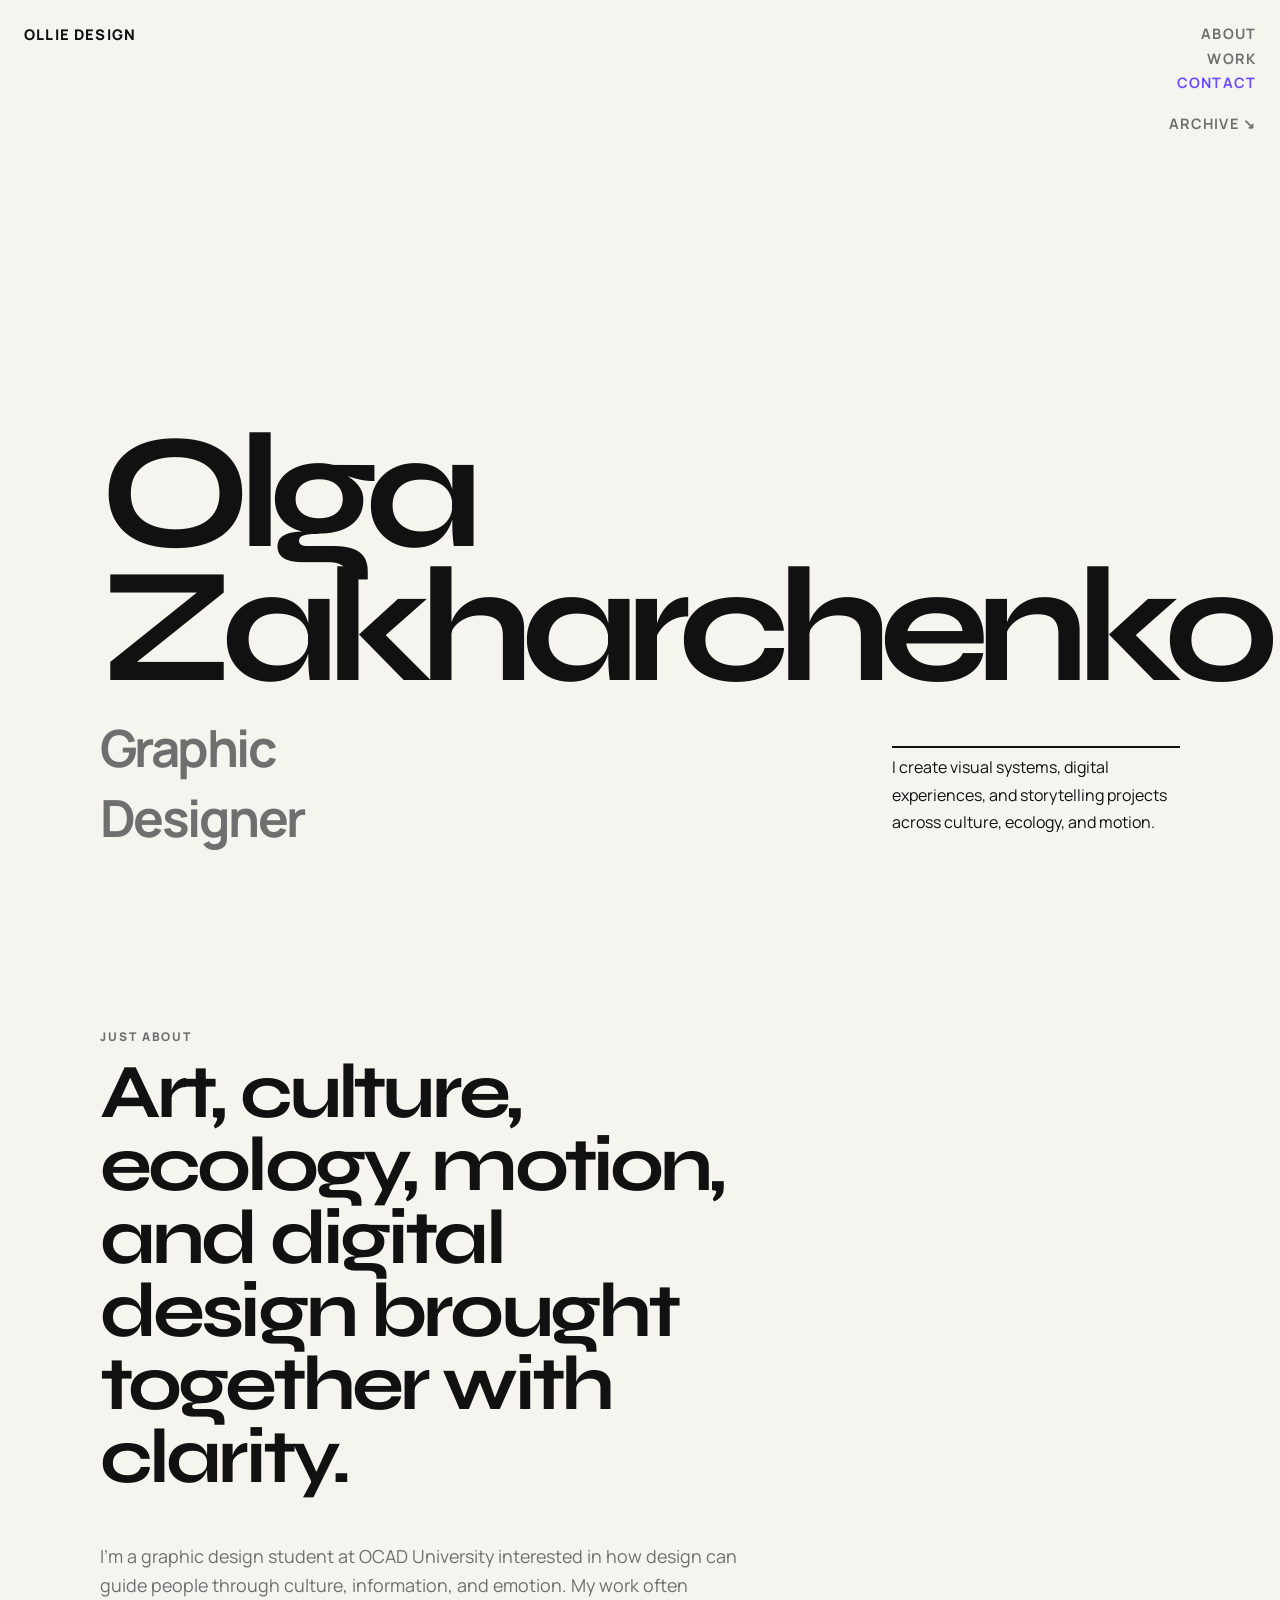
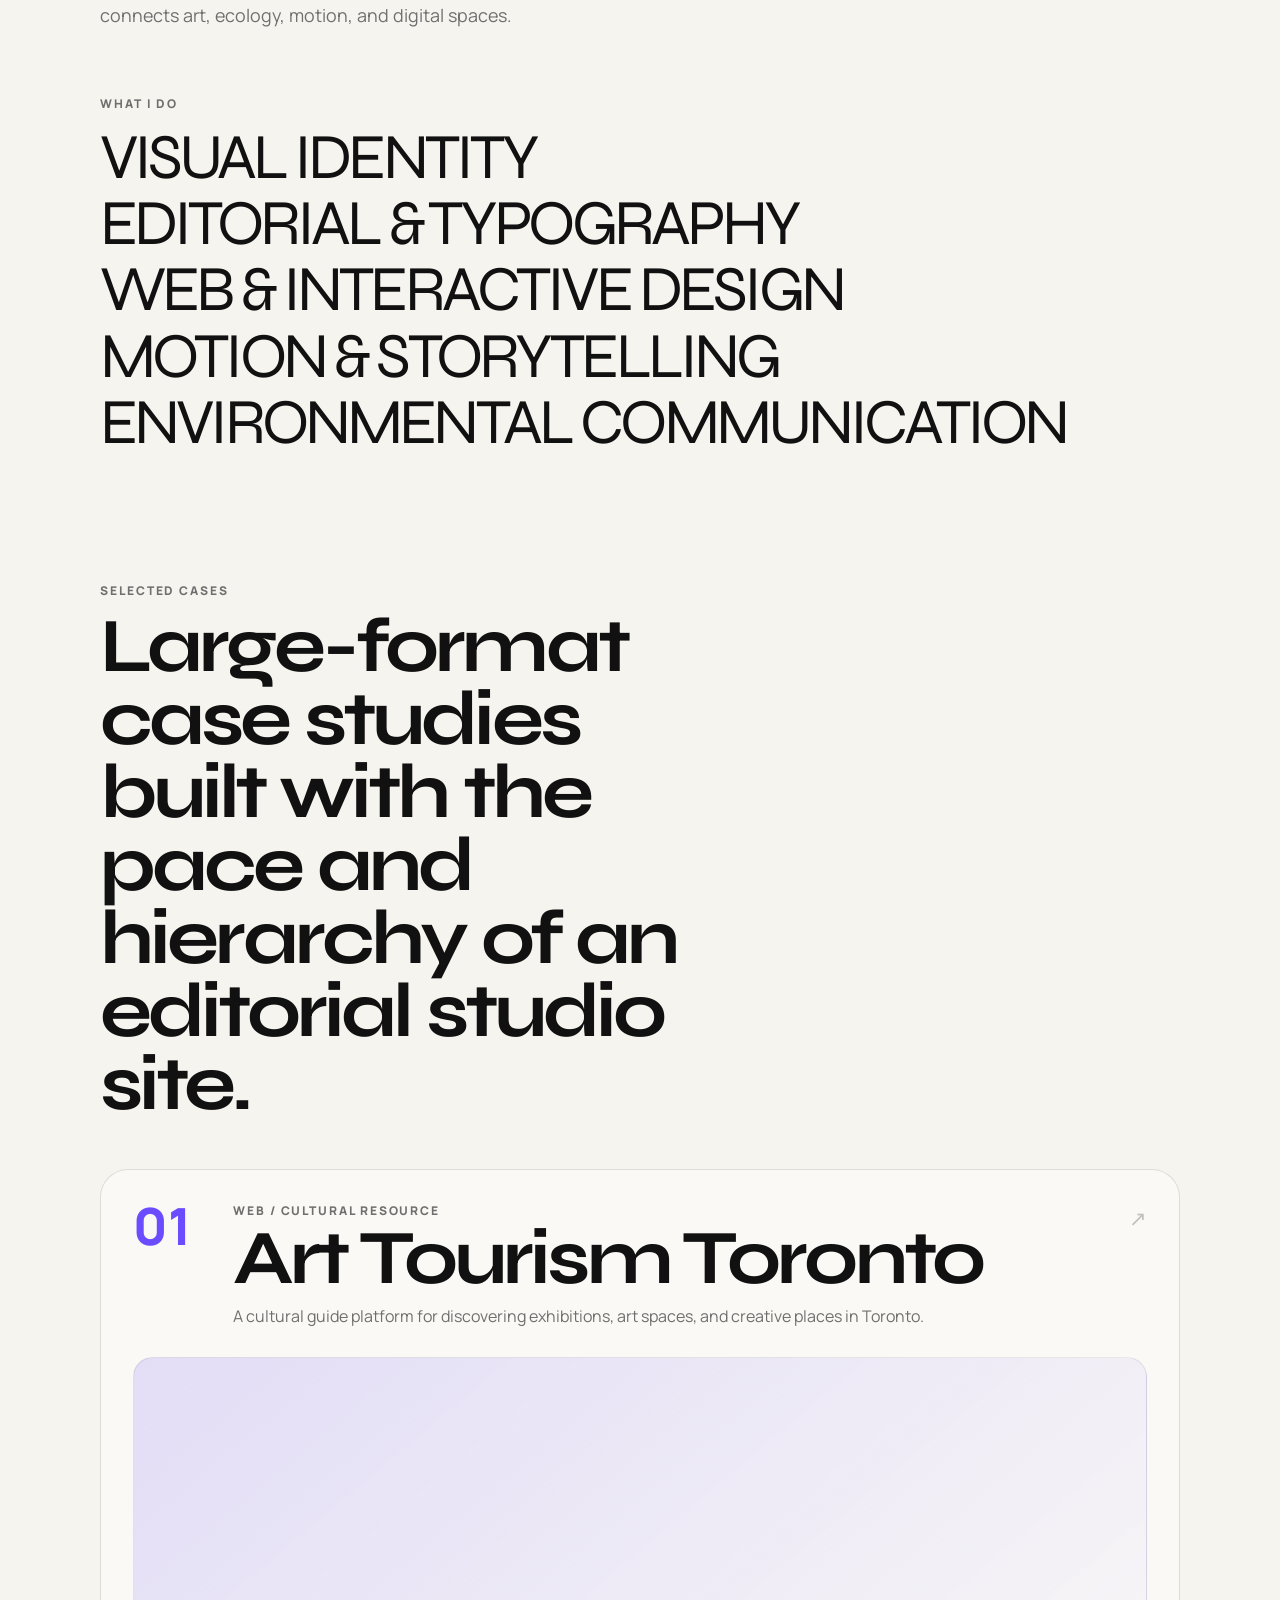
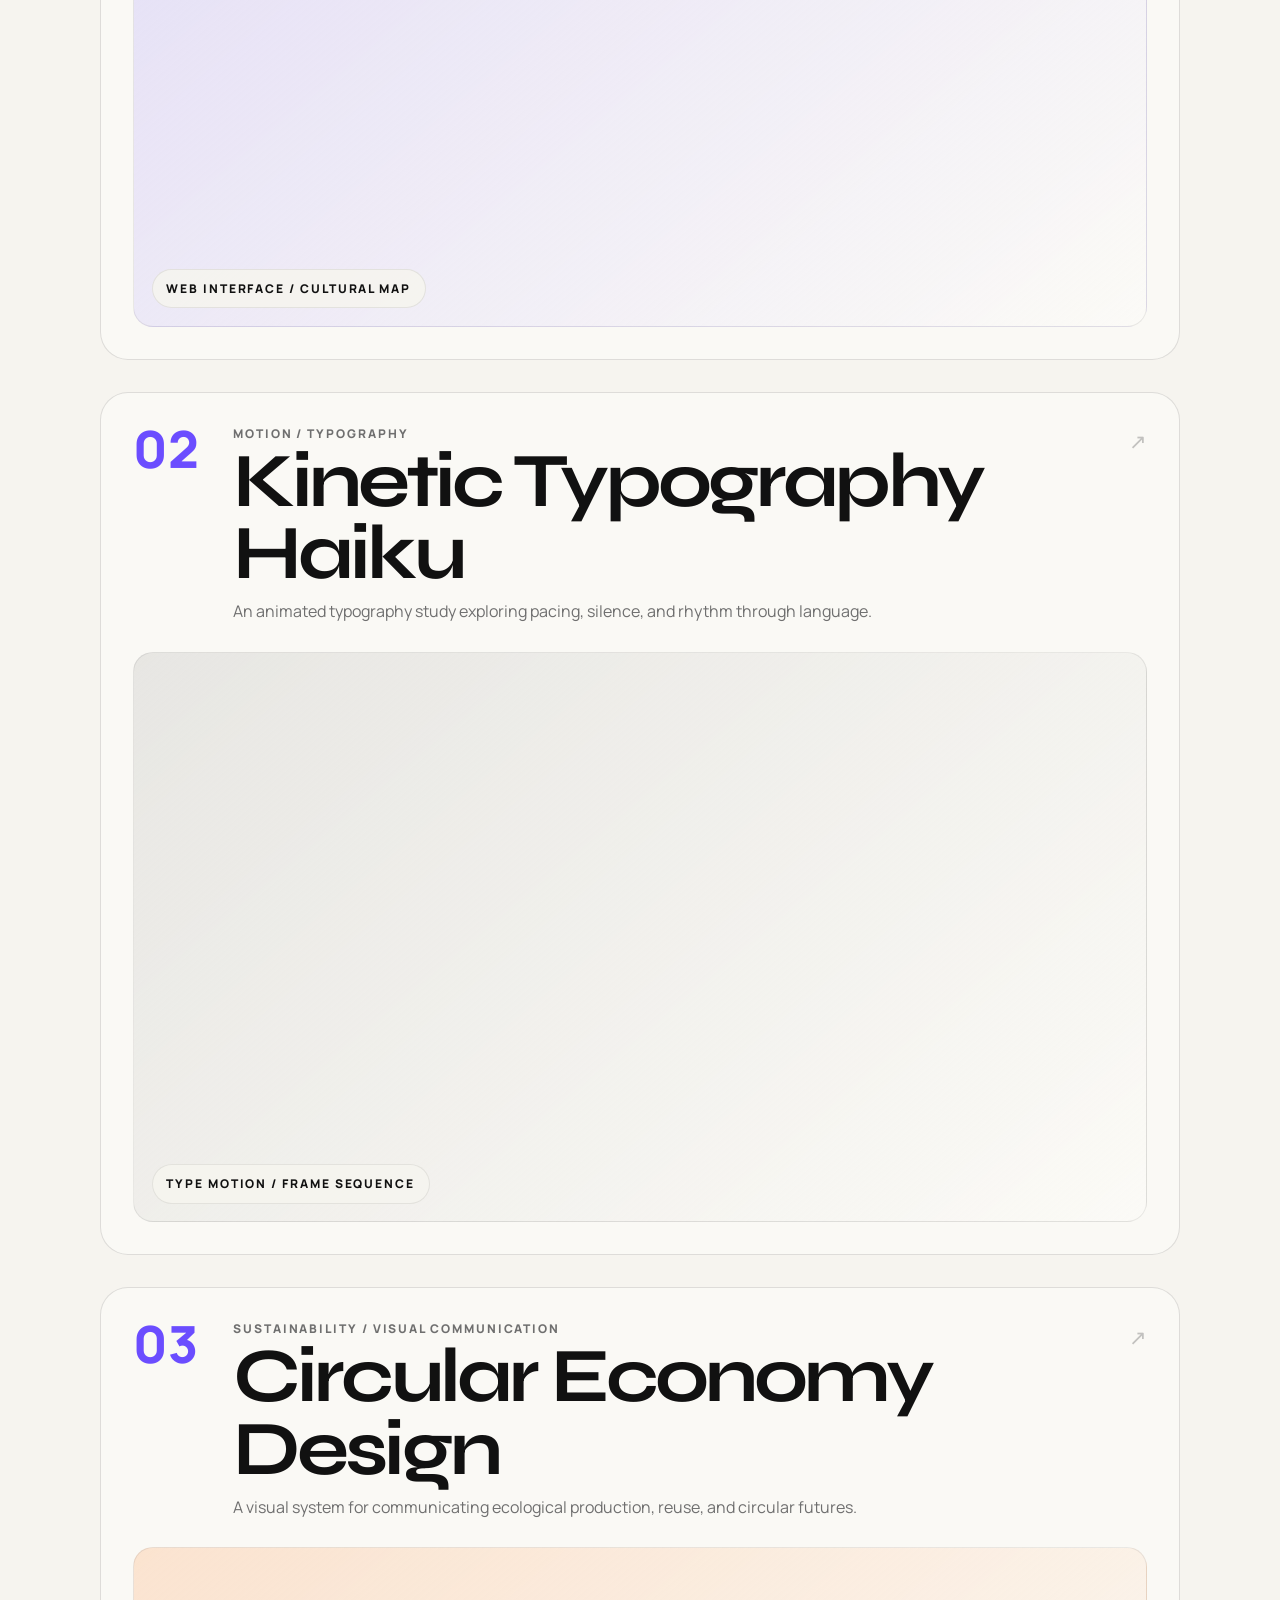
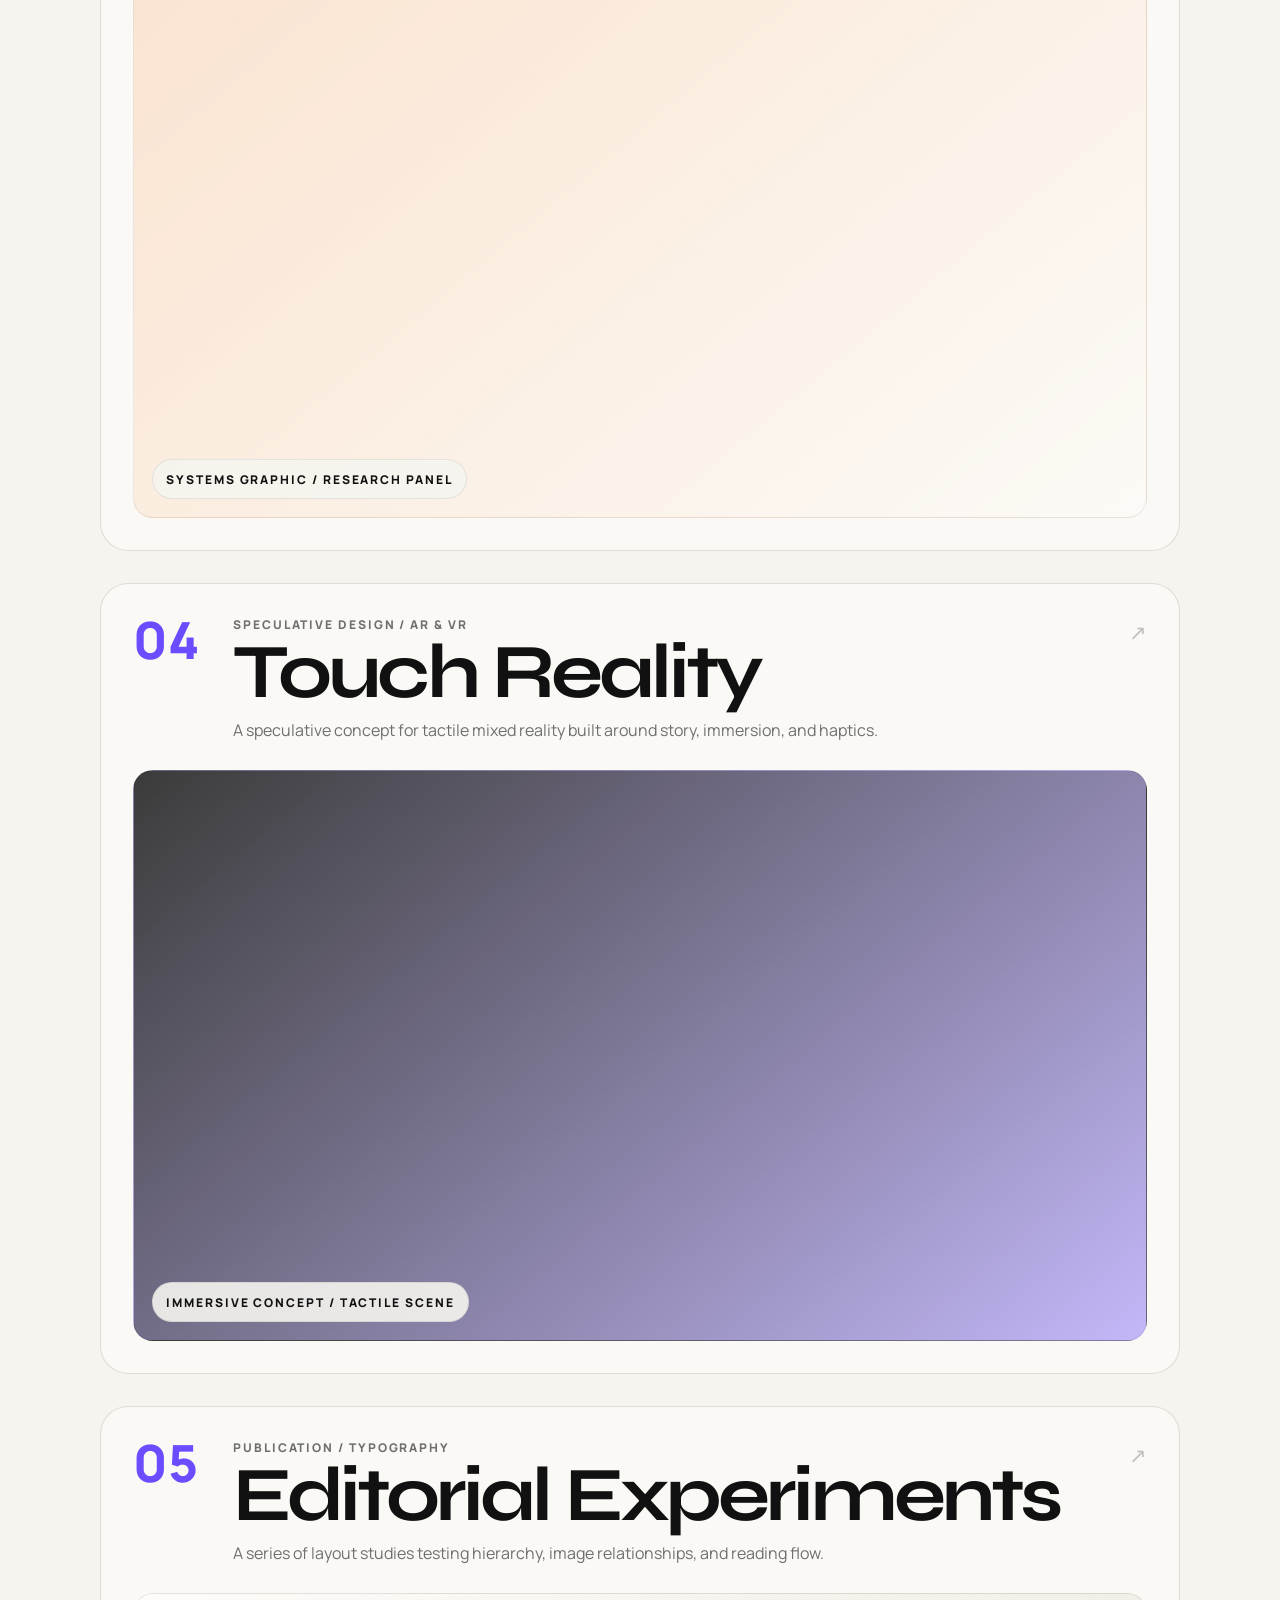
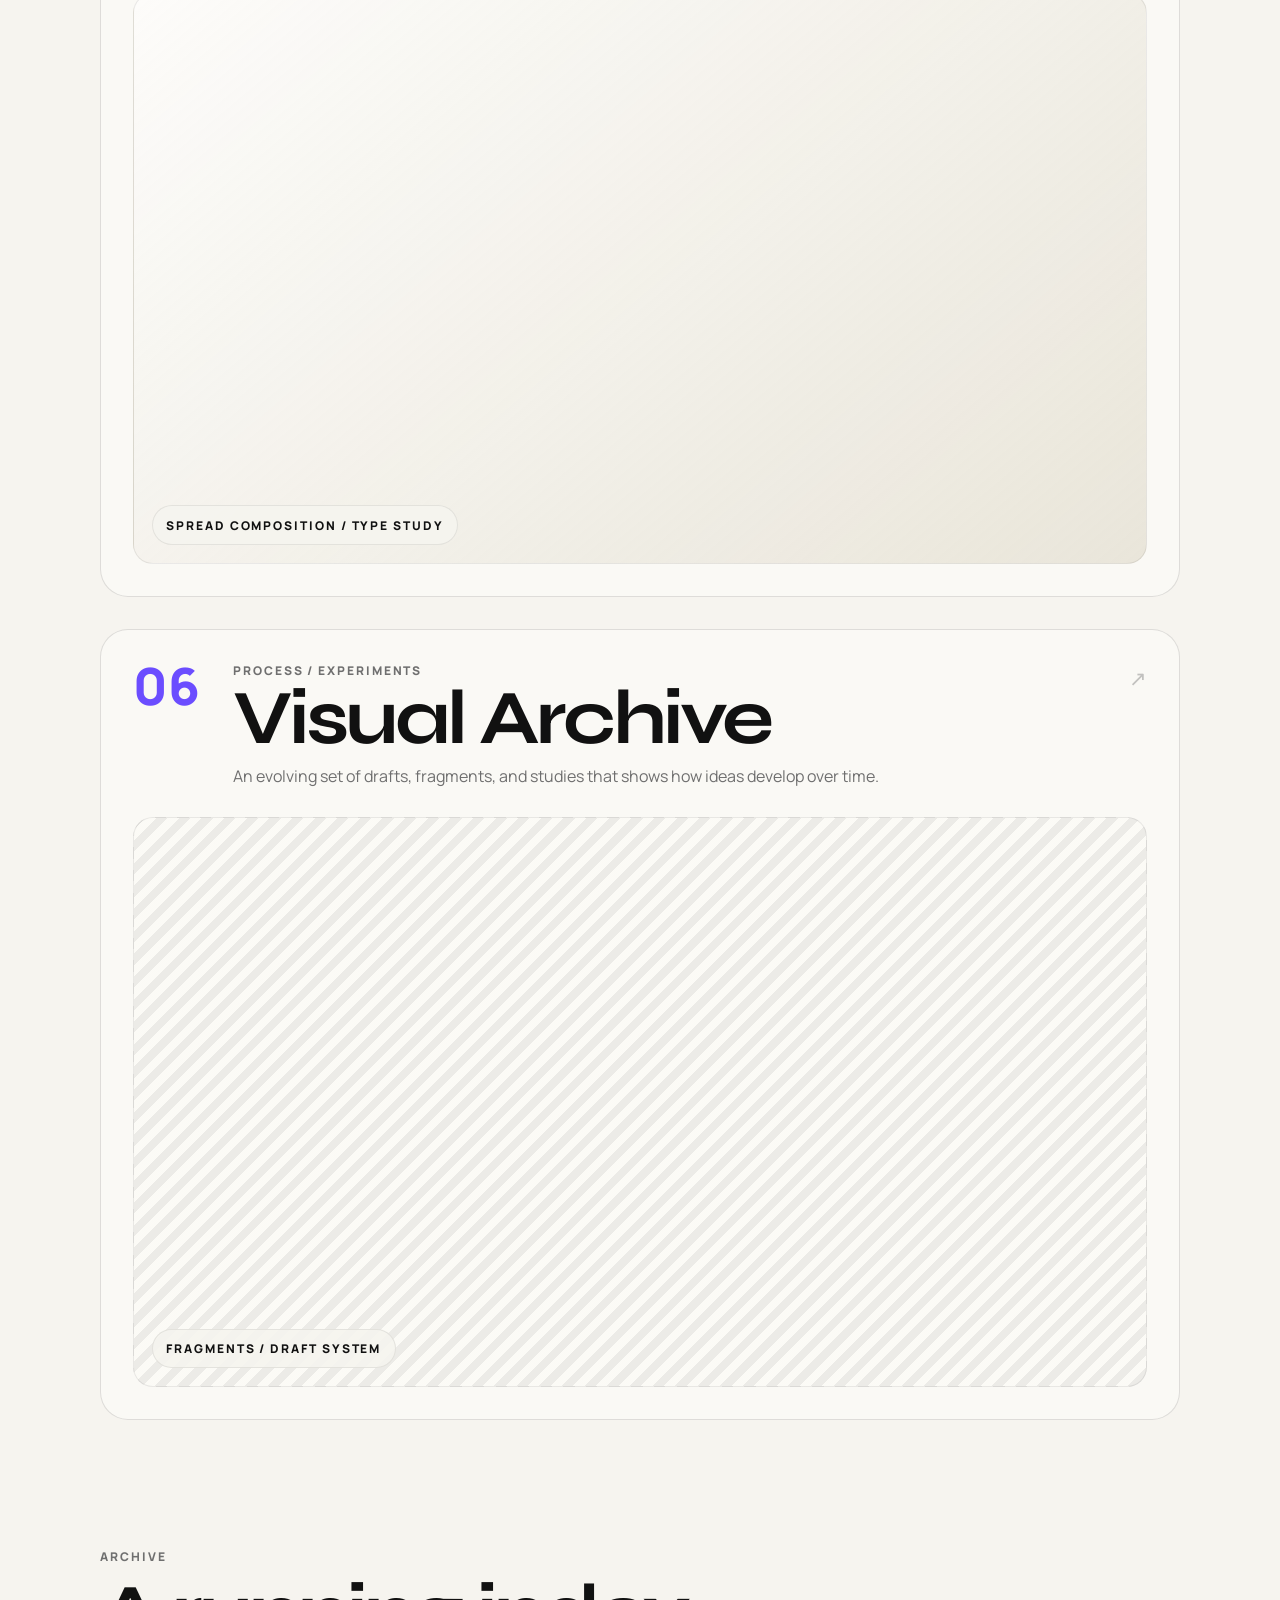
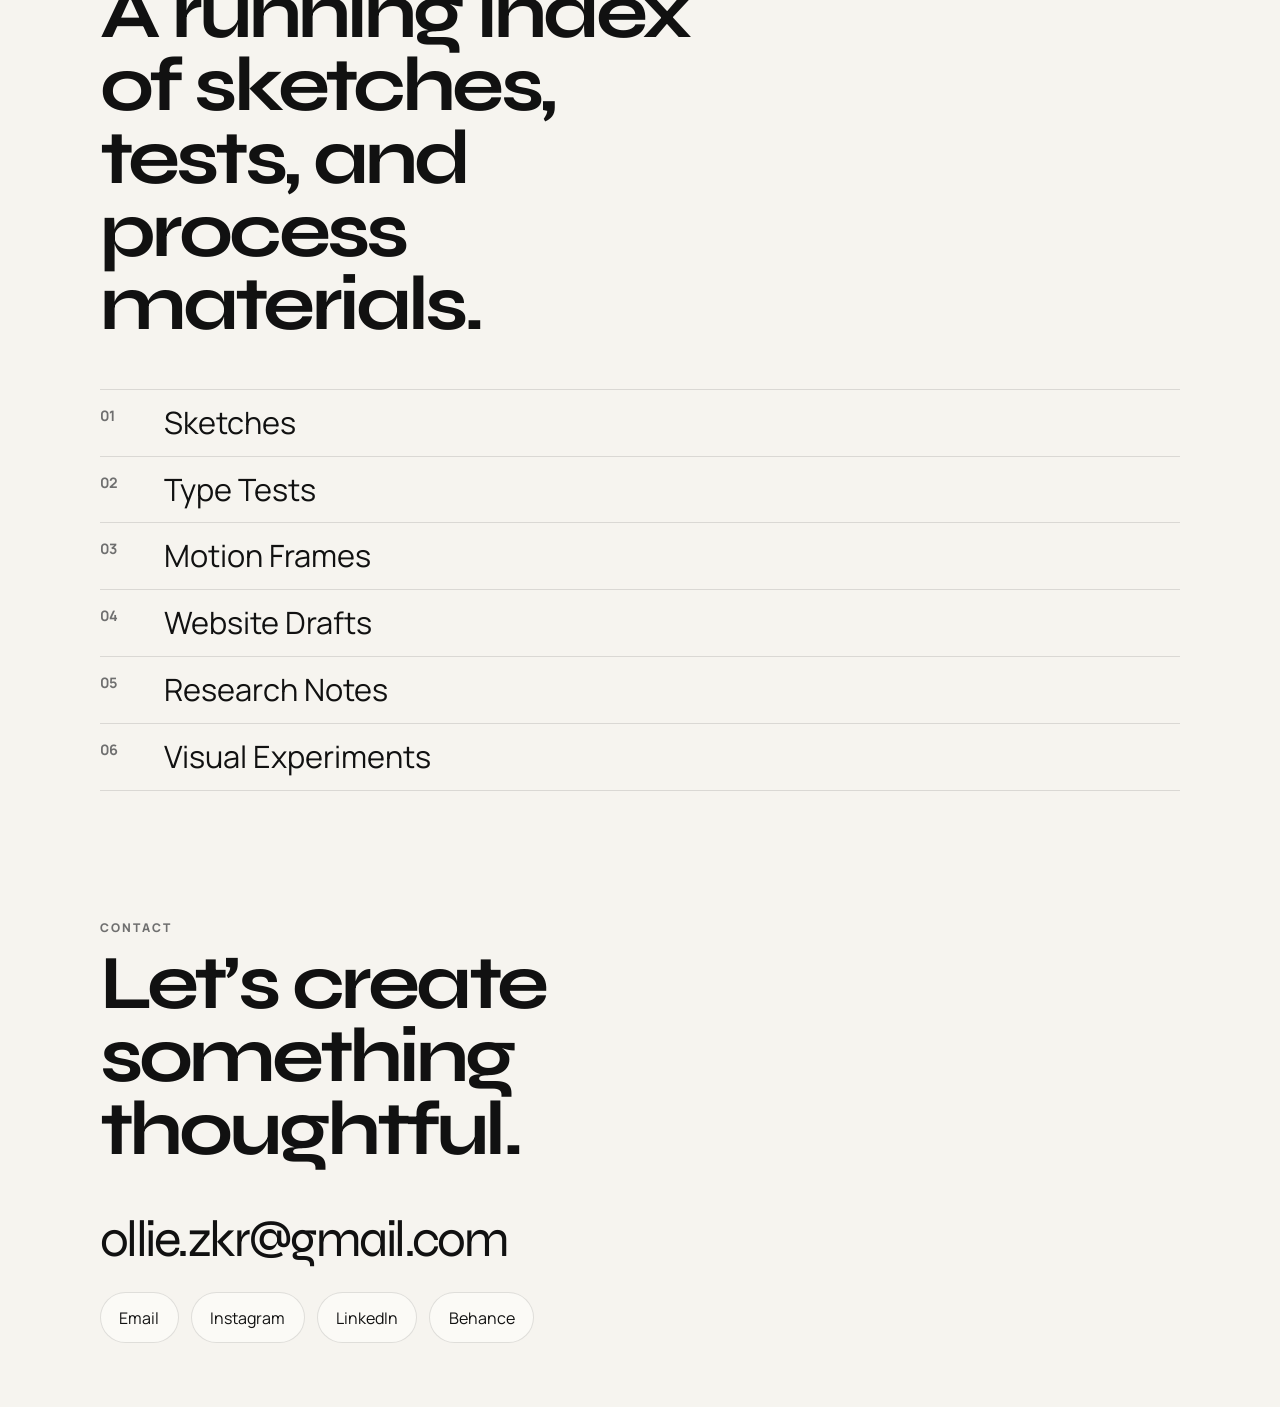
==== commit 55b104d2: "Refine portfolio into an editorial studio-style layout" ====
--- a/index.html
+++ b/index.html
@@ -19,8 +19,8 @@
 <body>
   <a class="site-name" href="#top">Ollie Design</a>
 
-  <button class="nav-toggle" type="button" aria-expanded="false" aria-controls="site-nav">
-    Menu
+  <button class="nav-toggle" type="button" aria-expanded="false" aria-controls="site-nav" aria-label="Open navigation">
+    +
   </button>
 
   <nav class="side-nav" id="site-nav" aria-label="Primary navigation">
@@ -33,8 +33,10 @@
   <main id="top">
     <section class="hero section" id="hero">
       <div class="hero-main reveal">
-        <h1>Graphic Design Studio</h1>
-        <p class="hero-role">Olga Zakharchenko</p>
+        <h1>Olga<br />Zakharchenko</h1>
+        <p class="hero-role">Graphic Designer</p>
+      </div>
+      <div class="hero-note reveal">
         <p class="hero-intro">
           I create visual systems, digital experiences, and storytelling projects across
           culture, ecology, and motion.
@@ -42,46 +44,39 @@
       </div>
     </section>
 
-
-
-    <section class="services section" id="services">
-      <div class="section-heading reveal">
+    <section class="about section" id="about" data-section="about">
+      <div class="section-heading reveal">
+        <p class="eyebrow">Just About</p>
+        <h2>Art, culture, ecology, motion, and digital design brought together with clarity.</h2>
+      </div>
+
+      <div class="about-layout reveal">
+        <p class="about-text">
+          I’m a graphic design student at OCAD University interested in how design can guide
+          people through culture, information, and emotion. My work often connects art,
+          ecology, motion, and digital spaces.
+        </p>
+      </div>
+
+      <div class="services-editorial reveal">
         <p class="eyebrow">What I Do</p>
-        <h2>Visual systems and storytelling across identity, type, motion, and interaction.</h2>
-      </div>
-
-      <div class="services-list">
-        <article class="service-row reveal">
-          <h3>Visual Identity</h3>
-          <p>Identity systems built to feel distinct, clear, and flexible across formats.</p>
-        </article>
-        <article class="service-row reveal">
-          <h3>Editorial &amp; Typography</h3>
-          <p>Layouts and type choices that create rhythm, structure, and readability.</p>
-        </article>
-        <article class="service-row reveal">
-          <h3>Web &amp; Interactive Design</h3>
-          <p>Digital experiences that balance atmosphere, usability, and navigation.</p>
-        </article>
-        <article class="service-row reveal">
-          <h3>Motion &amp; Storytelling</h3>
-          <p>Movement and sequencing used to give visual ideas emotion and pace.</p>
-        </article>
-        <article class="service-row reveal">
-          <h3>Environmental Communication</h3>
-          <p>Design frameworks for translating cultural and ecological ideas into form.</p>
-        </article>
+        <div class="services-stack">
+          <p>Visual Identity</p>
+          <p>Editorial &amp; Typography</p>
+          <p>Web &amp; Interactive Design</p>
+          <p>Motion &amp; Storytelling</p>
+          <p>Environmental Communication</p>
+        </div>
       </div>
     </section>
 
     <section class="work section" id="work" data-section="work">
       <div class="section-heading reveal">
         <p class="eyebrow">Selected Cases</p>
-        <h2>Large-scale studio projects presented as clear, stacked visual narratives.</h2>
+        <h2>Large-format case studies built with the pace and hierarchy of an editorial studio site.</h2>
       </div>
 
       <div class="cases-list">
-        <!-- Edit case titles, categories, descriptions, and placeholder labels here -->
         <article class="case-block reveal">
           <div class="case-header">
             <p class="case-number">01</p>
@@ -95,7 +90,7 @@
             <span class="case-arrow" aria-hidden="true">↗</span>
           </div>
           <div class="case-visual visual-blue">
-            <div class="placeholder-label">Landscape Placeholder</div>
+            <div class="case-panel-label">Web Interface / Cultural Map</div>
           </div>
         </article>
 
@@ -112,7 +107,7 @@
             <span class="case-arrow" aria-hidden="true">↗</span>
           </div>
           <div class="case-visual visual-neutral">
-            <div class="placeholder-label">Landscape Placeholder</div>
+            <div class="case-panel-label">Type Motion / Frame Sequence</div>
           </div>
         </article>
 
@@ -129,7 +124,7 @@
             <span class="case-arrow" aria-hidden="true">↗</span>
           </div>
           <div class="case-visual visual-green">
-            <div class="placeholder-label">Landscape Placeholder</div>
+            <div class="case-panel-label">Systems Graphic / Research Panel</div>
           </div>
         </article>
 
@@ -146,7 +141,7 @@
             <span class="case-arrow" aria-hidden="true">↗</span>
           </div>
           <div class="case-visual visual-dark">
-            <div class="placeholder-label">Landscape Placeholder</div>
+            <div class="case-panel-label">Immersive Concept / Tactile Scene</div>
           </div>
         </article>
 
@@ -163,7 +158,7 @@
             <span class="case-arrow" aria-hidden="true">↗</span>
           </div>
           <div class="case-visual visual-pearl">
-            <div class="placeholder-label">Landscape Placeholder</div>
+            <div class="case-panel-label">Spread Composition / Type Study</div>
           </div>
         </article>
 
@@ -180,7 +175,7 @@
             <span class="case-arrow" aria-hidden="true">↗</span>
           </div>
           <div class="case-visual visual-line">
-            <div class="placeholder-label">Landscape Placeholder</div>
+            <div class="case-panel-label">Fragments / Draft System</div>
           </div>
         </article>
       </div>
@@ -189,34 +184,16 @@
     <section class="archive section" id="archive" data-section="archive">
       <div class="section-heading reveal">
         <p class="eyebrow">Archive</p>
-        <h2>A lighter process space for fragments, tests, and visual notes.</h2>
-      </div>
-
-      <div class="archive-grid">
-        <article class="archive-card reveal">
-          <h3>Sketches</h3>
-          <p>Loose studies and early composition directions.</p>
-        </article>
-        <article class="archive-card reveal">
-          <h3>Type Tests</h3>
-          <p>Experiments with scale, weight, spacing, and rhythm.</p>
-        </article>
-        <article class="archive-card reveal">
-          <h3>Motion Frames</h3>
-          <p>Single frames and transitions from animation work.</p>
-        </article>
-        <article class="archive-card reveal">
-          <h3>Website Drafts</h3>
-          <p>Wireframes, UI directions, and interaction thoughts.</p>
-        </article>
-        <article class="archive-card reveal">
-          <h3>Research Notes</h3>
-          <p>Collected references, system thinking, and observations.</p>
-        </article>
-        <article class="archive-card reveal">
-          <h3>Visual Experiments</h3>
-          <p>Poster, interface, and image tests that stay open-ended.</p>
-        </article>
+        <h2>A running index of sketches, tests, and process materials.</h2>
+      </div>
+
+      <div class="archive-index reveal">
+        <div class="archive-row"><span>01</span><p>Sketches</p></div>
+        <div class="archive-row"><span>02</span><p>Type Tests</p></div>
+        <div class="archive-row"><span>03</span><p>Motion Frames</p></div>
+        <div class="archive-row"><span>04</span><p>Website Drafts</p></div>
+        <div class="archive-row"><span>05</span><p>Research Notes</p></div>
+        <div class="archive-row"><span>06</span><p>Visual Experiments</p></div>
       </div>
     </section>
 
--- a/styles.css
+++ b/styles.css
@@ -69,7 +69,11 @@
   border: 1px solid var(--border);
   border-radius: 999px;
   background: rgba(251, 250, 246, 0.96);
-  padding: 0.75rem 1rem;
+  width: 2.8rem;
+  height: 2.8rem;
+  padding: 0;
+  font-size: 1.4rem;
+  line-height: 1;
   cursor: pointer;
 }
 
@@ -78,7 +82,7 @@
   right: 1.5rem;
   display: grid;
   justify-items: end;
-  gap: 0.45rem;
+  gap: 0.35rem;
   text-align: right;
 }
 
@@ -106,7 +110,7 @@
 }
 
 .archive-link {
-  margin-top: 0.65rem;
+  margin-top: 1rem;
 }
 
 main {
@@ -122,13 +126,15 @@
 .hero {
   min-height: 100vh;
   display: grid;
-  align-items: center;
-  padding-top: 6rem;
+  grid-template-columns: minmax(0, 1.3fr) minmax(220px, 0.7fr);
+  align-items: end;
+  padding-top: 7rem;
+  padding-bottom: 3rem;
 }
 
 .eyebrow,
-.project-category,
-.placeholder-label {
+.case-category,
+.case-panel-label {
   font-size: 0.75rem;
   font-weight: 800;
   letter-spacing: 0.16em;
@@ -136,45 +142,55 @@
 }
 
 .eyebrow,
-.project-category {
+.case-category {
   color: var(--muted);
 }
 
 .hero h1,
 .section-heading h2,
-.service-row h3,
+.services-stack p,
 .case-block h3,
-.archive-card h3,
 .contact-email {
   font-family: "Syne", sans-serif;
 }
 
 .hero h1 {
   margin: 0;
+  max-width: 7ch;
+  font-size: clamp(5.3rem, 13vw, 10.2rem);
+  line-height: 0.82;
+  letter-spacing: -0.08em;
+}
+
+.hero-role {
+  margin: 1.1rem 0 0;
+  color: var(--muted);
+  font-size: clamp(2rem, 4vw, 3.3rem);
+  font-weight: 700;
+  letter-spacing: -0.05em;
   max-width: 8ch;
-  font-size: clamp(4.6rem, 10vw, 8.8rem);
-  line-height: 0.88;
-  letter-spacing: -0.08em;
-}
-
-.hero-role {
-  margin: 1rem 0 0;
-  color: var(--muted);
-  font-size: clamp(1.15rem, 2vw, 1.45rem);
-  font-weight: 700;
+}
+
+.hero-note {
+  display: flex;
+  justify-content: flex-end;
+  align-items: flex-start;
+  padding-bottom: 1rem;
 }
 
 .hero-intro {
-  max-width: 38rem;
-  margin: 1.6rem 0 0;
-  font-size: 1.08rem;
-  line-height: 1.75;
+  max-width: 18rem;
+  margin: 0;
+  padding-top: 0.4rem;
+  border-top: 2px solid var(--ink);
+  font-size: 1rem;
+  line-height: 1.7;
 }
 
 .section-heading {
   display: grid;
   gap: 0.7rem;
-  margin-bottom: 2.4rem;
+  margin-bottom: 3rem;
 }
 
 .eyebrow {
@@ -183,8 +199,8 @@
 
 .section-heading h2 {
   margin: 0;
-  max-width: 13ch;
-  font-size: clamp(2.4rem, 5vw, 4.8rem);
+  max-width: 11ch;
+  font-size: clamp(2.8rem, 6vw, 5.6rem);
   line-height: 0.95;
   letter-spacing: -0.05em;
 }
@@ -201,48 +217,45 @@
   line-height: 1.7;
 }
 
-.services-list {
-  display: grid;
-  gap: 0;
-  border-top: 1px solid var(--border);
-}
-
-.service-row {
-  display: grid;
-  grid-template-columns: minmax(220px, 0.8fr) minmax(0, 1fr);
-  gap: 1.5rem;
-  padding: 1.2rem 0;
-  border-bottom: 1px solid var(--border);
-  transition: border-color 0.2s ease, transform 0.2s ease;
-}
-
-.service-row:hover {
-  transform: translateX(4px);
-  border-color: rgba(107, 77, 255, 0.24);
-}
-
-.service-row h3 {
-  margin: 0;
-  font-size: 1.45rem;
-  line-height: 1.05;
-}
-
-.service-row p,
 .case-description,
-.archive-card p {
+.about-text {
   margin: 0;
   color: var(--muted);
   line-height: 1.65;
 }
 
+.services-editorial {
+  margin-top: 4rem;
+}
+
+.services-stack {
+  display: grid;
+  gap: 0.35rem;
+  margin-top: 1rem;
+}
+
+.services-stack p {
+  margin: 0;
+  font-size: clamp(2.2rem, 5vw, 4.8rem);
+  line-height: 0.95;
+  letter-spacing: -0.06em;
+  text-transform: uppercase;
+  transition: color 0.25s ease, transform 0.25s ease;
+}
+
+.services-stack p:hover {
+  color: var(--accent-purple);
+  transform: translateX(8px);
+}
+
 .cases-list {
   display: grid;
-  gap: 1.4rem;
+  gap: 2rem;
 }
 
 .case-block {
-  padding: 1.6rem;
-  background: rgba(251, 250, 246, 0.82);
+  padding: 2rem;
+  background: rgba(251, 250, 246, 0.78);
   border: 1px solid var(--border);
   border-radius: var(--radius-large);
   transition:
@@ -277,7 +290,7 @@
   grid-template-columns: 5rem minmax(0, 1fr) auto;
   gap: 1.25rem;
   align-items: start;
-  margin-bottom: 1.35rem;
+  margin-bottom: 1.7rem;
 }
 
 .case-number {
@@ -289,20 +302,21 @@
 }
 
 .case-copy {
-  max-width: 48rem;
+  max-width: 56rem;
 }
 
 .case-block h3 {
   margin: 0.2rem 0 0.55rem;
-  font-size: clamp(2.2rem, 5vw, 4.4rem);
+  font-size: clamp(2.8rem, 6vw, 5.4rem);
   line-height: 0.94;
   letter-spacing: -0.05em;
-  transition: transform 0.38s ease;
+  transition: transform 0.38s ease, color 0.38s ease;
 }
 
 .case-block:hover h3,
 .case-block.is-tapped h3,
 .case-block:active h3 {
+  color: var(--accent-purple);
   transform: translateX(10px);
 }
 
@@ -328,10 +342,10 @@
 }
 
 .case-visual {
-  min-height: 23rem;
+  min-height: 27rem;
   display: flex;
   align-items: end;
-  padding: 1rem;
+  padding: 1.1rem;
   border-radius: 20px;
   border: 1px solid rgba(17, 17, 17, 0.08);
   aspect-ratio: 16 / 9;
@@ -376,36 +390,45 @@
     );
 }
 
-.placeholder-label {
+.case-panel-label {
   display: inline-block;
   padding: 0.65rem 0.85rem;
-  background: rgba(251, 250, 246, 0.92);
+  background: rgba(246, 244, 239, 0.9);
   border: 1px solid rgba(17, 17, 17, 0.08);
   border-radius: 999px;
 }
 
-.archive-grid {
-  display: grid;
-  grid-template-columns: repeat(3, minmax(0, 1fr));
+.archive-index {
+  display: grid;
+  gap: 0;
+  border-top: 1px solid var(--border);
+}
+
+.archive-row {
+  display: grid;
+  grid-template-columns: 3rem 1fr;
   gap: 1rem;
-}
-
-.archive-card {
-  min-height: 10.5rem;
-  padding: 1.25rem;
-  border: 1px solid var(--border);
-  border-radius: 18px;
-  transition: background-color 0.25s ease, border-color 0.25s ease;
-}
-
-.archive-card:hover {
-  background: rgba(255, 122, 26, 0.08);
-  border-color: rgba(17, 17, 17, 0.18);
-}
-
-.archive-card h3 {
-  margin: 0 0 0.75rem;
-  font-size: 1.2rem;
+  padding: 1rem 0;
+  border-bottom: 1px solid var(--border);
+  transition: color 0.22s ease, transform 0.22s ease, border-color 0.22s ease;
+}
+
+.archive-row:hover {
+  color: var(--accent-orange);
+  transform: translateX(6px);
+  border-color: rgba(255, 122, 47, 0.24);
+}
+
+.archive-row span {
+  color: var(--muted);
+  font-size: 0.9rem;
+  font-weight: 700;
+}
+
+.archive-row p {
+  margin: 0;
+  font-size: clamp(1.35rem, 2.4vw, 2rem);
+  line-height: 1.1;
 }
 
 .contact-layout {
@@ -463,13 +486,10 @@
 }
 
 @media (max-width: 1024px) {
-  .archive-grid {
-    grid-template-columns: repeat(2, minmax(0, 1fr));
-  }
-
-  .service-row {
+  .hero {
     grid-template-columns: 1fr;
-    gap: 0.55rem;
+    gap: 2rem;
+    align-items: end;
   }
 
   .case-block {
@@ -528,11 +548,11 @@
   .hero {
     min-height: auto;
     padding-top: 7rem;
-    padding-bottom: 1rem;
+    padding-bottom: 2rem;
   }
 
   .hero h1 {
-    font-size: clamp(3.5rem, 16vw, 5.2rem);
+    font-size: clamp(4rem, 17vw, 6rem);
   }
 
   .hero-intro,
@@ -540,8 +560,20 @@
     font-size: 1rem;
   }
 
-  .archive-grid {
-    grid-template-columns: 1fr;
+  .hero-role {
+    font-size: clamp(1.6rem, 8vw, 2.4rem);
+  }
+
+  .hero-note {
+    justify-content: flex-start;
+  }
+
+  .services-editorial {
+    margin-top: 3rem;
+  }
+
+  .services-stack p {
+    font-size: clamp(2rem, 10vw, 3.2rem);
   }
 
   .case-header {
@@ -569,12 +601,12 @@
 
   .site-name,
   .side-nav a,
-  .service-row,
+  .services-stack p,
   .case-block,
   .case-block h3,
   .case-visual,
   .case-arrow,
-  .archive-card,
+  .archive-row,
   .contact-email,
   .contact-links a,
   .reveal {
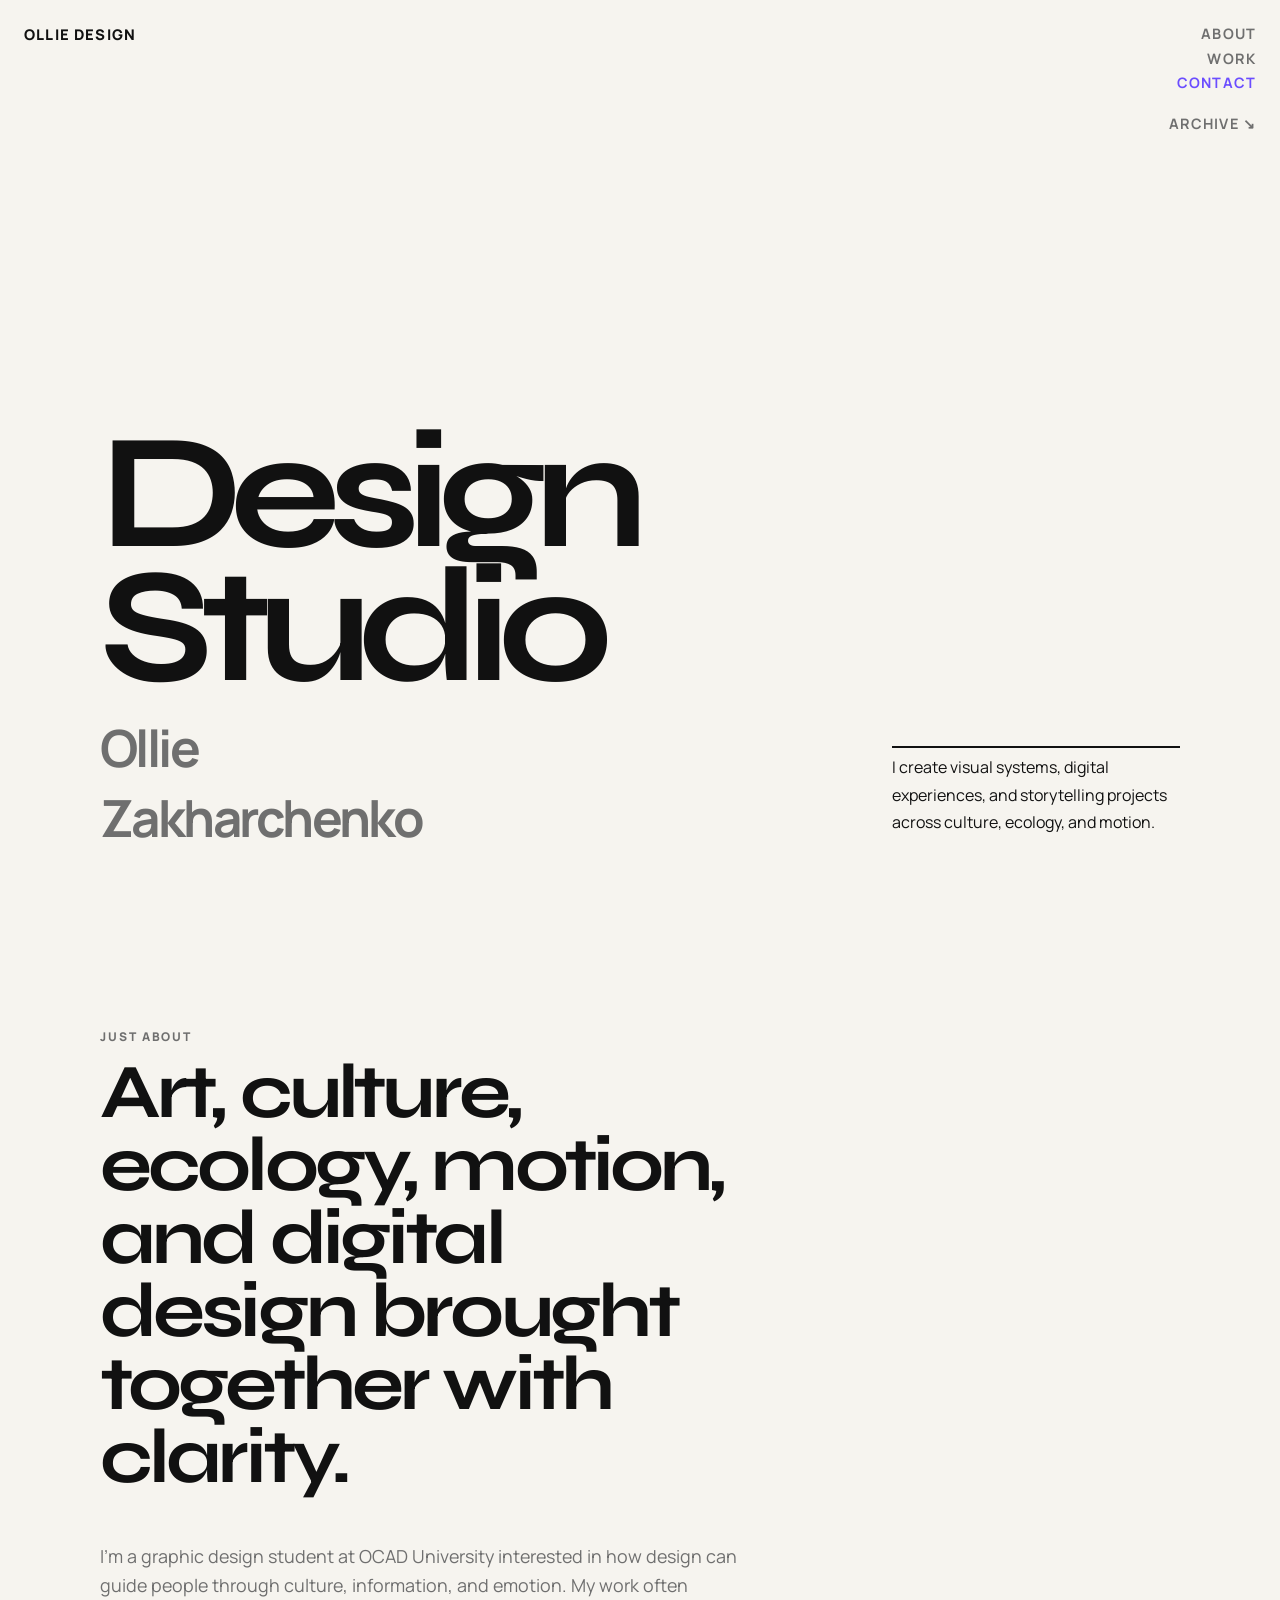
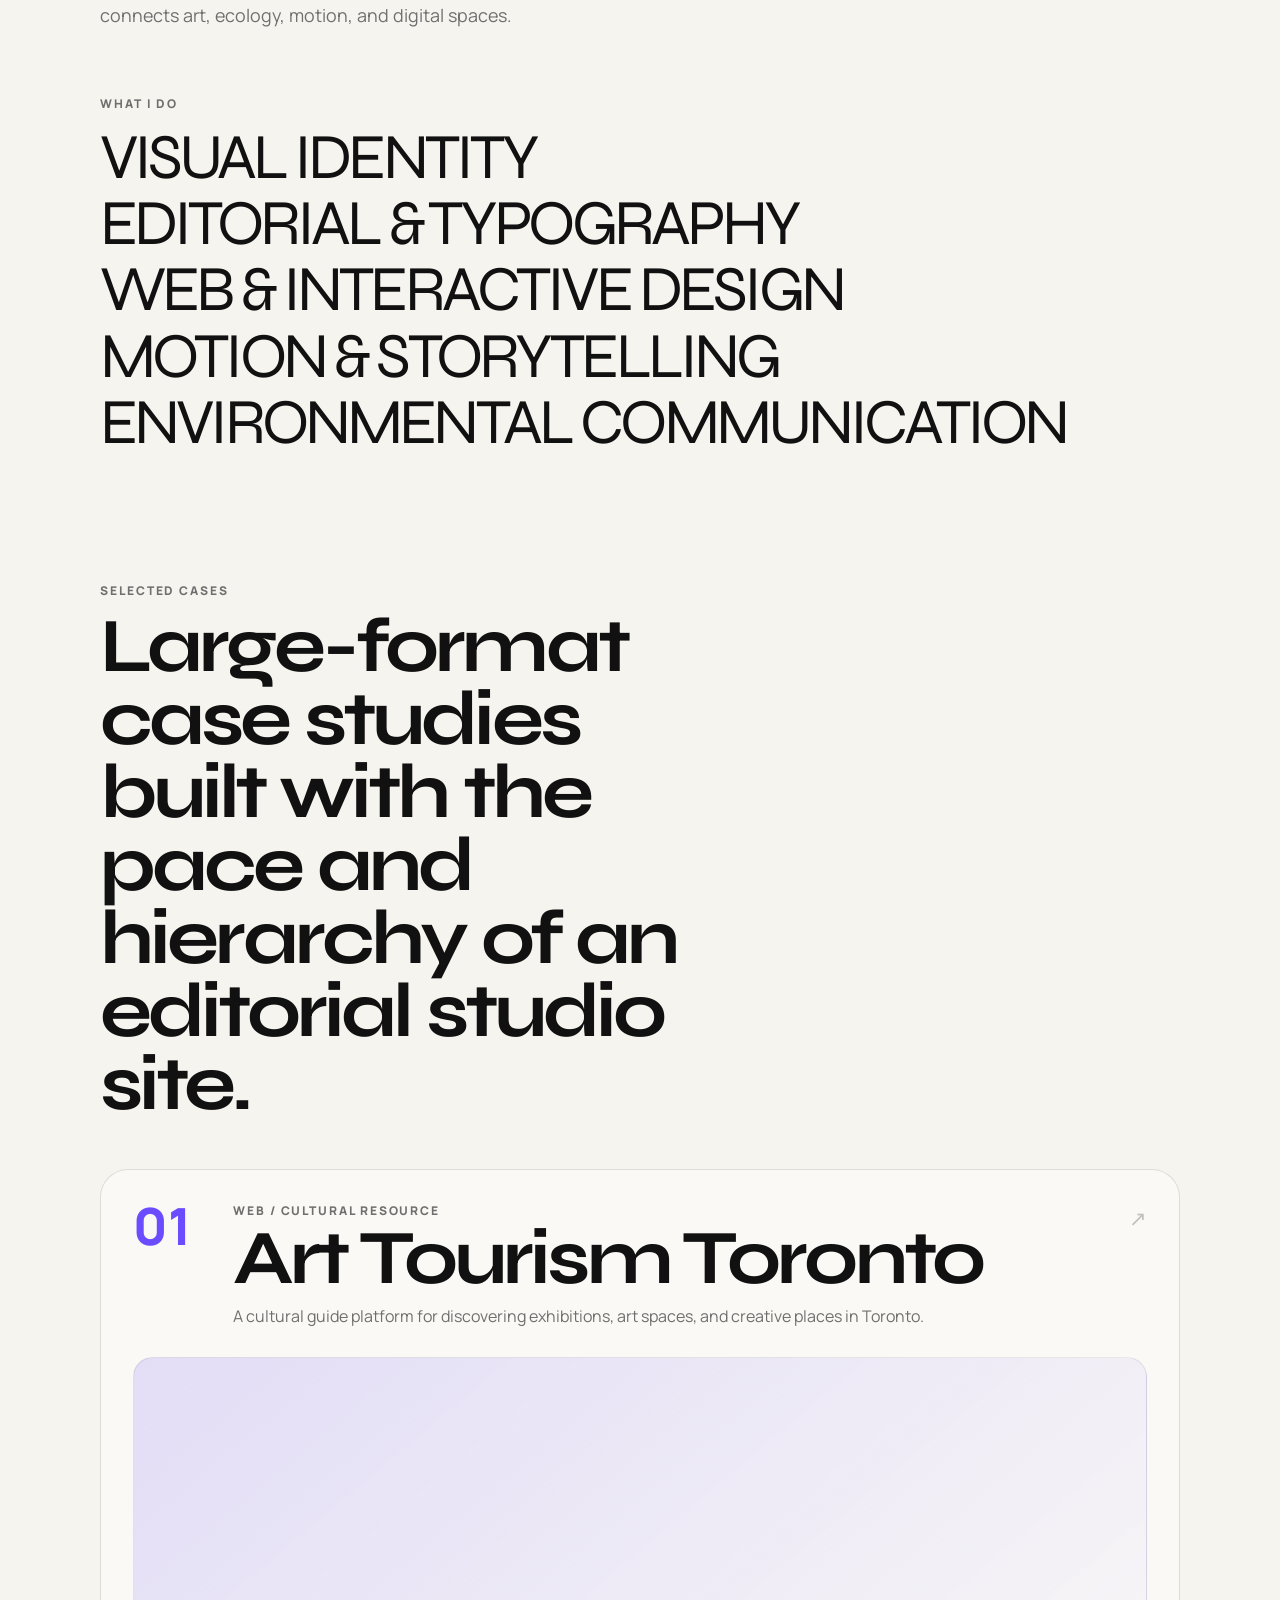
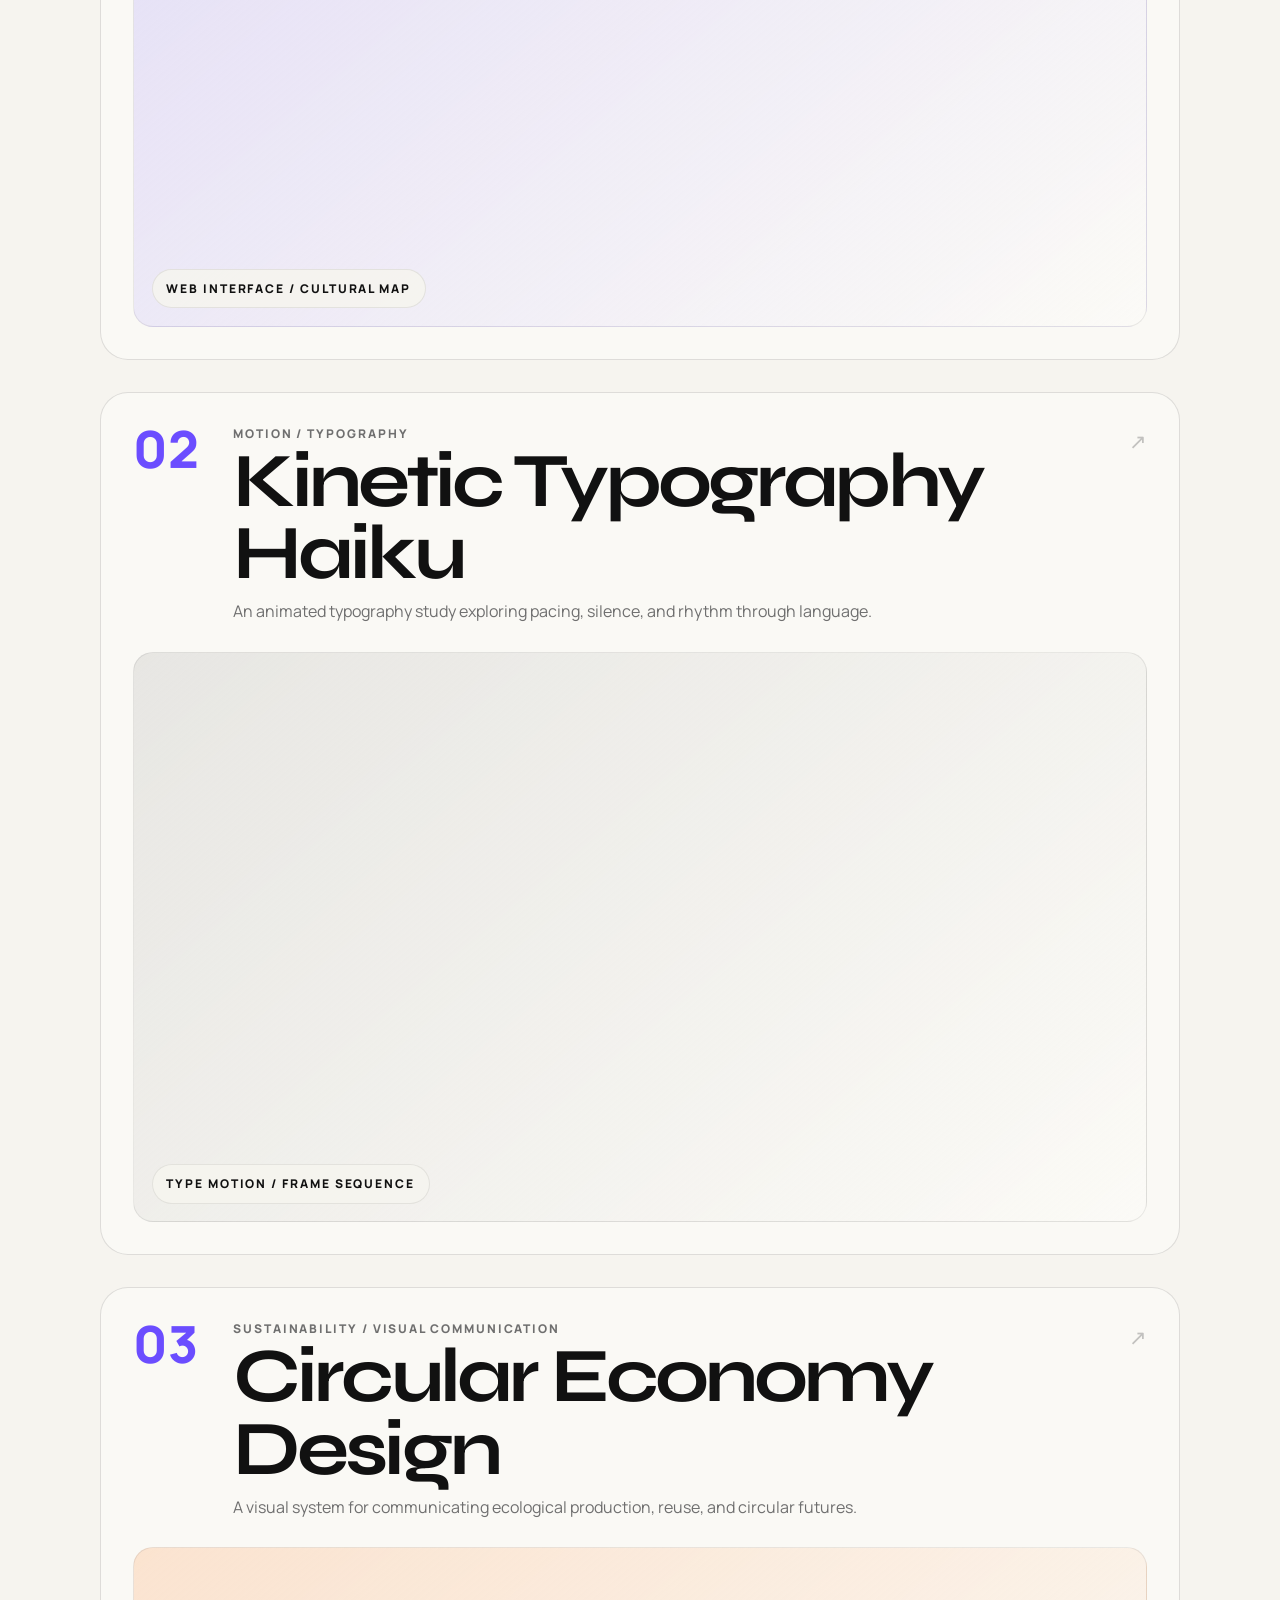
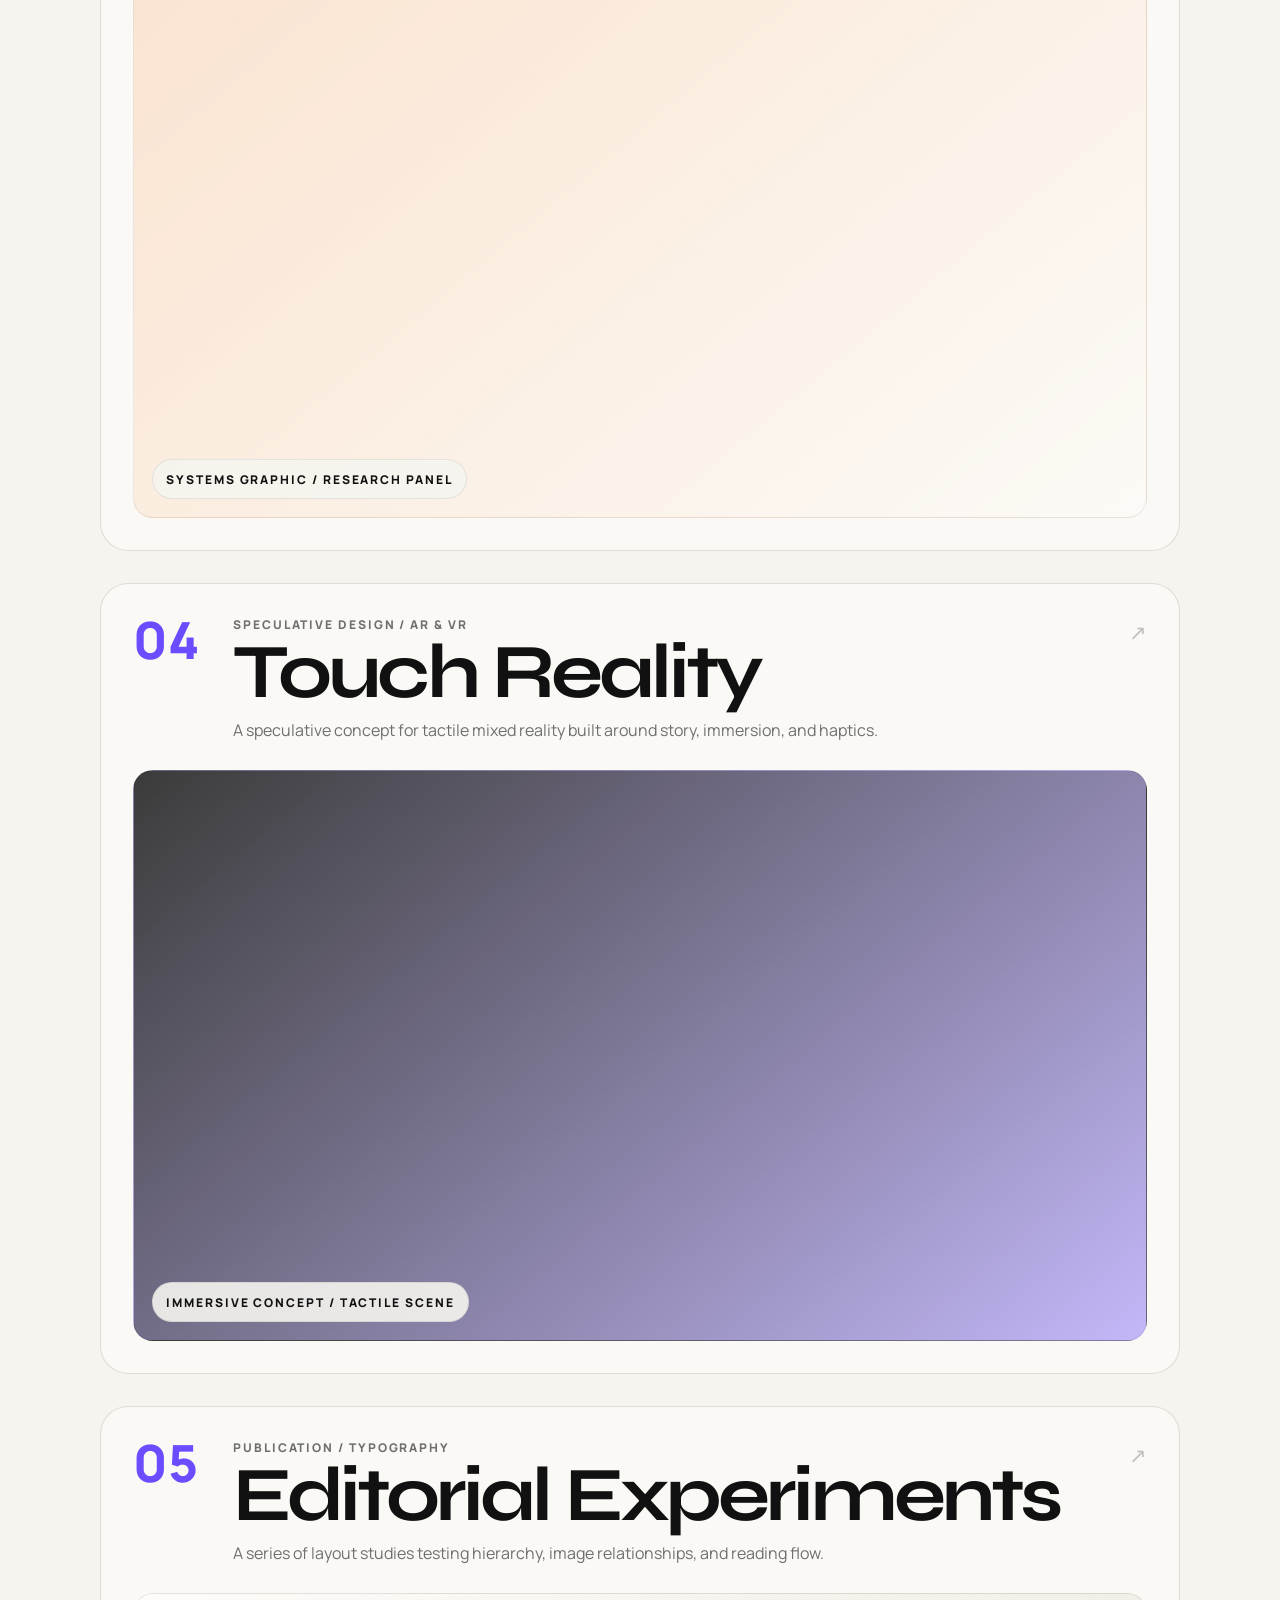
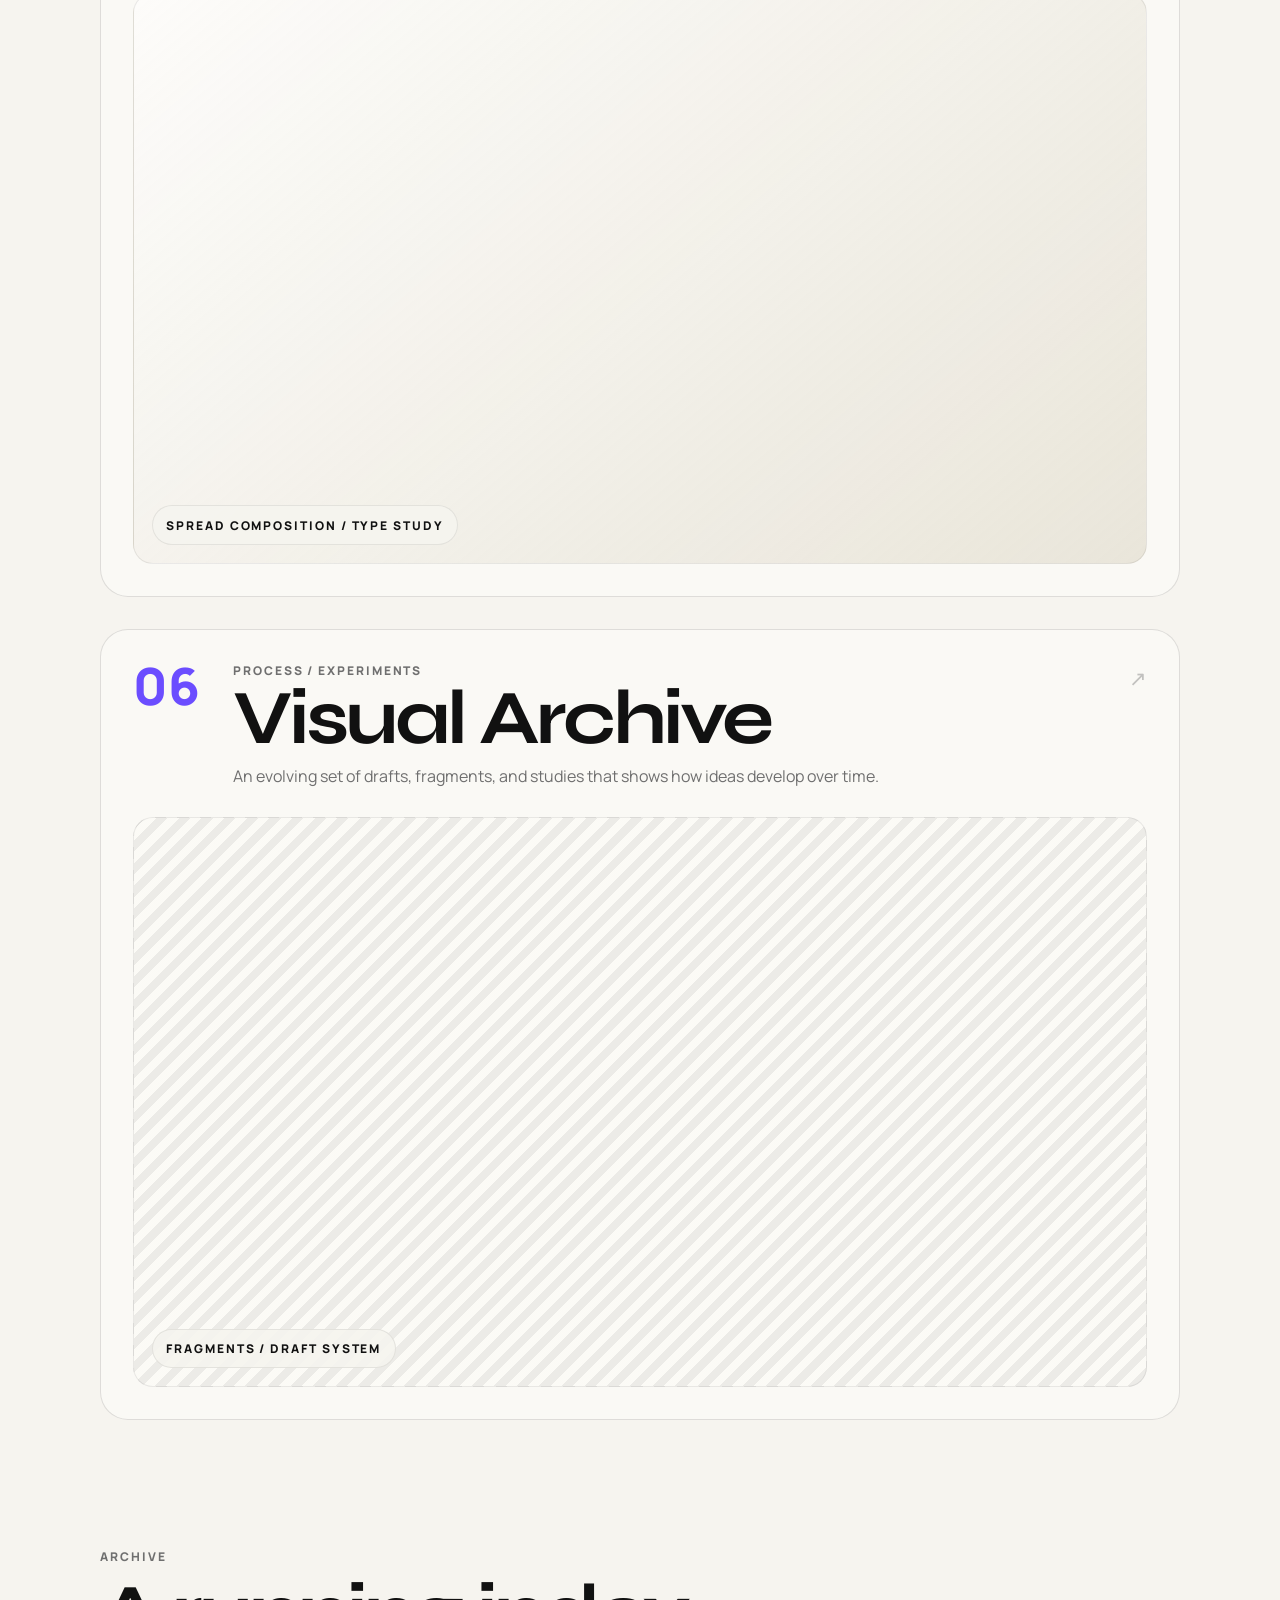
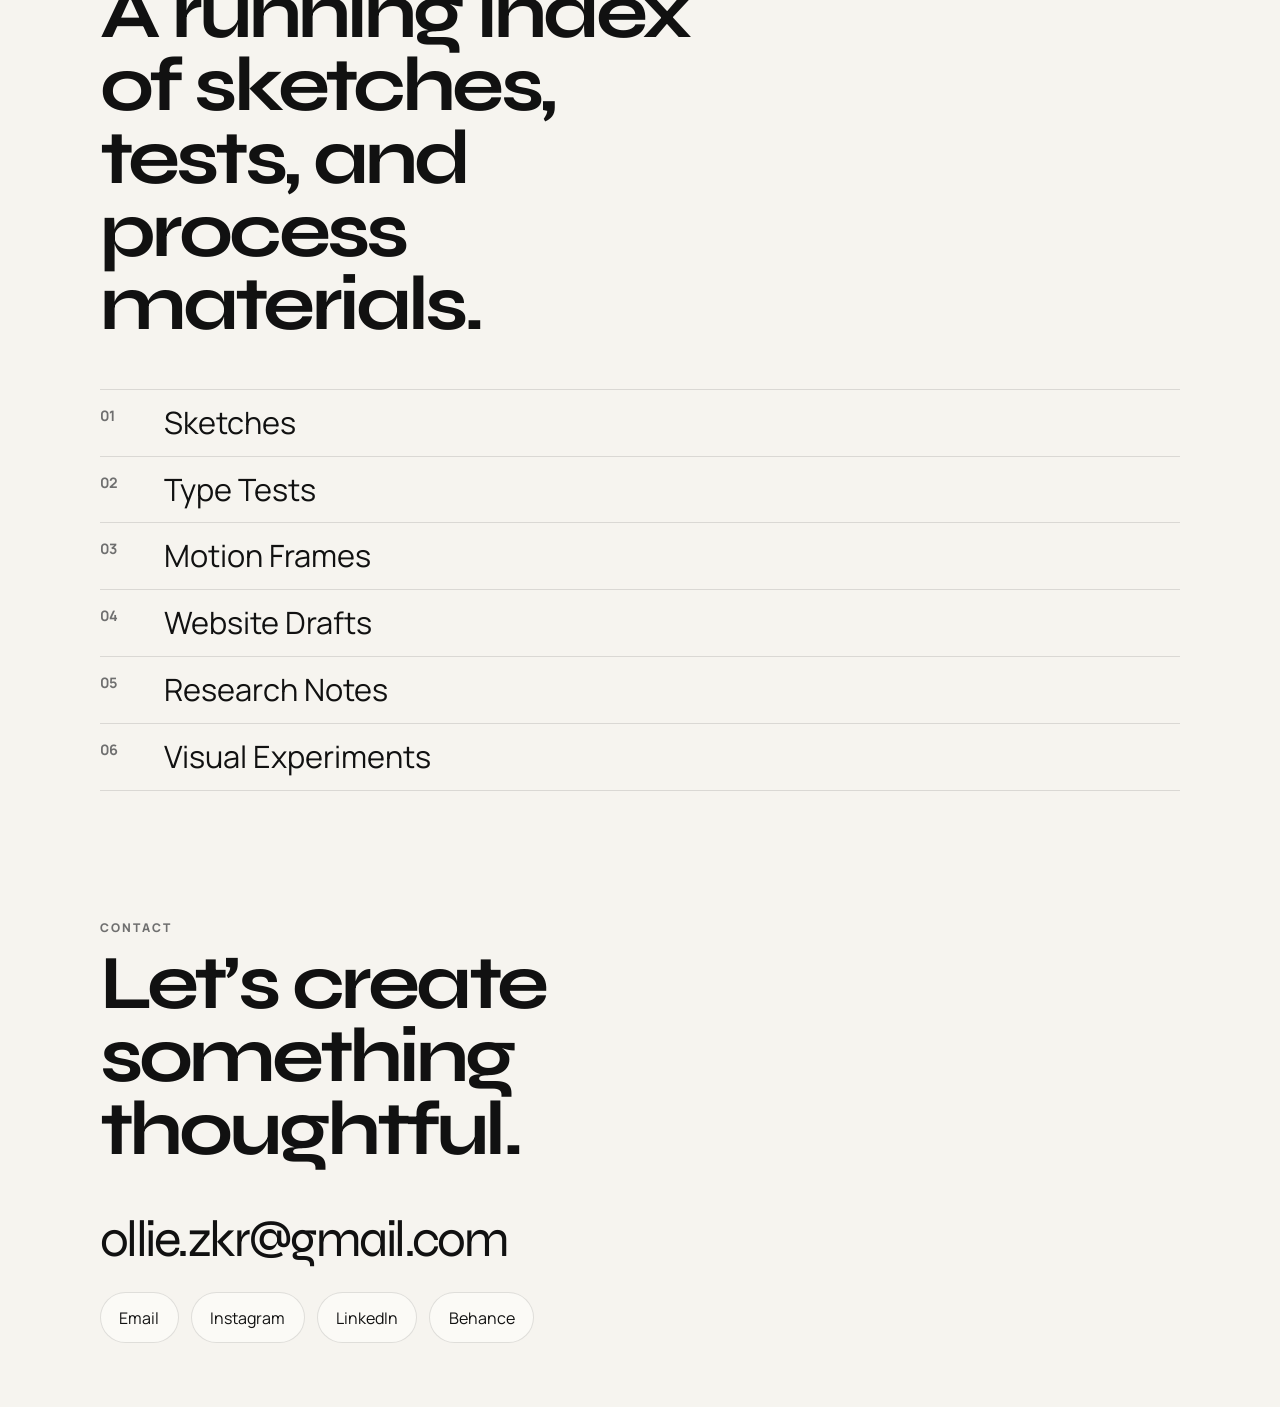
==== commit ba5a1b87: "Reset the portfolio" ====
--- a/index.html
+++ b/index.html
@@ -33,8 +33,8 @@
   <main id="top">
     <section class="hero section" id="hero">
       <div class="hero-main reveal">
-        <h1>Olga<br />Zakharchenko</h1>
-        <p class="hero-role">Graphic Designer</p>
+        <h1>Design<br />Studio</h1>
+        <p class="hero-role">Ollie Zakharchenko</p>
       </div>
       <div class="hero-note reveal">
         <p class="hero-intro">
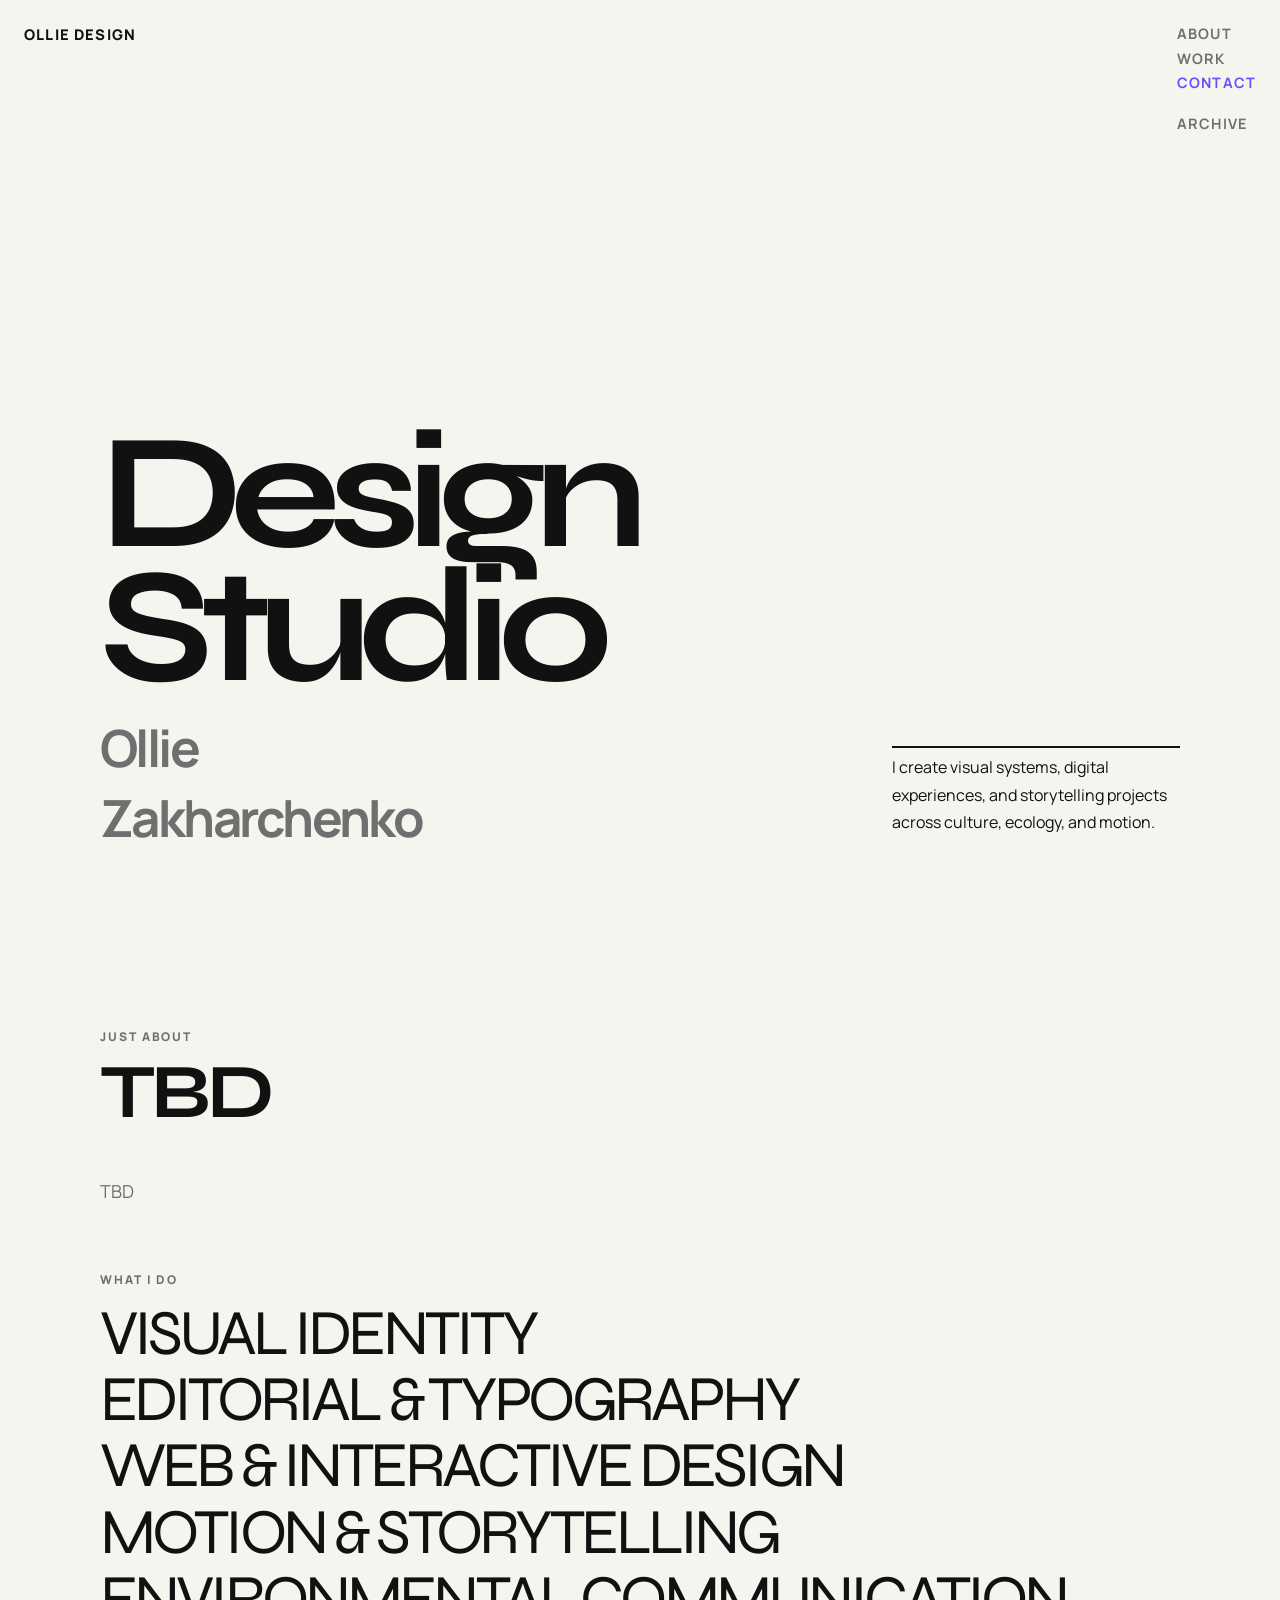
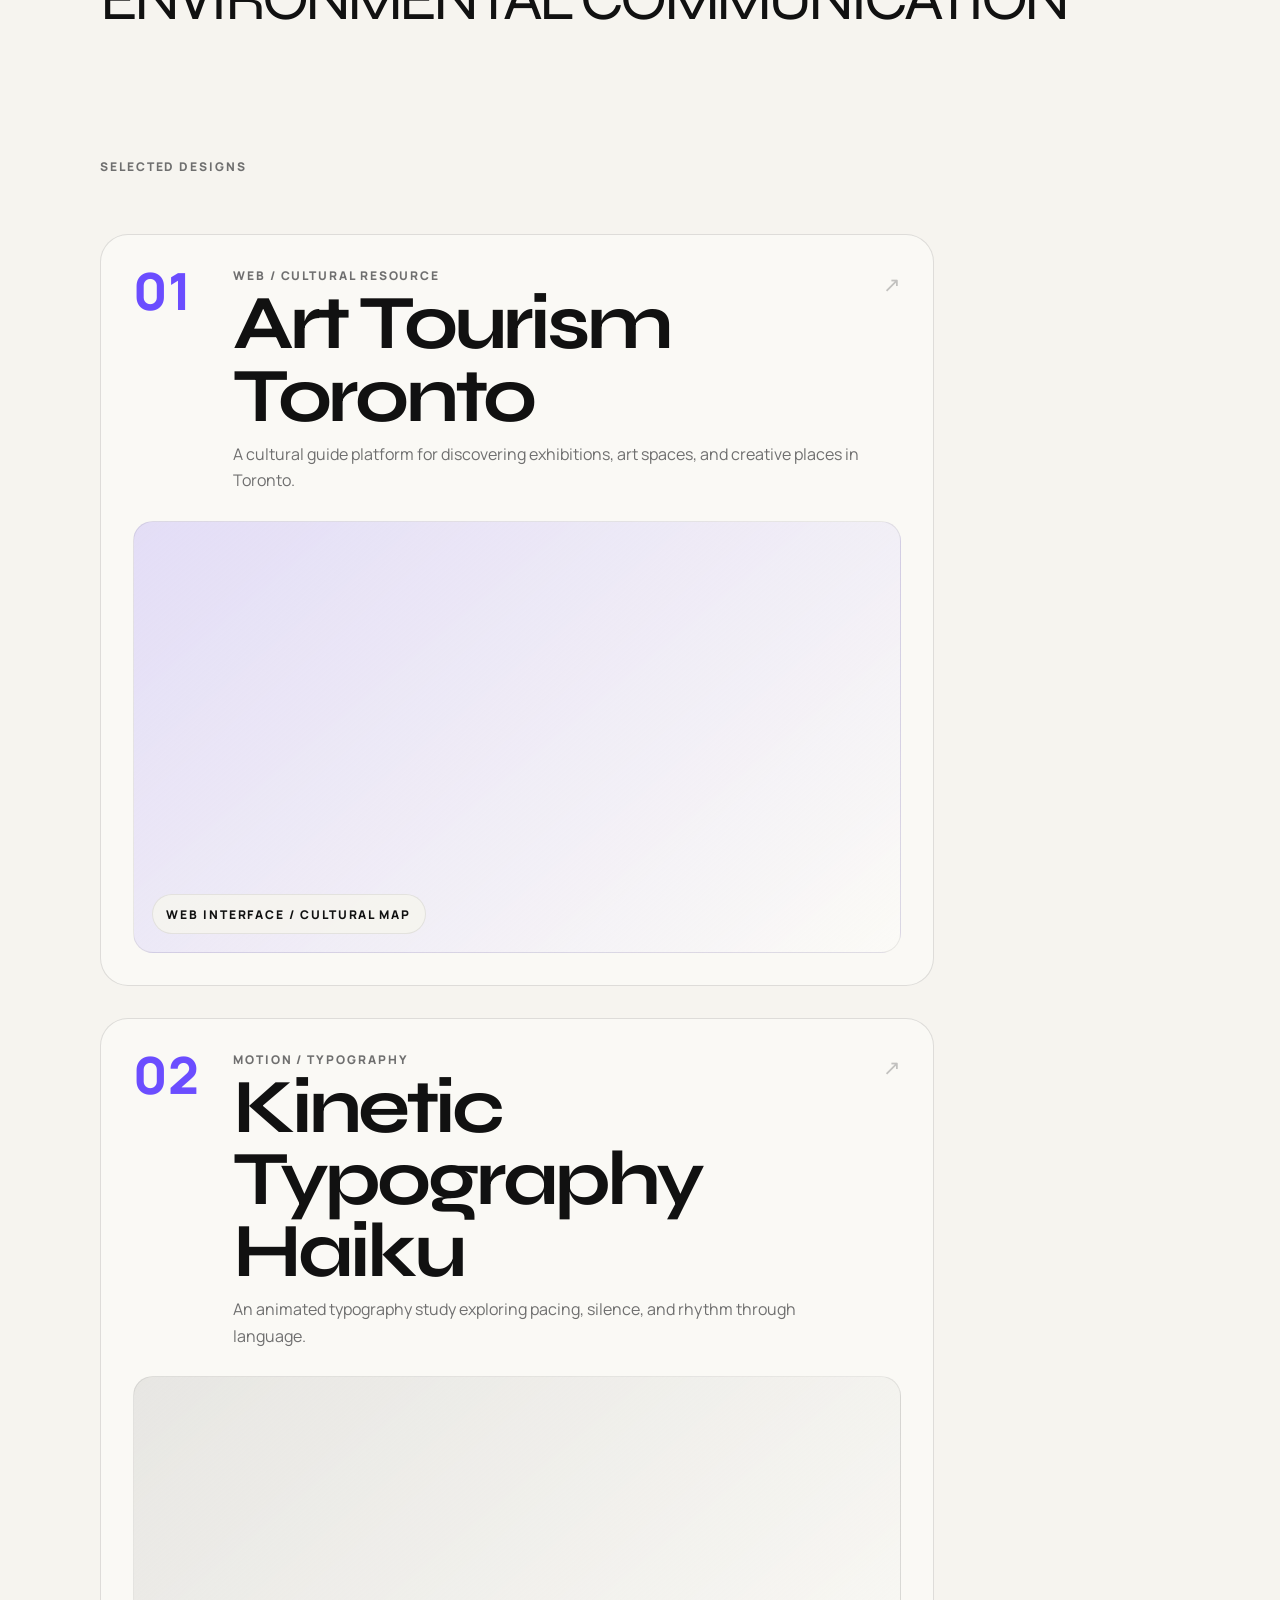
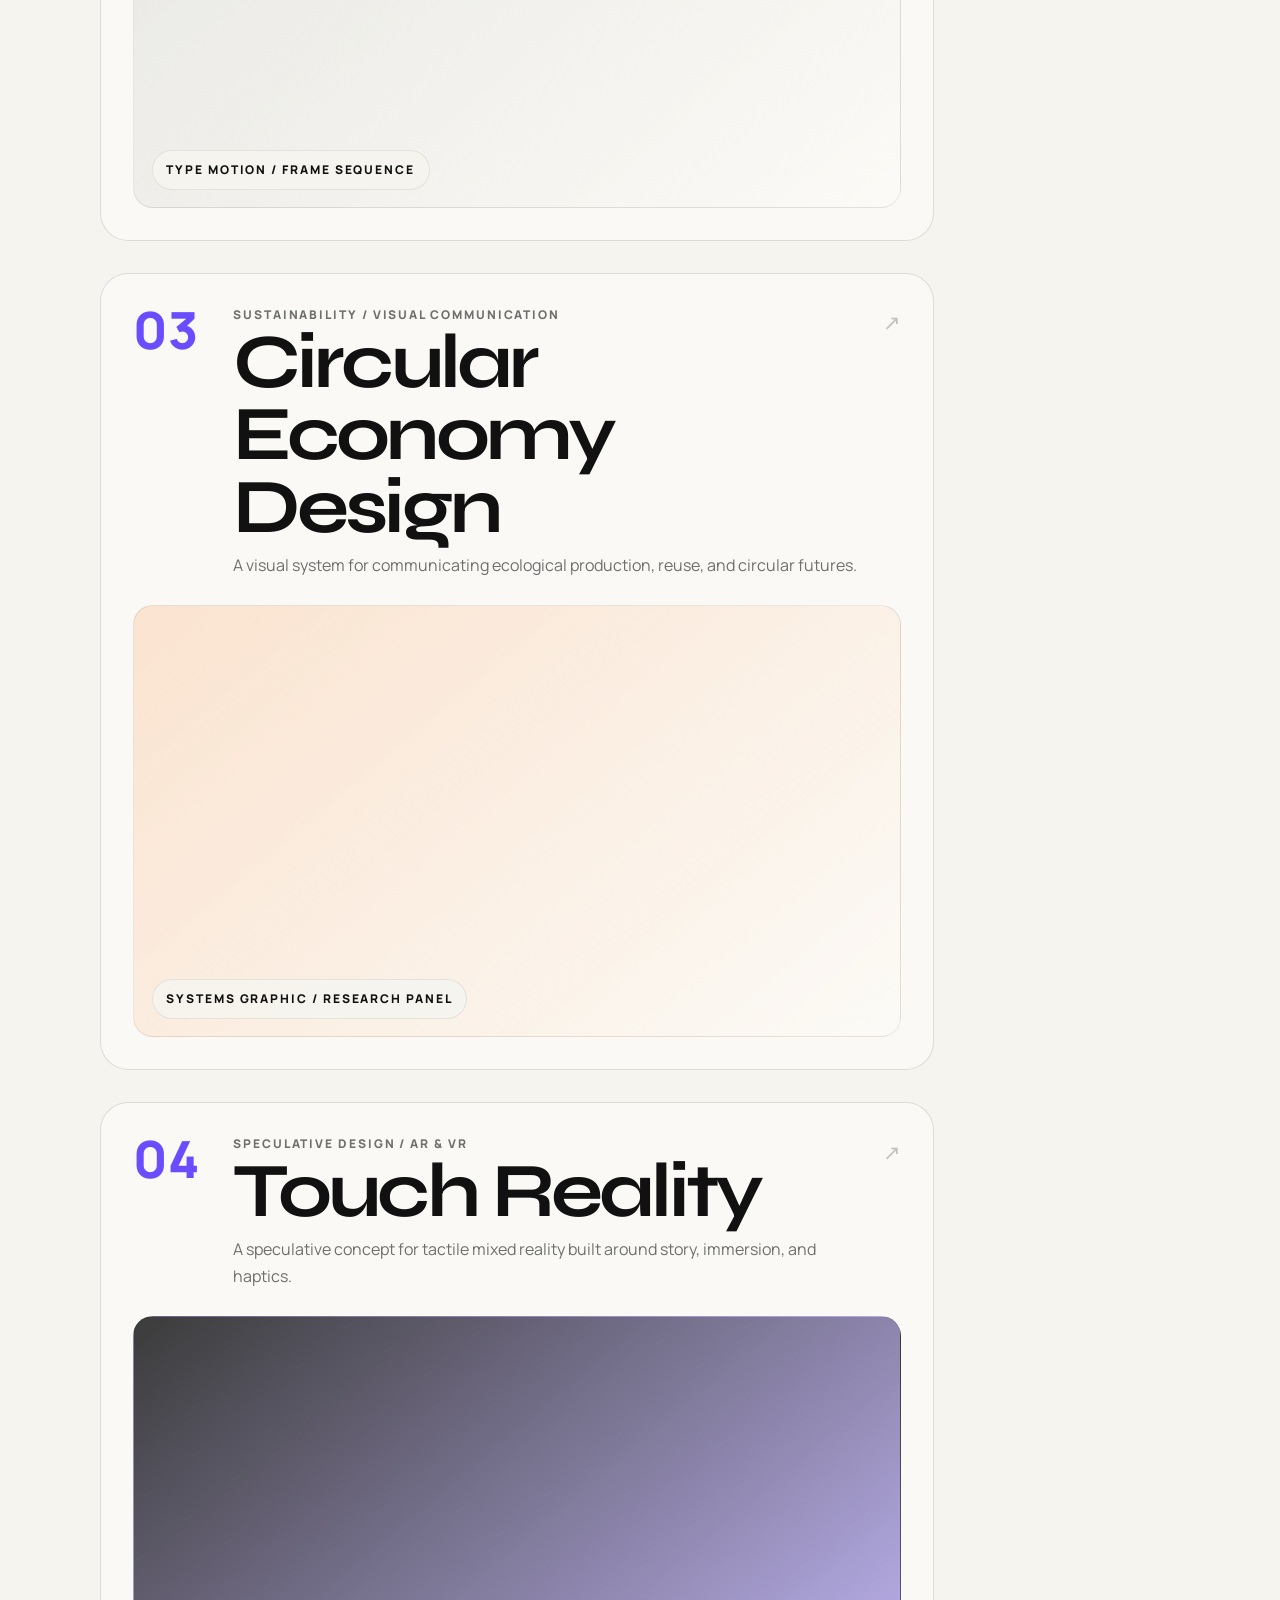
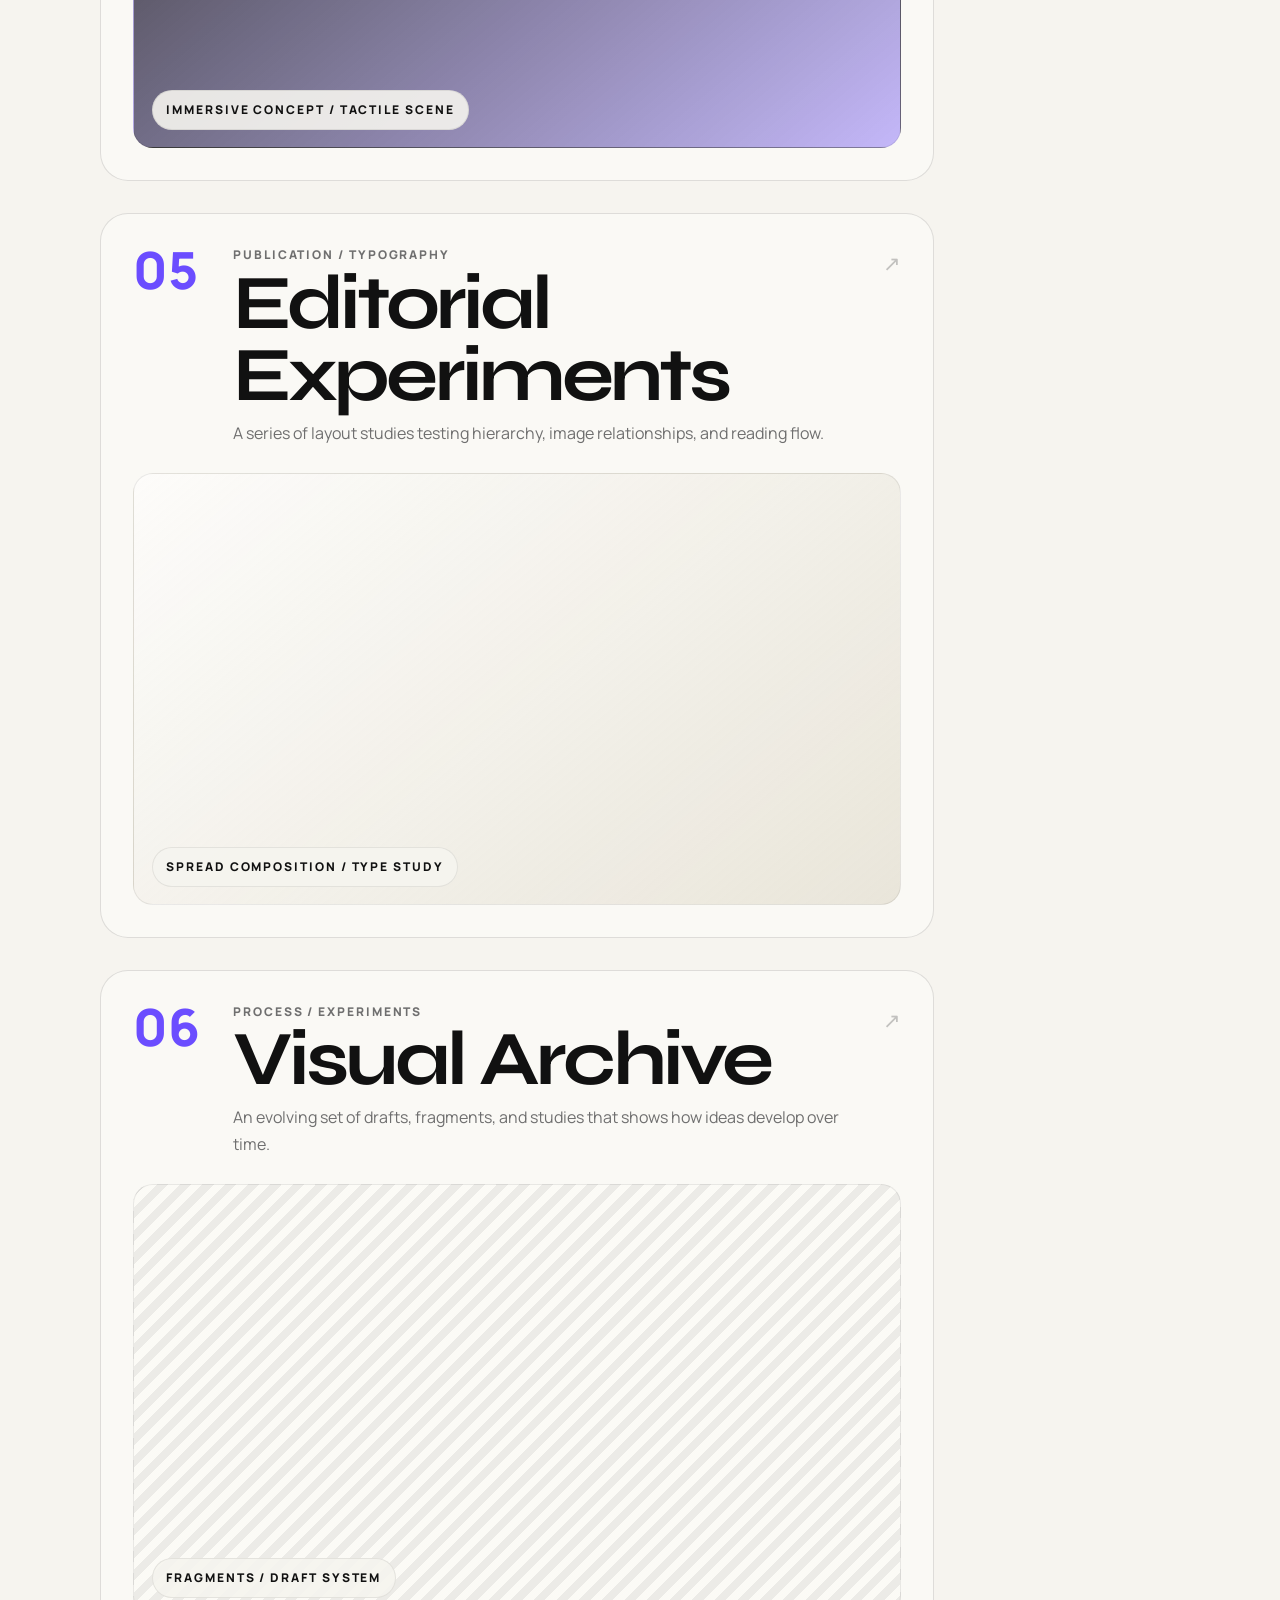
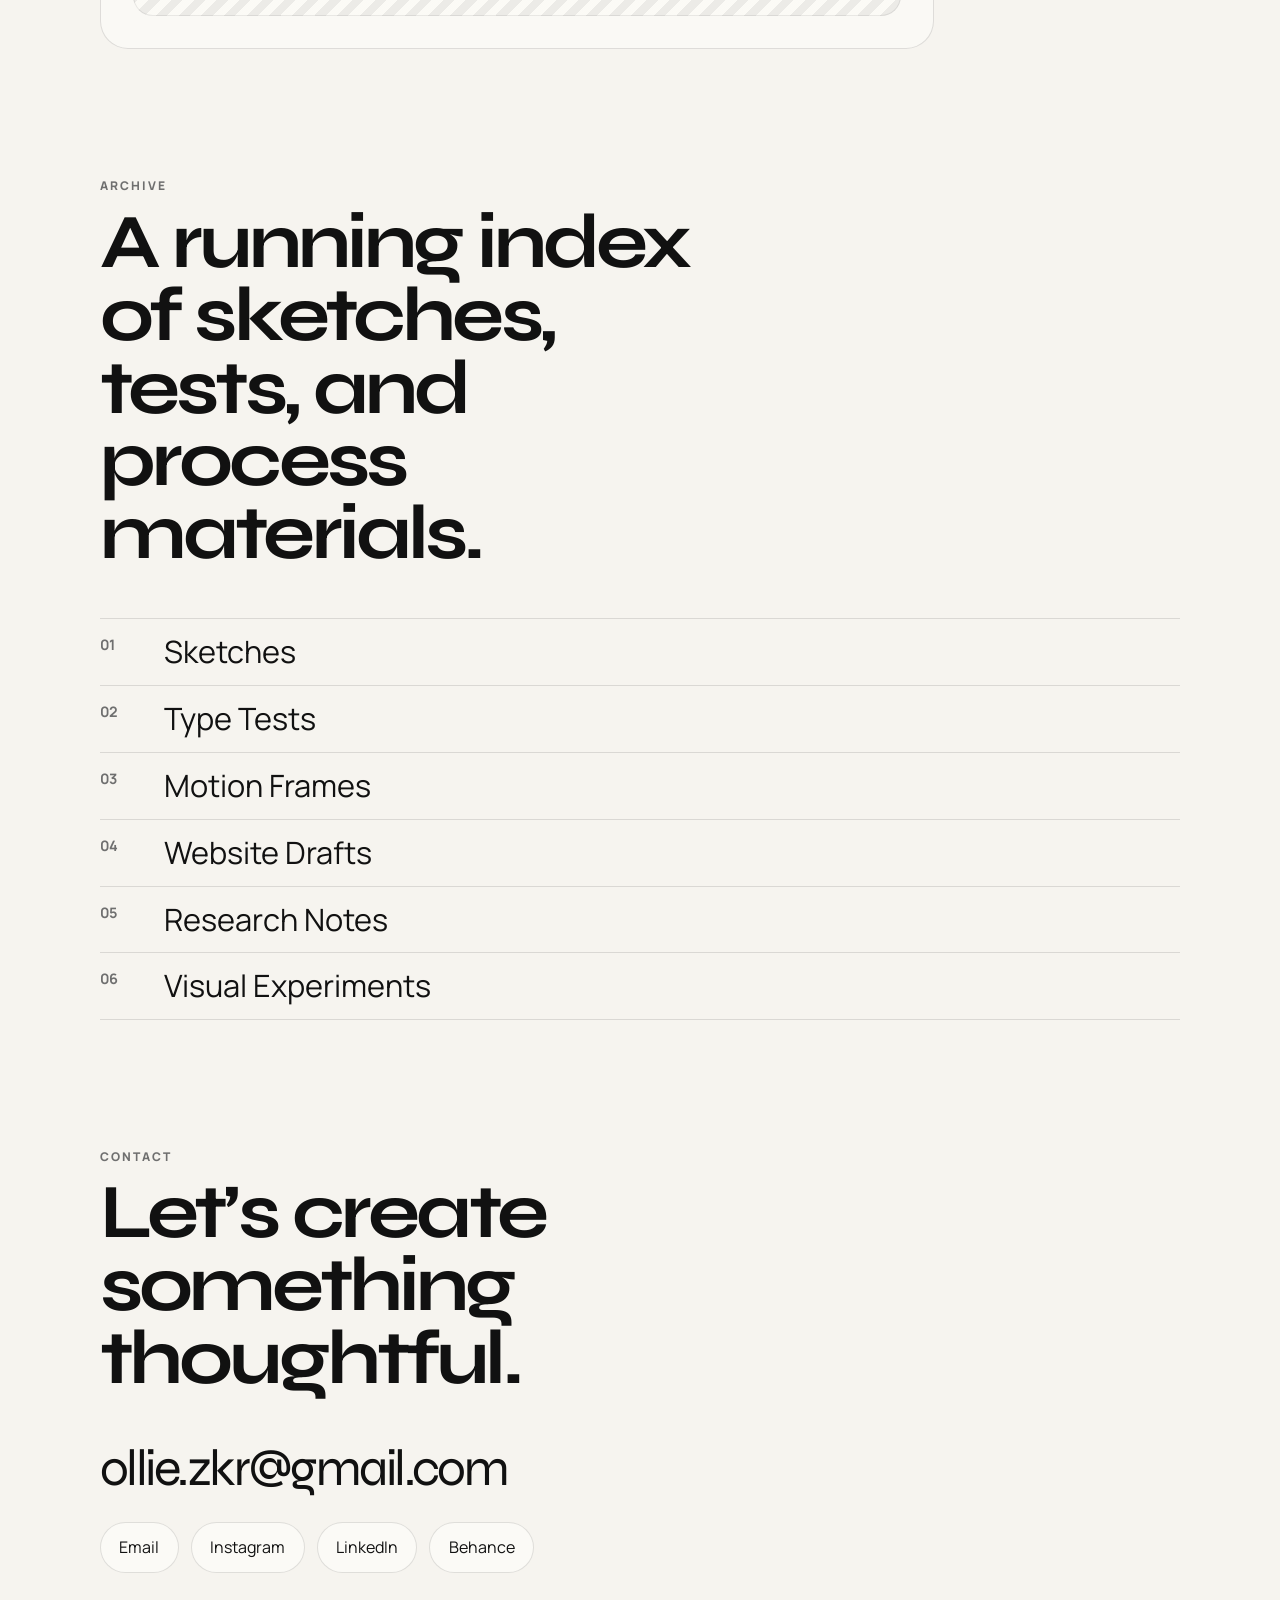
==== commit 8b9a34a8: "Reduced width of the selected cases to 70%" ====
--- a/index.html
+++ b/index.html
@@ -27,7 +27,7 @@
     <a href="#about" data-section="about">About</a>
     <a href="#work" data-section="work">Work</a>
     <a href="#contact" data-section="contact">Contact</a>
-    <a class="archive-link" href="#archive" data-section="archive">Archive ↘</a>
+    <a class="archive-link" href="#archive" data-section="archive">Archive</a>
   </nav>
 
   <main id="top">
@@ -47,14 +47,12 @@
     <section class="about section" id="about" data-section="about">
       <div class="section-heading reveal">
         <p class="eyebrow">Just About</p>
-        <h2>Art, culture, ecology, motion, and digital design brought together with clarity.</h2>
+        <h2>TBD</h2>
       </div>
 
       <div class="about-layout reveal">
         <p class="about-text">
-          I’m a graphic design student at OCAD University interested in how design can guide
-          people through culture, information, and emotion. My work often connects art,
-          ecology, motion, and digital spaces.
+         TBD
         </p>
       </div>
 
@@ -72,8 +70,8 @@
 
     <section class="work section" id="work" data-section="work">
       <div class="section-heading reveal">
-        <p class="eyebrow">Selected Cases</p>
-        <h2>Large-format case studies built with the pace and hierarchy of an editorial studio site.</h2>
+        <p class="eyebrow">Selected Designs</p>
+        <h2></h2>
       </div>
 
       <div class="cases-list">
--- a/styles.css
+++ b/styles.css
@@ -81,9 +81,9 @@
   top: 1.5rem;
   right: 1.5rem;
   display: grid;
-  justify-items: end;
+  justify-items: start;
   gap: 0.35rem;
-  text-align: right;
+
 }
 
 .side-nav a {
@@ -251,6 +251,7 @@
 .cases-list {
   display: grid;
   gap: 2rem;
+  width: 70%;
 }
 
 .case-block {
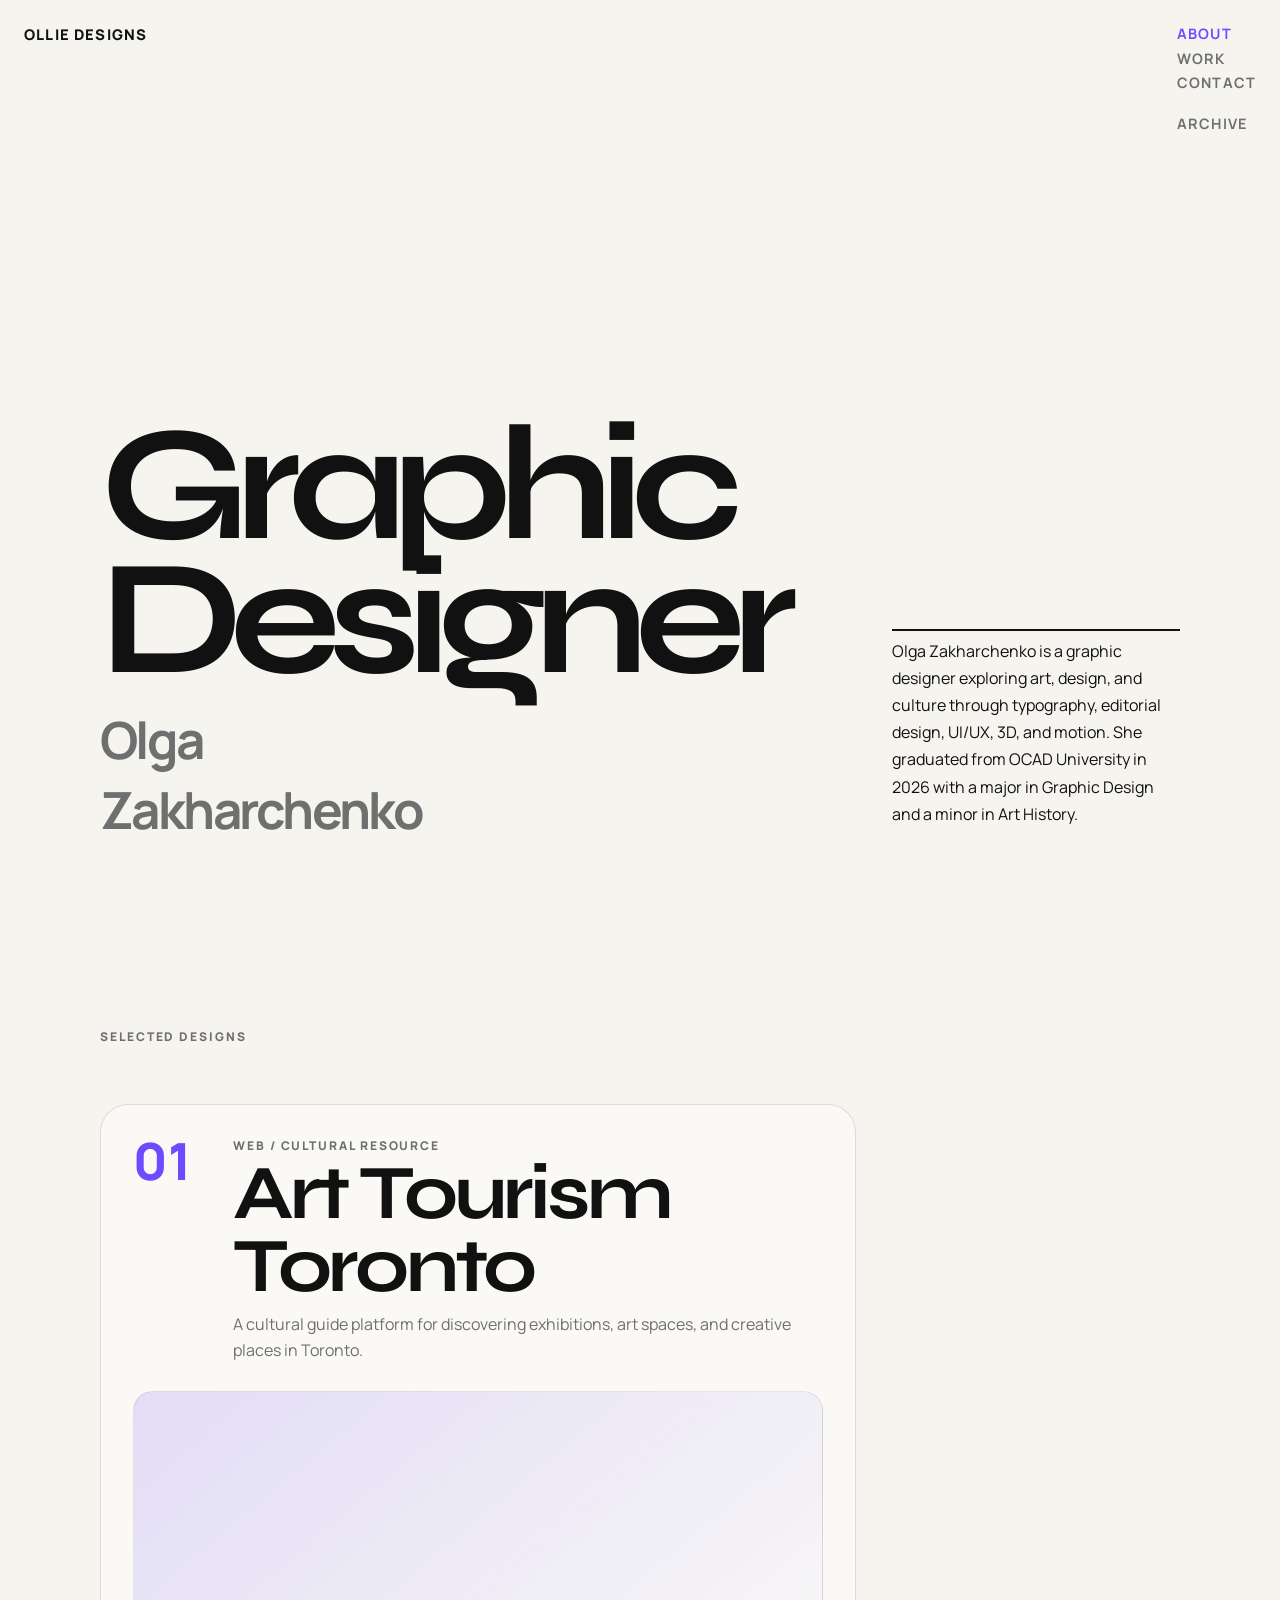
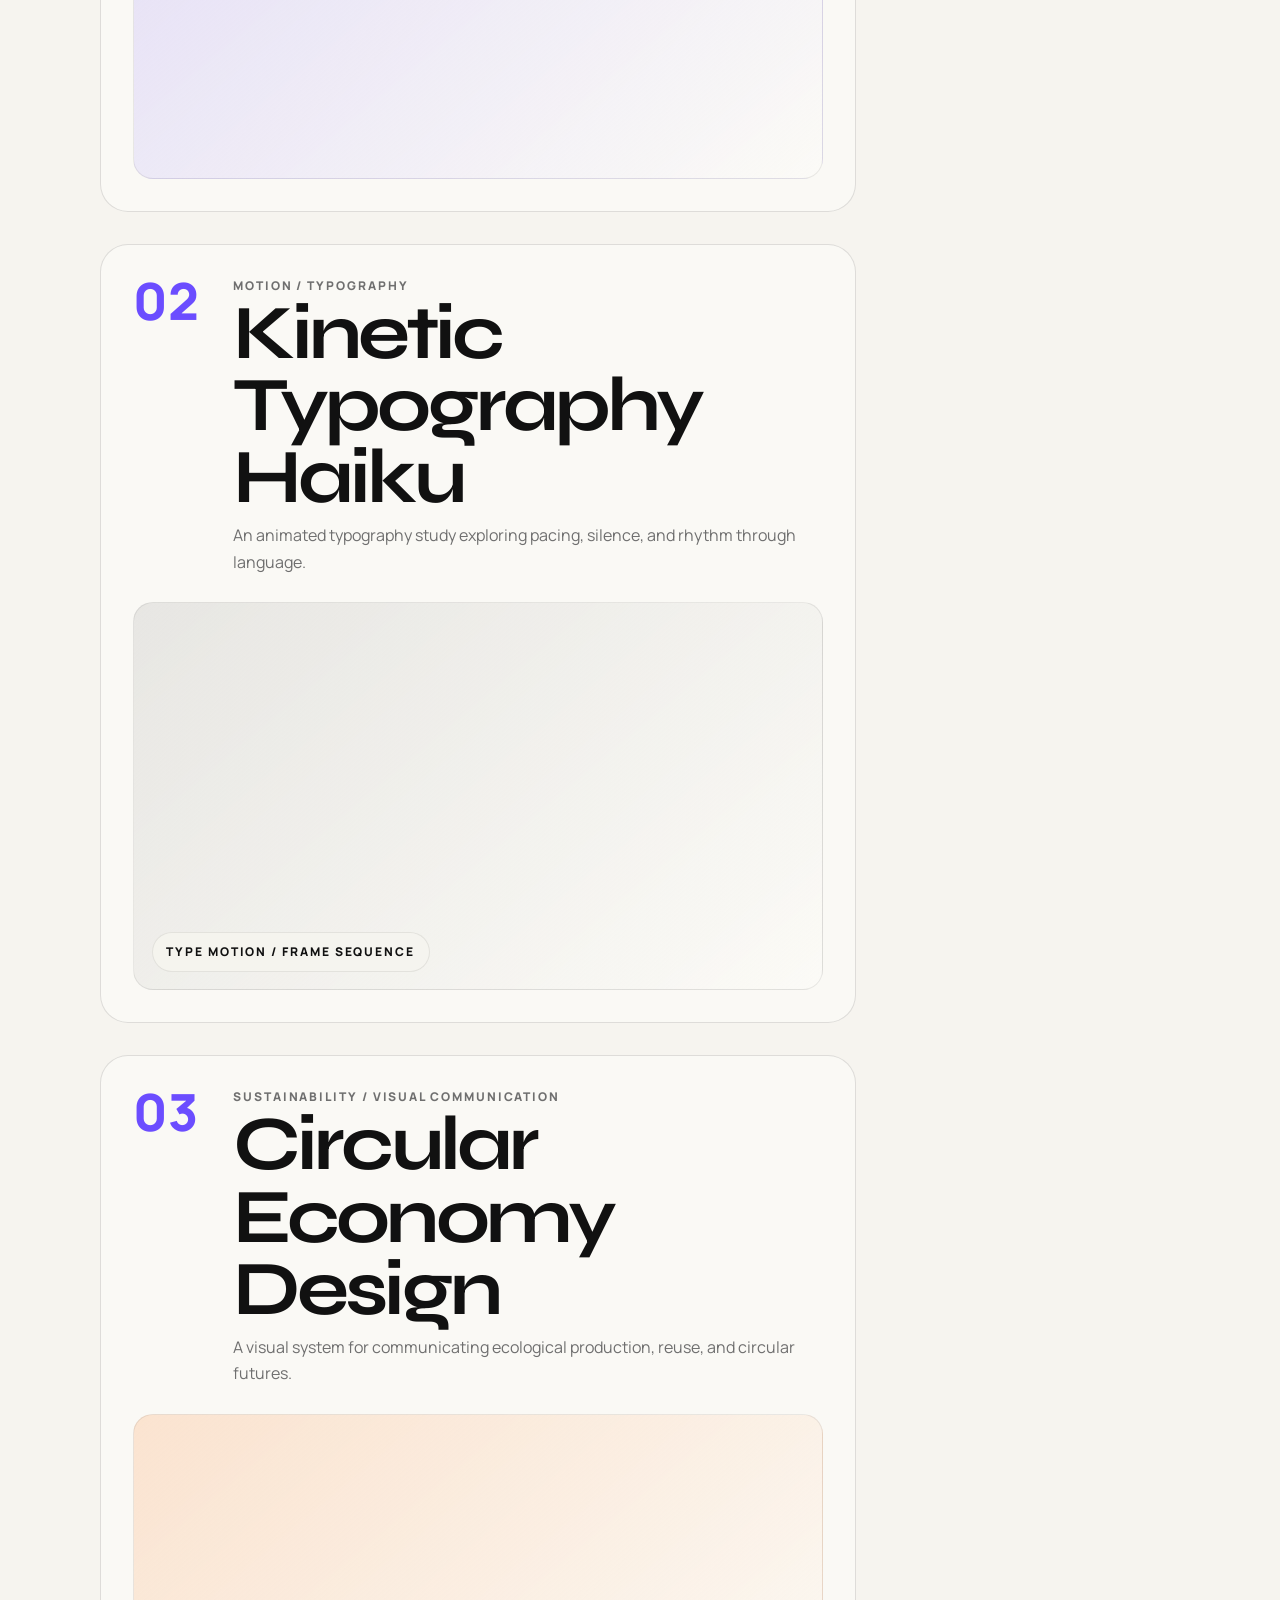
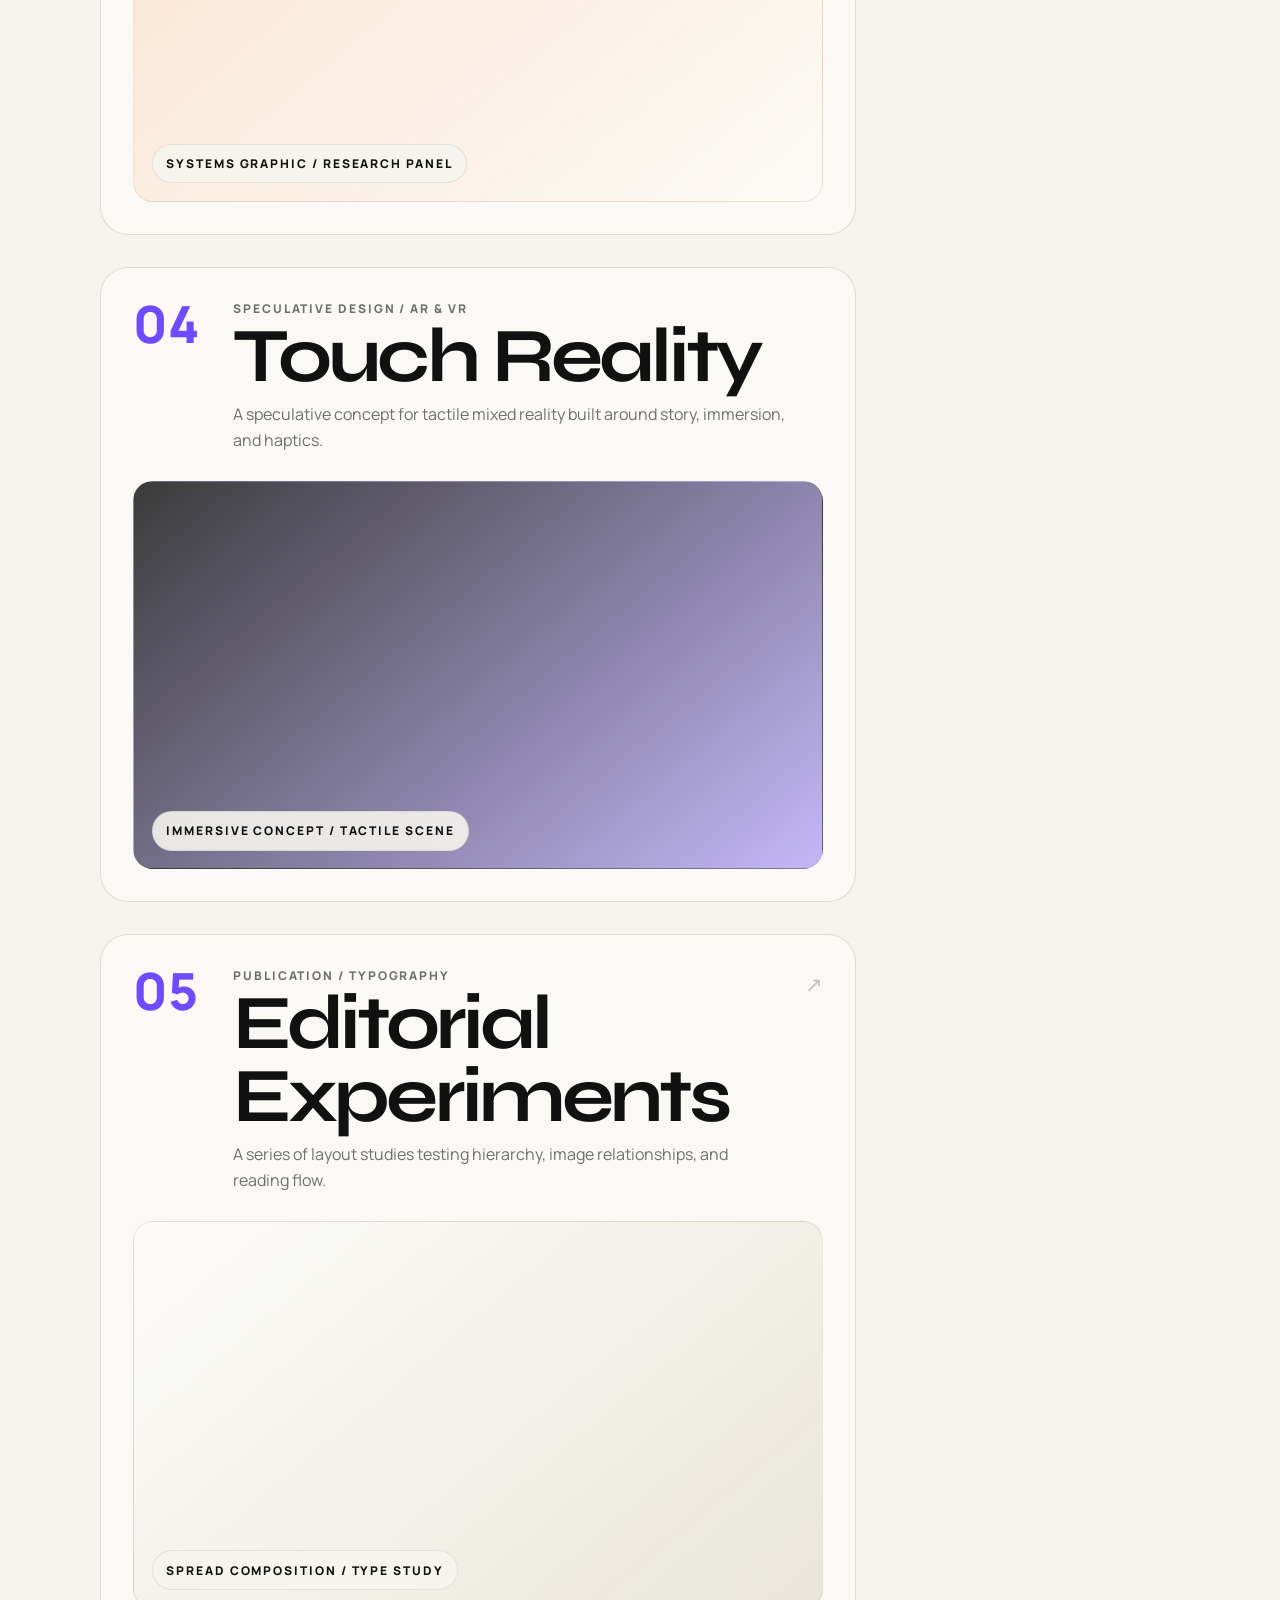
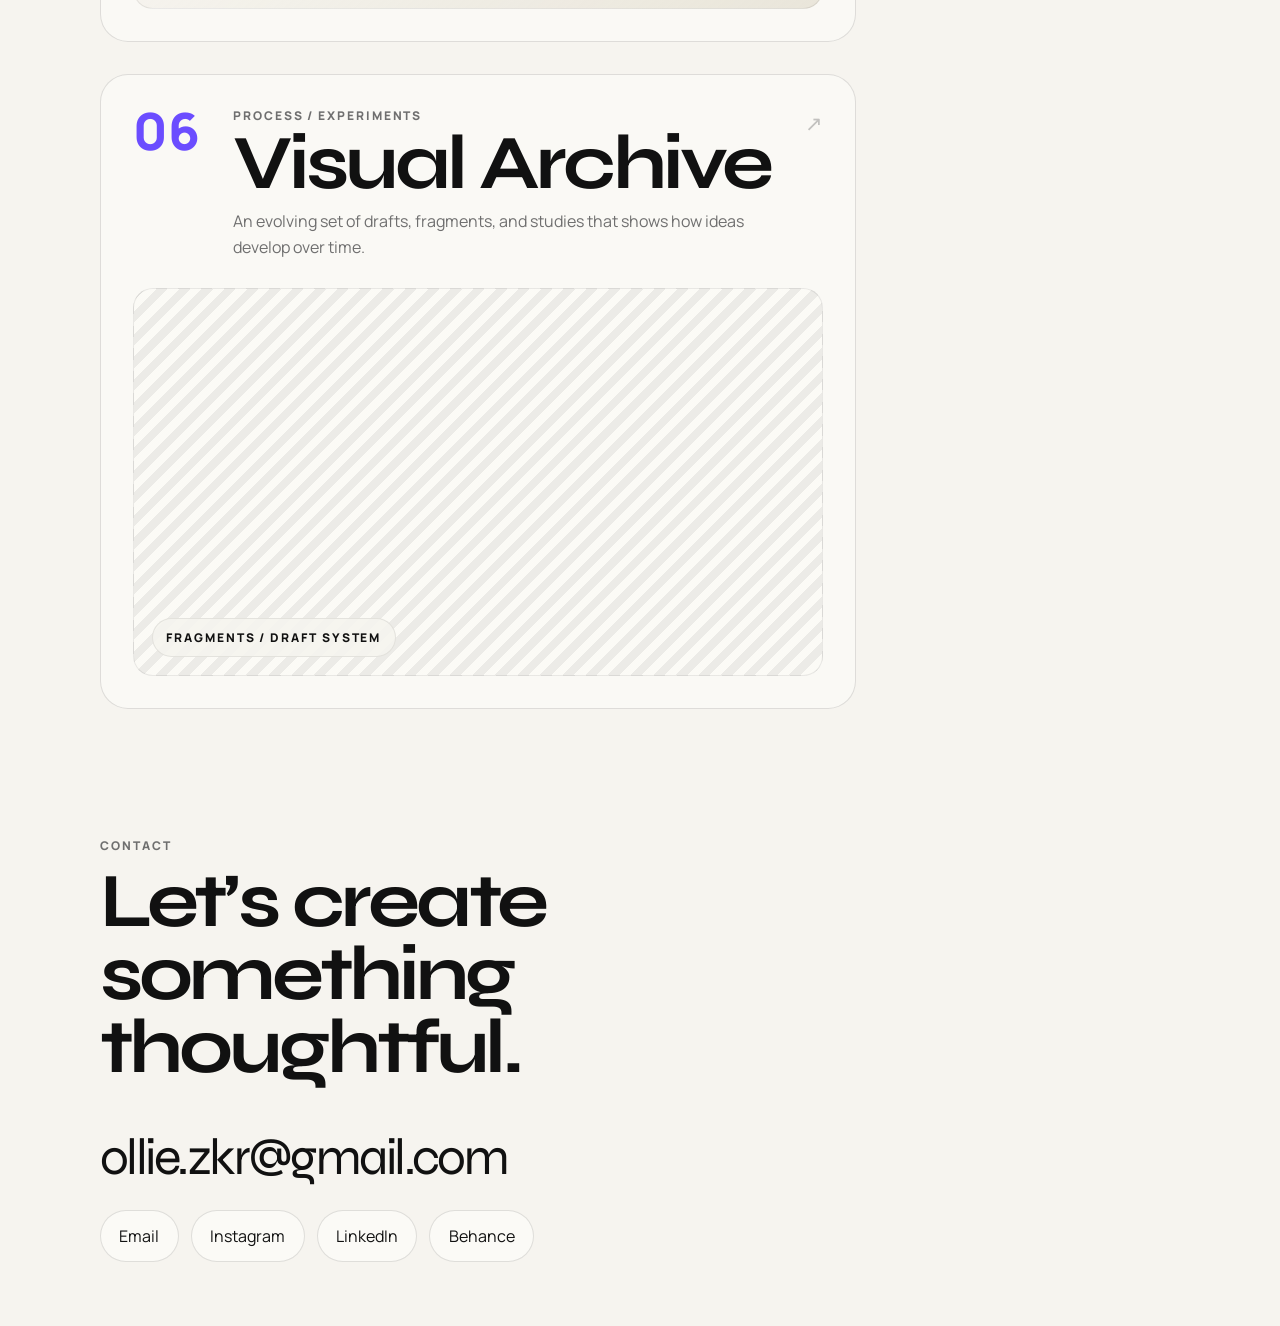
==== commit 66a935b7: "changed content add link to the site 1" ====
--- a/index.html
+++ b/index.html
@@ -17,56 +17,36 @@
   <link rel="stylesheet" href="styles.css" />
 </head>
 <body>
-  <a class="site-name" href="#top">Ollie Design</a>
+  <a class="site-name" href="#top">Ollie Designs</a>
 
   <button class="nav-toggle" type="button" aria-expanded="false" aria-controls="site-nav" aria-label="Open navigation">
     +
   </button>
 
   <nav class="side-nav" id="site-nav" aria-label="Primary navigation">
-    <a href="#about" data-section="about">About</a>
+    <a href="#hero" data-section="hero">about</a>
     <a href="#work" data-section="work">Work</a>
     <a href="#contact" data-section="contact">Contact</a>
     <a class="archive-link" href="#archive" data-section="archive">Archive</a>
   </nav>
 
   <main id="top">
-    <section class="hero section" id="hero">
+
+    <section class="hero section" id="hero" data-section="hero">
       <div class="hero-main reveal">
-        <h1>Design<br />Studio</h1>
-        <p class="hero-role">Ollie Zakharchenko</p>
+        <h1>Graphic<br />Designer</h1>
+        <p class="hero-role">Olga Zakharchenko</p>
       </div>
       <div class="hero-note reveal">
         <p class="hero-intro">
-          I create visual systems, digital experiences, and storytelling projects across
-          culture, ecology, and motion.
+        Olga Zakharchenko is a graphic designer exploring art, design, and culture through typography, editorial design, UI/UX, 3D, and motion. She graduated from OCAD University in 2026 with a major in Graphic Design and a minor in Art History.
         </p>
       </div>
     </section>
 
-    <section class="about section" id="about" data-section="about">
-      <div class="section-heading reveal">
-        <p class="eyebrow">Just About</p>
-        <h2>TBD</h2>
-      </div>
-
-      <div class="about-layout reveal">
-        <p class="about-text">
-         TBD
-        </p>
-      </div>
-
-      <div class="services-editorial reveal">
-        <p class="eyebrow">What I Do</p>
-        <div class="services-stack">
-          <p>Visual Identity</p>
-          <p>Editorial &amp; Typography</p>
-          <p>Web &amp; Interactive Design</p>
-          <p>Motion &amp; Storytelling</p>
-          <p>Environmental Communication</p>
-        </div>
-      </div>
-    </section>
+      <!-- <section class="about section" id="about" data-section="about">
+   
+    </section> -->
 
     <section class="work section" id="work" data-section="work">
       <div class="section-heading reveal">
@@ -75,7 +55,8 @@
       </div>
 
       <div class="cases-list">
-        <article class="case-block reveal">
+
+       <a href="https://olliezzz.github.io/art-tourism-toronto/index.html#map-entry" target="_blank" rel="noopener noreferrer" class="case-link"> <article class="case-block reveal">
           <div class="case-header">
             <p class="case-number">01</p>
             <div class="case-copy">
@@ -85,12 +66,13 @@
                 A cultural guide platform for discovering exhibitions, art spaces, and creative places in Toronto.
               </p>
             </div>
-            <span class="case-arrow" aria-hidden="true">↗</span>
+            <!-- <span class="case-arrow" aria-hidden="true">↗</span> -->
           </div>
           <div class="case-visual visual-blue">
-            <div class="case-panel-label">Web Interface / Cultural Map</div>
-          </div>
-        </article>
+            <!-- <div class="case-panel-label">Web Interface / Cultural Map</div> -->
+          </div>
+        </article>
+        </a>
 
         <article class="case-block reveal">
           <div class="case-header">
@@ -102,13 +84,13 @@
                 An animated typography study exploring pacing, silence, and rhythm through language.
               </p>
             </div>
-            <span class="case-arrow" aria-hidden="true">↗</span>
+            <!-- <span class="case-arrow" aria-hidden="true">↗</span> -->
           </div>
           <div class="case-visual visual-neutral">
             <div class="case-panel-label">Type Motion / Frame Sequence</div>
           </div>
         </article>
-
+       
         <article class="case-block reveal">
           <div class="case-header">
             <p class="case-number">03</p>
@@ -119,7 +101,7 @@
                 A visual system for communicating ecological production, reuse, and circular futures.
               </p>
             </div>
-            <span class="case-arrow" aria-hidden="true">↗</span>
+            <!-- <span class="case-arrow" aria-hidden="true">↗</span> -->
           </div>
           <div class="case-visual visual-green">
             <div class="case-panel-label">Systems Graphic / Research Panel</div>
@@ -136,7 +118,7 @@
                 A speculative concept for tactile mixed reality built around story, immersion, and haptics.
               </p>
             </div>
-            <span class="case-arrow" aria-hidden="true">↗</span>
+            <!-- <span class="case-arrow" aria-hidden="true">↗</span> -->
           </div>
           <div class="case-visual visual-dark">
             <div class="case-panel-label">Immersive Concept / Tactile Scene</div>
@@ -179,7 +161,7 @@
       </div>
     </section>
 
-    <section class="archive section" id="archive" data-section="archive">
+    <!-- <section class="archive section" id="archive" data-section="archive">
       <div class="section-heading reveal">
         <p class="eyebrow">Archive</p>
         <h2>A running index of sketches, tests, and process materials.</h2>
@@ -193,7 +175,7 @@
         <div class="archive-row"><span>05</span><p>Research Notes</p></div>
         <div class="archive-row"><span>06</span><p>Visual Experiments</p></div>
       </div>
-    </section>
+    </section> -->
 
     <section class="contact section" id="contact" data-section="contact">
       <div class="section-heading reveal">
--- a/styles.css
+++ b/styles.css
@@ -64,11 +64,13 @@
 
 .nav-toggle {
   display: none;
+  align-items: center;
+  justify-content: center;
   top: 1.2rem;
   right: 1rem;
-  border: 1px solid var(--border);
+  border: none;
   border-radius: 999px;
-  background: rgba(251, 250, 246, 0.96);
+  background: none;
   width: 2.8rem;
   height: 2.8rem;
   padding: 0;
@@ -128,8 +130,8 @@
   display: grid;
   grid-template-columns: minmax(0, 1.3fr) minmax(220px, 0.7fr);
   align-items: end;
-  padding-top: 7rem;
-  padding-bottom: 3rem;
+  padding-top: 10rem;
+  padding-bottom: 3.5rem;
 }
 
 .eyebrow,
@@ -343,7 +345,7 @@
 }
 
 .case-visual {
-  min-height: 27rem;
+  min-height: 17rem;
   display: flex;
   align-items: end;
   padding: 1.1rem;
@@ -358,6 +360,24 @@
 .case-block.is-tapped .case-visual,
 .case-block:active .case-visual {
   transform: scale(1.03);
+}
+
+.case-link {
+  text-decoration: none;
+  color: inherit;
+  display: block;
+}
+
+.case-link:hover .case-arrow {
+  transform: translate(3px, -3px);
+}
+
+.case-arrow {
+  transition: transform 0.3s ease;
+}
+
+.case-link {
+  cursor: pointer;
 }
 
 .visual-blue {
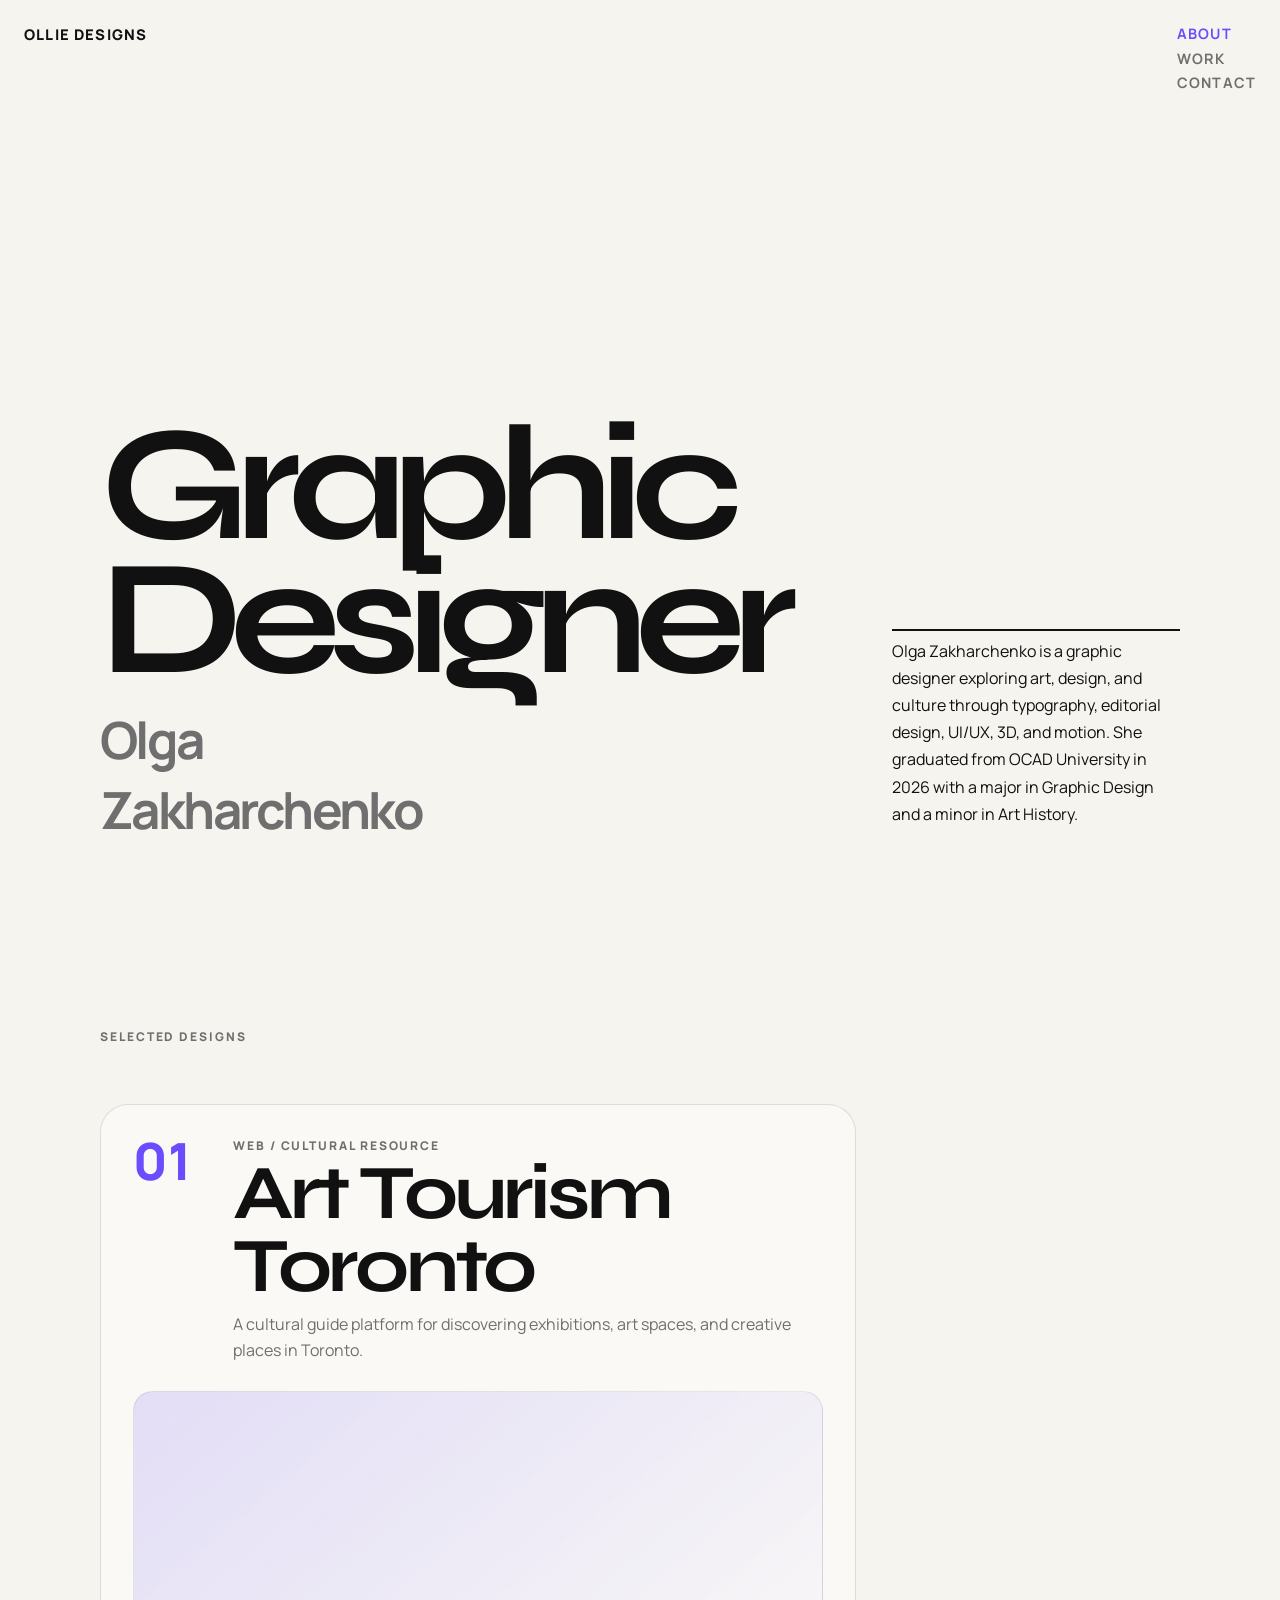
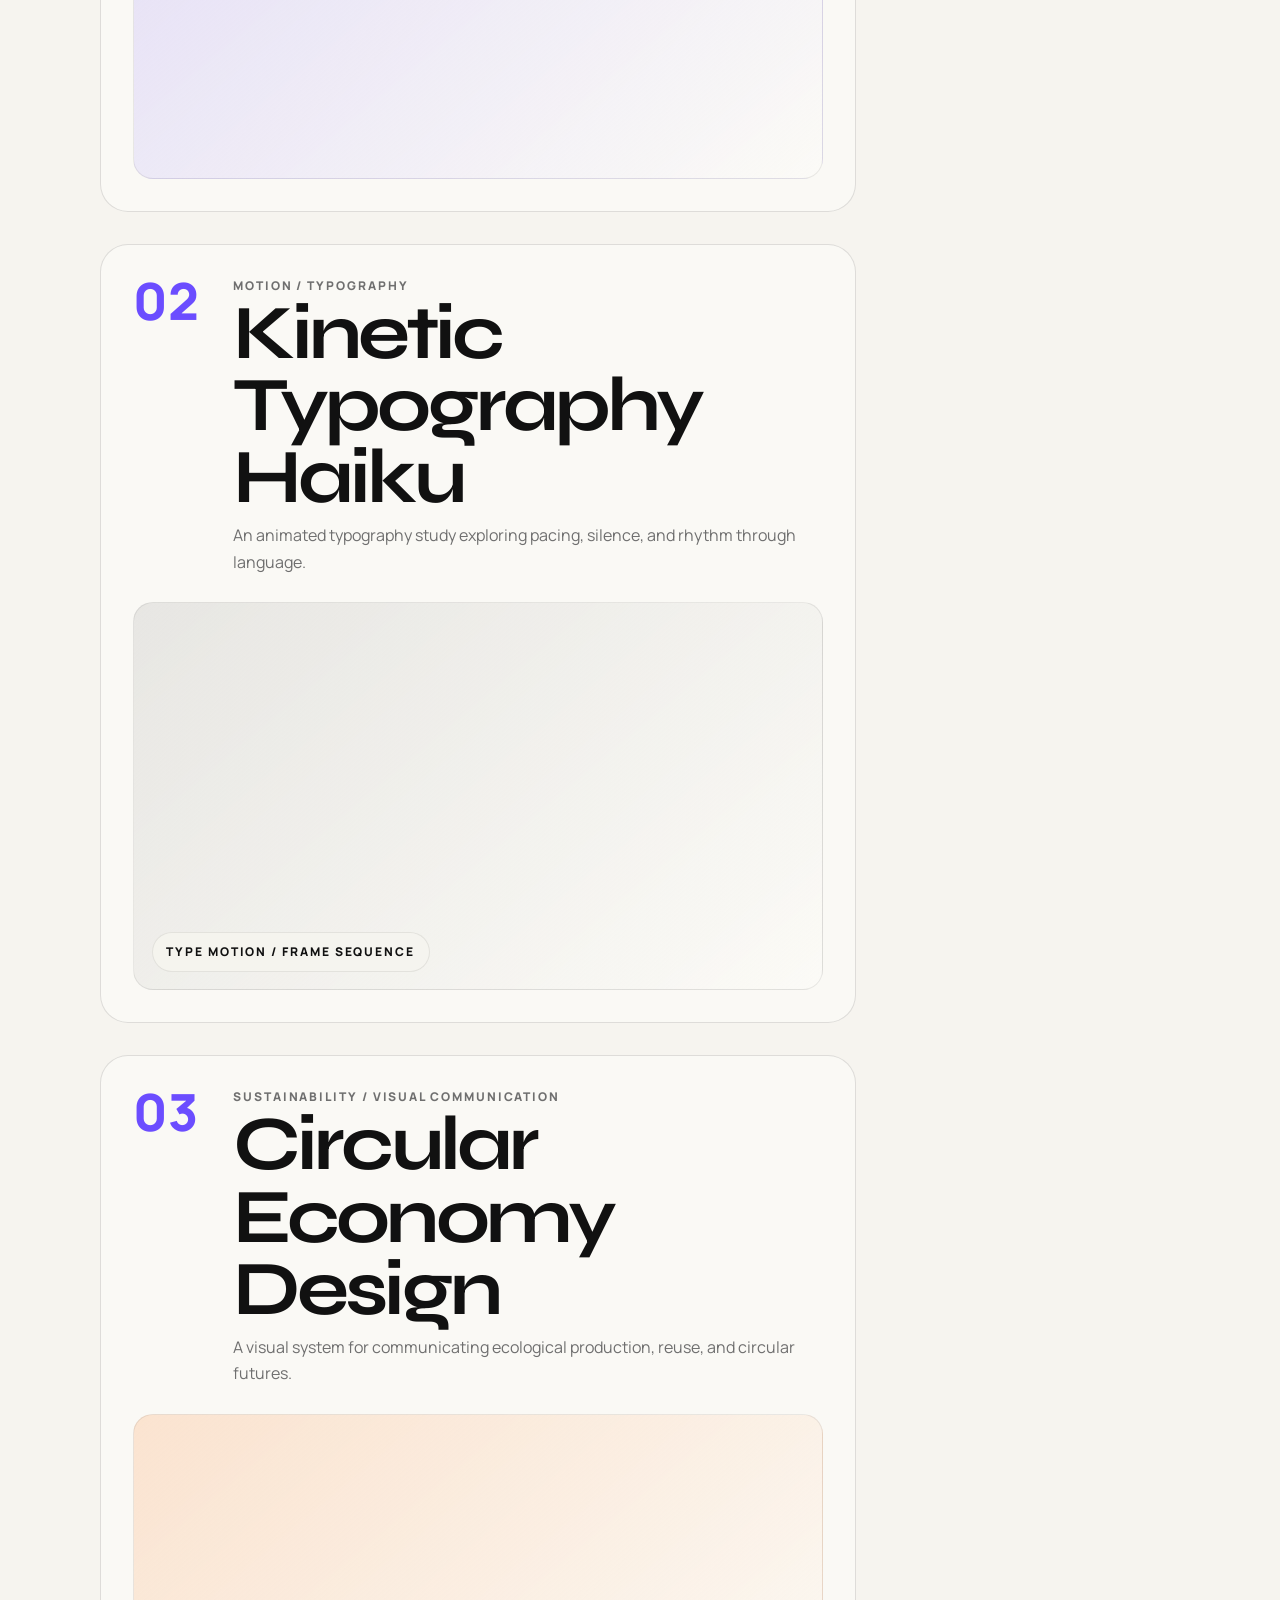
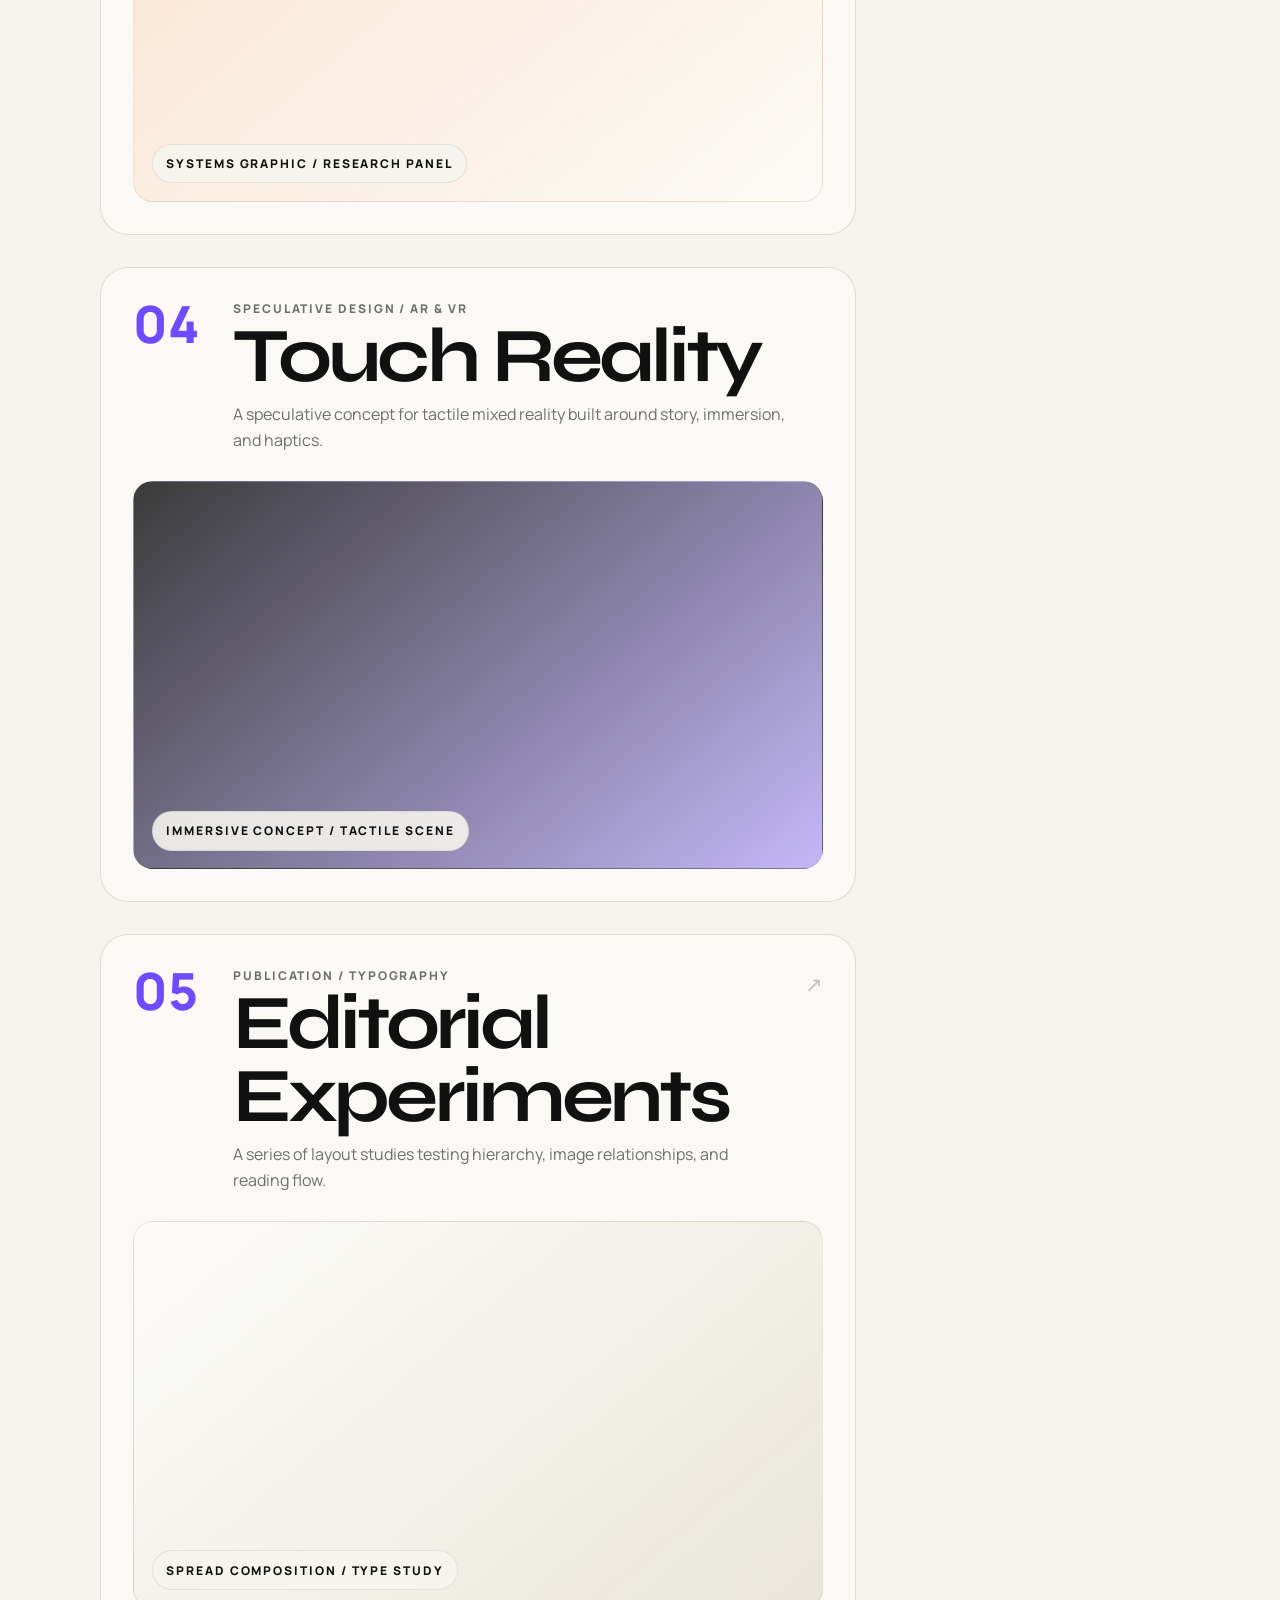
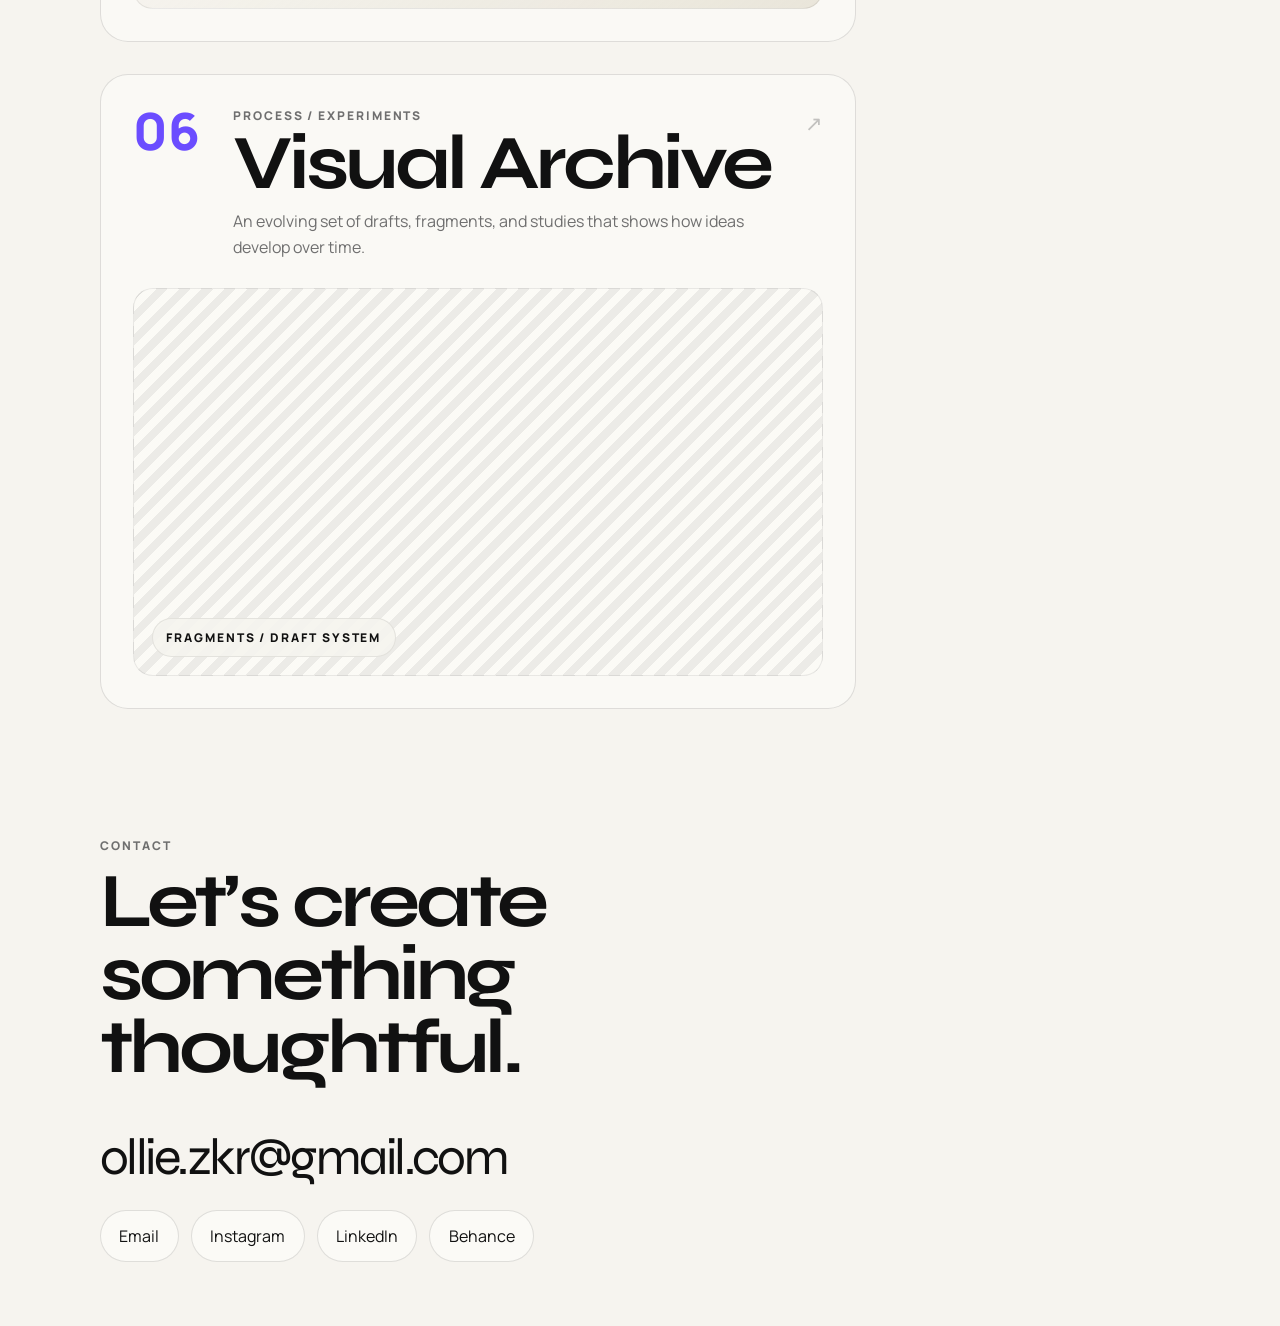
==== commit 08c52113: "hiden archive for now" ====
--- a/index.html
+++ b/index.html
@@ -27,7 +27,7 @@
     <a href="#hero" data-section="hero">about</a>
     <a href="#work" data-section="work">Work</a>
     <a href="#contact" data-section="contact">Contact</a>
-    <a class="archive-link" href="#archive" data-section="archive">Archive</a>
+    <!-- <a class="archive-link" href="#archive" data-section="archive">Archive</a> -->
   </nav>
 
   <main id="top">
